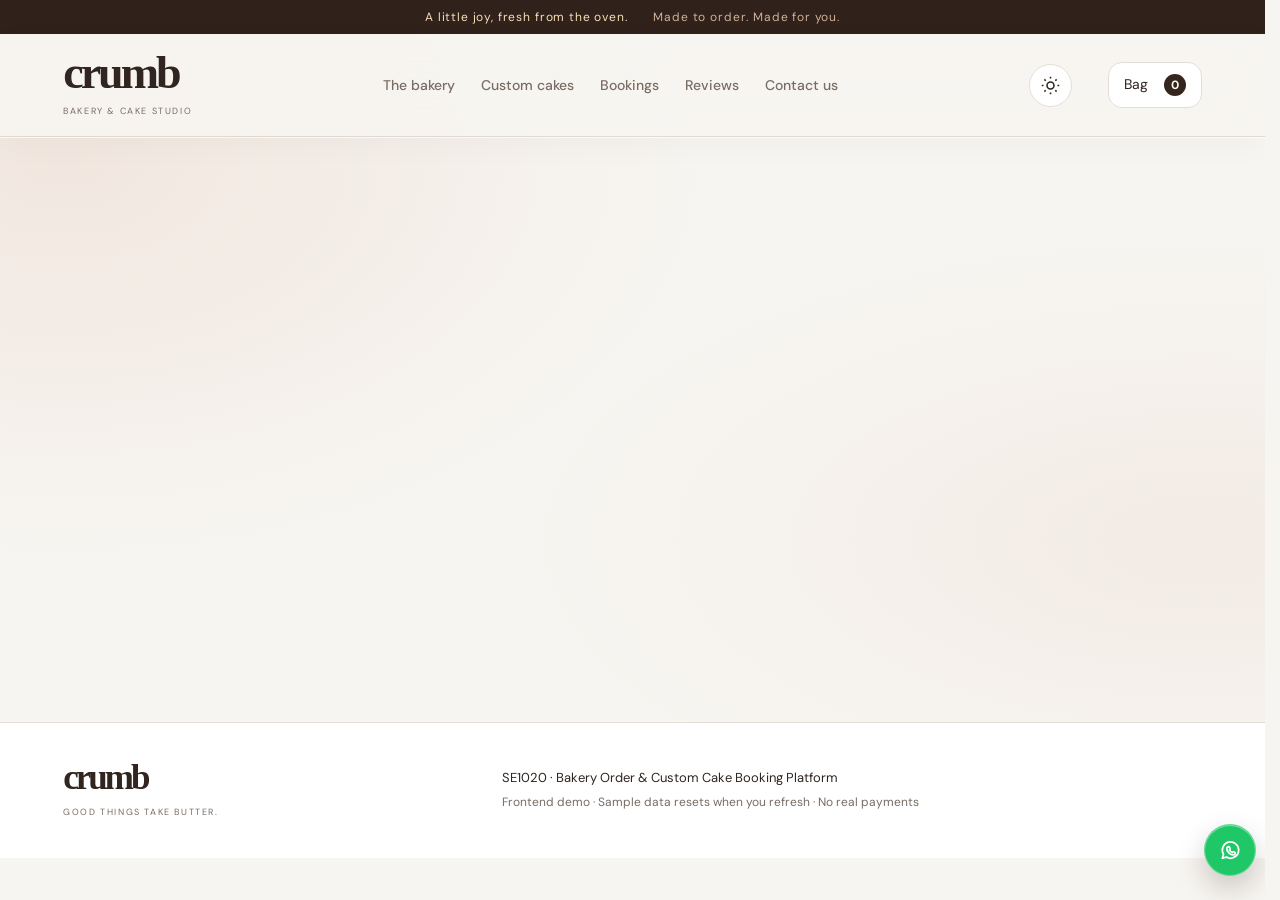
==== src/main/resources/static/index.html @ 09814ef2 "Initial project" ====
<!doctype html><html lang="en"><head><meta charset="UTF-8"><meta name="viewport" content="width=device-width, initial-scale=1"><title>Crumb — Bakery & Custom Cakes</title><meta name="description" content="Browse fresh bakes, design a celebration cake, and manage your bakery orders."><link rel="icon" href="data:image/svg+xml,%3Csvg xmlns='http://www.w3.org/2000/svg' viewBox='0 0 40 40'%3E%3Crect width='40' height='40' rx='10' fill='%231c4035'/%3E%3Ctext x='9' y='30' font-size='34' font-family='Georgia' fill='%23fff3dd'%3Ec%3C/text%3E%3C/svg%3E"><meta name="color-scheme" content="light dark"><script src="script/theme.js"></script><link rel="stylesheet" href="style/style.css"></head><body><div class="announcement">A little joy, fresh from the oven. <span>Made to order. Made for you.</span></div><header><a class="logo" href="#shop">crumb<span>BAKERY & CAKE STUDIO</span></a><nav aria-label="Main navigation"><a href="#shop">The bakery</a><a href="#cakes">Custom cakes</a><a href="#bookings">Bookings</a><a href="#reviews">Reviews</a><a href="#contact">Contact us</a><span class="nav-indicator" aria-hidden="true"></span></nav><div class="header-actions"><button type="button" class="theme-toggle" id="theme-toggle" role="switch" aria-checked="false" aria-label="Dark mode" title="Switch colour theme"><svg class="sun-icon" viewBox="0 0 24 24" fill="none" stroke="currentColor" stroke-width="1.8" aria-hidden="true"><circle cx="12" cy="12" r="4"/><path d="M12 2v2m0 16v2M2 12h2m16 0h2M5 5l1.5 1.5m11 11L19 19M5 19l1.5-1.5m11-11L19 5"/></svg><svg class="moon-icon" viewBox="0 0 24 24" fill="none" stroke="currentColor" stroke-width="1.8" aria-hidden="true"><path d="M20.5 14A8.6 8.6 0 0 1 10 3.5 8.6 8.6 0 1 0 20.5 14Z"/></svg></button><div id="auth-actions" class="auth-actions"></div><a class="bag" href="#cart">Bag <b id="cart-count">0</b></a></div></header><main id="app"></main><footer><a class="logo" href="#shop">crumb<span>GOOD THINGS TAKE BUTTER.</span></a><div>SE1020 · Bakery Order & Custom Cake Booking Platform<br><small>Frontend demo · Sample data resets when you refresh · No real payments</small></div><span id="admin-entry"></span></footer><div class="floating-actions" aria-label="Quick actions"><button id="back-to-top" class="back-to-top" type="button" aria-label="Back to top" aria-hidden="true" tabindex="-1" title="Back to top"><svg viewBox="0 0 24 24" fill="none" stroke="currentColor" stroke-width="2" stroke-linecap="round" stroke-linejoin="round" aria-hidden="true"><path d="M12 19V5M6.5 11.5 12 5l5.5 6.5"/></svg><span class="floating-label">Back to top</span></button><a class="whatsapp-float" href="https://wa.me/?text=Hi%20Crumb%20Bakery%2C%20I%27d%20like%20to%20ask%20about%20an%20order." target="_blank" rel="noopener noreferrer" aria-label="Open WhatsApp message" title="Chat on WhatsApp"><svg viewBox="0 0 24 24" fill="none" stroke="currentColor" stroke-width="1.8" stroke-linecap="round" stroke-linejoin="round" aria-hidden="true"><path d="M20.5 11.6a8.5 8.5 0 0 1-12.7 7.3L3.5 20l1.2-4.1A8.5 8.5 0 1 1 20.5 11.6Z"/><path d="M9.2 8.4c.2-.4.4-.4.7-.4h.5c.2 0 .4.1.5.4l.7 1.7c.1.2 0 .4-.1.6l-.6.6c.7 1.3 1.7 2.2 3 2.8l.6-.6c.2-.2.4-.2.6-.1l1.6.8c.2.1.4.3.3.6-.2.8-.7 1.5-1.5 1.7-1.6.4-3.7-.7-5.2-2.1-1.4-1.4-2.5-3.4-2.1-5.2.1-.3.7-.7 1-1Z"/></svg><span class="floating-label">Chat on WhatsApp</span></a></div><dialog id="dialog"><button class="close" aria-label="Close dialog" onclick="document.querySelector('dialog').close()">×</button><div id="dialog-body"></div></dialog><div id="toast" role="status"></div><script src="app.js"></script></body></html>
---- src/main/resources/static/style/style.css ----
@import url('https://fonts.googleapis.com/css2?family=DM+Sans:wght@400;500;600;700&family=Playfair+Display:wght@400;500;600&display=swap');
:root{--green:#193f35;--ink:#213d33;--cream:#faf8f2;--line:#dfE3d9;--muted:#6e786e;--orange:#be582f}*{box-sizing:border-box}body{margin:0;background:var(--cream);color:var(--ink);font:16px 'DM Sans',Arial,sans-serif}a{color:inherit;text-decoration:none}button,input,select,textarea{font:inherit}button,a,input,select,textarea{ -webkit-tap-highlight-color:transparent}button{cursor:pointer}button:disabled{cursor:not-allowed;opacity:.45}button:focus-visible,a:focus-visible,input:focus-visible,select:focus-visible,textarea:focus-visible{outline:3px solid #ce885a;outline-offset:3px}.announcement{background:var(--green);color:#fff7e7;text-align:center;padding:10px 20px;font-size:13px;letter-spacing:.04em}.announcement span{margin-left:22px;color:#c9d1bd}header{display:flex;align-items:center;justify-content:space-between;gap:24px;padding:25px 5%;border-bottom:1px solid var(--line);background:var(--cream)}.logo{font:bold 43px Georgia,serif;letter-spacing:-3px;line-height:.85}.logo span{display:block;font:9px 'DM Sans',sans-serif;letter-spacing:2px;margin-top:13px}nav{display:flex;gap:32px;font-size:14px}nav a{padding:12px 0;border-bottom:2px solid transparent}nav a.active{border-color:var(--green)}.header-actions{display:flex;gap:26px;align-items:center;font-size:14px}.bag{border:1px solid var(--line);border-radius:30px;padding:11px 18px}.bag b{background:var(--green);color:#fff;border-radius:50%;display:inline-grid;place-items:center;width:22px;height:22px;margin-left:12px;font-size:12px}main{min-height:65vh}.hero{margin:32px 5% 42px;display:grid;grid-template-columns:1.05fr 1fr;min-height:340px;background:var(--hero-bg);border-radius:3px;overflow:hidden}.hero-copy{padding:36px 8%;position:relative}.eyebrow{text-transform:uppercase;font-size:12px;letter-spacing:2px;font-weight:700}.hero h1{font:500 clamp(38px,4.6vw,67px)/1.06 'Playfair Display',Georgia,serif;letter-spacing:-1.7px;margin:16px 0}.hero h1 em{font-weight:400;color:var(--accent)}.hero p{max-width:380px;color:var(--muted);line-height:1.7;margin:17px 0 22px}.hero-image{position:relative;min-height:330px;background:#af8963}.hero-image img{width:100%;height:100%;position:absolute;object-fit:cover}.image-label{position:absolute;bottom:22px;left:25px;background:var(--surface);padding:10px 16px;font-size:12px;letter-spacing:1px}.btn{border:1px solid var(--green);background:var(--green);color:#fff;border-radius:4px;display:inline-flex;align-items:center;justify-content:center;gap:16px;padding:13px 23px;font-size:14px;font-weight:600}.btn.secondary{background:transparent;color:var(--green)}.btn.danger{background:var(--danger);border-color:var(--danger)}.text-link{font-size:14px;text-decoration:underline;text-underline-offset:5px}.section{margin:36px 5% 60px}.section-head{display:flex;justify-content:space-between;gap:20px;align-items:flex-end;margin-bottom:24px}h2{font:500 34px/1.2 'Playfair Display',Georgia,serif;margin:6px 0 10px}h3{font:500 23px 'Playfair Display',Georgia,serif;margin:8px 0}p{line-height:1.6}.muted{color:var(--muted)}.toolbar{display:flex;justify-content:space-between;gap:18px;align-items:center;margin:25px 0}.chips{display:flex;gap:8px;flex-wrap:wrap}.chip{border:1px solid var(--line);border-radius:25px;background:transparent;padding:10px 19px;font-size:14px;color:var(--ink)}.chip.active{background:var(--green);color:#fff;border-color:var(--green)}.search{max-width:290px;width:100%;border:1px solid var(--line);padding:12px 16px;background:var(--surface);border-radius:5px}.catalog{display:grid;grid-template-columns:repeat(4,1fr);gap:24px}.product{min-width:0}.product-image{height:230px;background:#e7e3d9;position:relative;overflow:hidden;border-radius:4px}.product img{width:100%;height:100%;object-fit:cover;transition:transform .35s}.product:hover img{transform:scale(1.04)}.tag{position:absolute;top:14px;left:14px;background:var(--surface);border-radius:3px;padding:7px 10px;font-size:11px;text-transform:uppercase;letter-spacing:1px}.add{position:absolute;right:14px;bottom:14px;border:0;background:var(--surface);border-radius:50%;width:40px;height:40px;font-size:26px;color:var(--green);box-shadow:0 2px 10px #0001}.product h3{font-size:22px;margin:15px 0 5px}.product .desc{font-size:13px;color:var(--muted);margin:0 0 14px;min-height:20px}.price-row{display:flex;justify-content:space-between;font-size:14px}.price-row span{font-size:12px;color:var(--muted)}.cake-banner{display:grid;grid-template-columns:1fr auto;align-items:center;gap:25px;background:var(--green);color:#fff8e6;padding:32px 40px;margin-top:48px;border-radius:4px}.cake-banner p{color:#c7d2bc;margin:8px 0 0}.cake-banner .btn{background:#f3ecd9;color:var(--green)}footer{display:flex;align-items:center;justify-content:space-between;gap:30px;padding:34px 5%;border-top:1px solid var(--line);font-size:13px;line-height:1.9}footer .logo{font-size:35px}footer small{color:var(--muted);font-size:12px}footer>a:last-child{border-bottom:1px solid}.page-head{padding:45px 5% 0}.page-head h1{font:500 43px 'Playfair Display',Georgia,serif;margin:10px 0}.two-col{display:grid;grid-template-columns:1.4fr 1fr;gap:36px;align-items:start}.panel{border:1px solid var(--line);background:var(--surface);border-radius:7px;padding:28px}.form-grid{display:grid;grid-template-columns:1fr 1fr;gap:20px}label{display:grid;gap:9px;font-size:14px;font-weight:500}input,select,textarea{width:100%;background:var(--surface);border:1px solid var(--line);border-radius:4px;padding:12px;color:var(--ink)}textarea{resize:vertical;min-height:86px}.wide{grid-column:1/-1}.form-actions{display:flex;gap:12px;margin-top:24px;flex-wrap:wrap}.summary-img{width:100%;height:255px;object-fit:cover;border-radius:4px}.summary-line{display:flex;justify-content:space-between;gap:15px;padding:14px 0;border-bottom:1px solid var(--line);font-size:14px}.summary-line.total{font-size:20px;font-weight:600;border:0}.note{padding:14px;background:var(--soft);border-radius:4px;font-size:13px;line-height:1.6}.empty{text-align:center;padding:65px 20px;border:1px dashed var(--line)}.record{border:1px solid var(--line);background:var(--surface);padding:24px;border-radius:5px;margin:18px 0}.record-top{display:flex;justify-content:space-between;gap:20px;align-items:center}.status{background:var(--soft);padding:6px 12px;font-size:12px;border-radius:20px;white-space:nowrap}.status.cancelled{background:var(--danger-soft);color:var(--danger)}.record-meta{display:flex;flex-wrap:wrap;gap:25px;margin:18px 0;color:var(--muted);font-size:14px}.record-actions{display:flex;gap:12px;flex-wrap:wrap}.record-actions button{font-size:13px;padding:9px 15px}.cart-item{display:flex;gap:18px;padding:21px 0;border-bottom:1px solid var(--line);align-items:center}.cart-item img{width:90px;height:80px;object-fit:cover;border-radius:4px}.cart-item h3{font-size:21px}.quantity{display:flex;gap:14px;align-items:center;margin-left:auto}.quantity button{border:1px solid var(--line);background:transparent;width:32px;height:32px;border-radius:3px}.qty-info{font-size:14px;margin-top:6px}.table-wrap{overflow-x:auto}table{border-collapse:collapse;width:100%;font-size:14px}th,td{padding:16px;text-align:left;border-bottom:1px solid var(--line)}th{font-size:12px;text-transform:uppercase;letter-spacing:1px;background:var(--soft)}td .btn{padding:7px 11px;margin:2px;font-size:12px}.admin-tabs{margin-top:24px}.metrics{display:grid;grid-template-columns:repeat(3,1fr);gap:20px;margin:25px 0}.metric{background:var(--soft);padding:22px;border-radius:5px}.metric strong{display:block;font:30px Georgia;margin-top:12px}dialog{color:var(--ink);border:1px solid var(--line);border-radius:9px;padding:35px;max-width:600px;width:calc(100% - 32px);max-height:90vh}dialog::backdrop{background:#142d2599;backdrop-filter:blur(3px)}.close{position:absolute;right:12px;top:8px;background:transparent;border:0;font-size:29px;color:var(--ink)}#toast{position:fixed;bottom:28px;left:50%;transform:translate(-50%,20px);padding:15px 24px;color:white;background:var(--green);box-shadow:0 5px 25px #0003;border-radius:5px;opacity:0;pointer-events:none;transition:.2s;z-index:10;max-width:90%;font-size:14px}#toast.show{opacity:1;transform:translate(-50%,0)}.review-stars{color:#bd7134;letter-spacing:3px}.reviews-grid{display:grid;grid-template-columns:1fr 1fr;gap:20px}.reviews-grid .record{margin:0}.count{font:14px 'DM Sans',Arial;color:var(--muted);margin-left:10px}.inline-actions{display:flex;gap:18px;align-items:center}.mobile-label{display:none}@media(min-width:1500px){main,header,footer{max-width:1600px;margin:auto}.hero{min-height:410px}.product-image{height:280px}}@media(max-width:1000px){header{flex-wrap:wrap}nav{order:3;width:100%;justify-content:center;gap:30px}.hero-copy{padding:30px}.catalog{grid-template-columns:repeat(3,1fr)}.hero h1{font-size:46px}.product-image{height:210px}.two-col{grid-template-columns:1.2fr 1fr}.header-actions{margin-left:auto}}@media(max-width:700px){.announcement{font-size:11px}.announcement span{display:none}header{padding:20px 5%;gap:14px}.logo{font-size:36px}.logo span{font-size:8px}.header-actions{gap:14px;font-size:12px}.bag{padding:8px 12px}.bag b{margin-left:5px}nav{gap:22px;justify-content:space-between;overflow:auto;font-size:12px;white-space:nowrap}.hero{margin:20px 5% 30px;grid-template-columns:1fr}.hero-copy{padding:27px}.hero h1{font-size:43px}.hero p{font-size:14px}.hero-image{min-height:220px}.section{margin-bottom:36px}.section-head{align-items:start}.section-head h2{font-size:28px}.toolbar{align-items:stretch;flex-direction:column}.search{max-width:none}.chips{gap:6px}.chip{padding:9px 14px;font-size:13px}.catalog{grid-template-columns:repeat(2,minmax(0,1fr));gap:24px 14px}.product-image{height:185px}.product h3{font-size:19px}.product .desc{font-size:12px}.tag{font-size:9px;padding:6px;left:10px;top:10px}.price-row{font-size:13px}.price-row span{font-size:11px}.cake-banner{grid-template-columns:1fr;padding:25px}.cake-banner h2{font-size:28px}.two-col{grid-template-columns:1fr}.form-grid{gap:17px}.panel{padding:21px}.page-head h1{font-size:36px}.page-head{padding-top:28px}footer{flex-wrap:wrap;gap:25px}footer>div{order:3;width:100%;font-size:12px}footer>a:last-child{margin-left:auto}.metrics{gap:10px}.metric{padding:15px;font-size:12px}.metric strong{font-size:24px}.reviews-grid{grid-template-columns:1fr}.record-top{align-items:flex-start}.record-top h3{font-size:21px}.cart-item{flex-wrap:wrap}.cart-item img{width:70px;height:70px}.quantity{margin-left:0}.record-meta{gap:12px}.inline-actions{flex-wrap:wrap;gap:12px}dialog{padding:29px 21px}}@media(prefers-reduced-motion:reduce){*{transition:none!important}}

/* Modern theme system: warm whites by day, deep espresso by night. */
:root{color-scheme:light;--green:#35251f;--ink:#30251f;--cream:#f7f5f1;--surface:#ffffff;--line:#e3ddd6;--muted:#786c63;--soft:#efe9df;--hero-bg:#efe3d1;--accent:#b35427;--danger:#ad382f;--danger-soft:#ffe5de;--header:rgba(247,245,241,.88);--shadow:0 18px 45px -24px #40271740;--button-text:#fff9f0;--focus:#d46c33;--image-border:#ffffff55}
:root[data-theme="dark"]{color-scheme:dark;--green:#f4c690;--ink:#f4eade;--cream:#171412;--surface:#231e1b;--line:#41362e;--muted:#b6a798;--soft:#332a23;--hero-bg:#2b211c;--accent:#ffb471;--danger:#ffaaa0;--danger-soft:#462721;--header:rgba(23,20,18,.88);--shadow:0 22px 50px -20px #0009;--button-text:#28180f;--focus:#ffb471;--image-border:#fff1}
html{scroll-behavior:smooth;scroll-padding-top:140px}body{background:var(--cream);transition:background-color .3s,color .3s}::selection{background:var(--accent);color:var(--cream)}button:focus-visible,a:focus-visible,input:focus-visible,select:focus-visible,textarea:focus-visible{outline-color:var(--focus)}.announcement{background:#30211a;color:#f8dfb9;padding:9px;font-size:12px;letter-spacing:.07em}.announcement span{color:#cfb298}header{position:sticky;top:0;z-index:20;padding:19px 5%;background:var(--header);backdrop-filter:blur(20px);-webkit-backdrop-filter:blur(20px);transition:background-color .3s,border-color .3s;gap:20px}.logo{font-size:46px;letter-spacing:-3px}.logo span{letter-spacing:1.6px;font-size:9px;color:var(--muted)}nav{gap:26px}nav a{position:relative;border:0;color:var(--muted);font-weight:500;transition:color .2s}nav a:after{content:'';position:absolute;bottom:3px;left:0;right:0;height:2px;background:var(--accent);transform:scaleX(0);transform-origin:left;transition:transform .25s}nav a.active{color:var(--ink)}nav a.active:after,nav a:hover:after{transform:scaleX(1)}nav a:hover{color:var(--ink)}.header-actions{gap:18px}.header-actions>a:not(.bag){transition:color .2s}.header-actions>a:hover{color:var(--accent)}.bag{border-radius:14px;border-color:var(--line);background:var(--surface);padding:11px 15px;transition:box-shadow .2s,transform .2s}.bag:hover{box-shadow:var(--shadow);transform:translateY(-2px)}.bag b{background:var(--green);color:var(--button-text)}.theme-toggle{width:43px;height:43px;flex-shrink:0;display:grid;place-items:center;position:relative;border:1px solid var(--line);border-radius:50%;background:var(--surface);color:var(--ink);transition:transform .25s,background .25s,box-shadow .25s}.theme-toggle svg{width:21px;height:21px;grid-area:1/1;transition:opacity .3s,transform .4s}.theme-toggle .sun-icon{opacity:1;transform:rotate(0)}.theme-toggle .moon-icon{opacity:0;transform:rotate(-70deg) scale(.5)}[data-theme="dark"] .theme-toggle .sun-icon{opacity:0;transform:rotate(90deg) scale(.5)}[data-theme="dark"] .theme-toggle .moon-icon{opacity:1;transform:rotate(0) scale(1)}.theme-toggle:hover{box-shadow:0 0 0 5px var(--soft);transform:rotate(8deg)}
h1,h2,h3{letter-spacing:-.045em}h2{font:600 33px/1.15 'DM Sans',Arial,sans-serif}h3{font:600 22px/1.3 'DM Sans',Arial,sans-serif}.page-head h1{font:600 clamp(34px,4vw,52px)/1.12 'DM Sans',Arial,sans-serif;letter-spacing:-.055em}.eyebrow{color:var(--accent);letter-spacing:.15em;font-size:12px}.hero{border:1px solid var(--line);background:var(--hero-bg);border-radius:28px;grid-template-columns:1.1fr 1fr;min-height:380px;box-shadow:var(--shadow);isolation:isolate;margin-top:26px}.hero-copy{padding:42px 9%;align-self:center}.hero h1{font:600 clamp(38px,4.7vw,70px)/1.02 'DM Sans',Arial,sans-serif;letter-spacing:-.065em;margin:21px 0}.hero h1 em{font:italic 500 1.05em 'Playfair Display',Georgia,serif;letter-spacing:-.065em;color:var(--accent)}.hero p{color:var(--muted);font-size:15px;line-height:1.75;max-width:360px}.hero-image{margin:12px 12px 12px 0;border-radius:21px;overflow:hidden;min-height:350px}.hero-image img{animation:hero-image-in 1s cubic-bezier(.2,.7,.2,1) both}.image-label{left:20px;bottom:20px;border:1px solid var(--image-border);background:#fff5e9eb;color:#34251b;padding:12px 18px;border-radius:30px;backdrop-filter:blur(12px);font-size:11px}.hero-copy>.eyebrow,.hero-copy>h1,.hero-copy>p,.hero-copy>.btn{animation:rise-in .65s both}.hero-copy>h1{animation-delay:.06s}.hero-copy>p{animation-delay:.12s}.hero-copy>.btn{animation-delay:.18s}.btn{border-radius:12px;color:var(--button-text);padding:14px 23px;position:relative;overflow:hidden;isolation:isolate;transition:transform .2s,box-shadow .2s,background .2s,border-color .2s}.btn.secondary{background:var(--surface);color:var(--ink);border-color:var(--line)}.btn.danger{background:var(--danger);border-color:var(--danger);color:var(--cream)}.btn:active,.add:active,.chip:active{transform:scale(.96)}.btn span{transition:transform .25s}.btn:hover span{transform:translate(3px,-3px)}.text-link{transition:color .2s;text-decoration-color:var(--line)}.text-link:hover{color:var(--accent);text-decoration-color:currentColor}.toolbar{gap:20px}.chips{gap:7px}.chip{border-radius:12px;padding:11px 18px;background:var(--surface);transition:background .2s,transform .2s,color .2s,box-shadow .2s}.chip.active{color:var(--button-text);box-shadow:0 5px 16px -8px #3c231c66}.search{border-radius:13px;padding:14px 17px;transition:border-color .2s,box-shadow .2s}.search:focus,input:focus,textarea:focus,select:focus{border-color:var(--accent);box-shadow:0 0 0 3px color-mix(in srgb,var(--accent) 12%,transparent)}.catalog{gap:20px}.product{border:1px solid var(--line);border-radius:22px;background:var(--surface);padding:10px;transition:transform .3s cubic-bezier(.2,.8,.2,1),box-shadow .3s,border-color .3s;animation:rise-in .5s backwards}.product:nth-child(2){animation-delay:.05s}.product:nth-child(3){animation-delay:.1s}.product:nth-child(4){animation-delay:.15s}.product-image{border-radius:14px;height:225px}.product img{transition:transform .7s cubic-bezier(.2,.7,.2,1)}.product h3{font-size:19px;letter-spacing:-.035em;margin:18px 9px 8px}.product .desc{margin:0 9px 18px;font-size:13px;line-height:1.5;min-height:39px}.price-row{margin:0 9px 12px;gap:8px;align-items:center}.price-row strong{font-size:16px}.price-row span{font-size:12px}.tag{border-radius:30px;background:#fff9f0f2;color:#493327;font-size:10px;font-weight:600;letter-spacing:.07em}.add{background:var(--green);color:var(--button-text);width:44px;height:44px;border:1px solid var(--image-border);transition:transform .25s,background .25s,box-shadow .25s}.cake-banner{background:linear-gradient(115deg,#32221b,#573426);border:1px solid #73513a;border-radius:25px;padding:40px;margin-top:42px;position:relative;overflow:hidden}.cake-banner .eyebrow{color:#ecc29b}.cake-banner h2{max-width:580px;font-size:35px;line-height:1.15}.cake-banner p{color:#d2b9a3}.cake-banner .btn{background:#f6d3a4;border-color:#f6d3a4;color:#35251a;flex-shrink:0}.panel,.record{border-radius:20px;box-shadow:0 5px 22px -20px #24160966;transition:background .3s,border-color .3s,box-shadow .25s}.panel{padding:30px}.record{padding:28px}.summary-img{border-radius:15px}.note{border-radius:12px;color:var(--muted);padding:17px;line-height:1.65}.summary-line{font-size:15px}input,select,textarea{border-radius:10px;transition:border-color .2s,box-shadow .2s,background .3s}.status{border:1px solid var(--line);font-size:13px;font-weight:500;color:var(--ink)}.status.cancelled{color:var(--danger)}.record-actions .btn{border-radius:9px;font-size:14px;padding:10px 16px}.quantity button{background:var(--soft);border-radius:8px;color:var(--ink);transition:background .2s,transform .2s}.cart-item img{border-radius:12px}.cart-item h3{font-size:19px}.metric{border:1px solid var(--line);border-radius:17px;background:var(--surface);box-shadow:var(--shadow)}.metric strong{font:600 36px 'DM Sans',Arial,sans-serif;letter-spacing:-.06em;color:var(--accent)}.table-wrap{border:1px solid var(--line);border-radius:16px;background:var(--surface)}th{color:var(--muted);font-weight:600}td{transition:background .2s}tbody tr:hover td{background:var(--soft)}.empty{border-radius:20px;background:var(--surface);grid-column:1/-1}.review-stars{color:var(--accent)}dialog{background:var(--surface);border-radius:24px;box-shadow:0 30px 100px #0005;padding:38px}dialog[open]{animation:dialog-in .25s cubic-bezier(.2,.8,.2,1)}dialog::backdrop{background:#140e0bb3;animation:fade-in .2s;backdrop-filter:blur(7px)}.close{border-radius:50%;width:35px;height:35px;right:12px;top:10px;transition:background .2s,transform .2s}.close:hover{background:var(--soft);transform:rotate(90deg)}#toast{background:var(--green);color:var(--button-text);border-radius:14px;box-shadow:var(--shadow);z-index:30}footer{padding-top:40px;padding-bottom:40px;background:var(--surface);transition:background .3s}footer .logo span{color:var(--muted)}.page-head{animation:rise-in .45s both}.reveal-in{animation:rise-in .6s both}.tap-wave{position:absolute;pointer-events:none;border-radius:50%;background:currentColor;opacity:.17;transform:scale(0);animation:ripple-out .55s ease-out forwards}.bag-pop{animation:bag-pop .4s}.btn:disabled,.add:disabled{transform:none!important;box-shadow:none!important}.btn:disabled{opacity:.5}
@media(hover:hover){.btn:hover{transform:translateY(-3px);box-shadow:0 9px 24px -12px var(--green)}.btn.secondary:hover{background:var(--soft);border-color:var(--muted)}.chip:hover{transform:translateY(-2px);border-color:var(--accent)}.product:hover{transform:translateY(-7px);box-shadow:var(--shadow);border-color:var(--accent)}.product:hover img{transform:scale(1.065)}.add:hover{transform:rotate(90deg);box-shadow:0 5px 20px #0003}.record:hover{box-shadow:var(--shadow)}.quantity button:hover{background:var(--line)}}
@keyframes rise-in{from{opacity:0;transform:translateY(18px)}to{opacity:1;transform:translateY(0)}}@keyframes hero-image-in{from{opacity:.5;transform:scale(1.06)}to{opacity:1;transform:scale(1)}}@keyframes dialog-in{from{opacity:0;transform:translateY(15px) scale(.97)}to{opacity:1;transform:translateY(0) scale(1)}}@keyframes fade-in{from{opacity:0}to{opacity:1}}@keyframes ripple-out{to{opacity:0;transform:scale(2.2)}}@keyframes bag-pop{50%{transform:scale(1.2)}}
@media(min-width:1500px){.product-image{height:270px}.hero{min-height:400px}}
@media(max-width:1100px){header{flex-wrap:wrap}nav{order:3;width:100%;justify-content:center}.header-actions{margin-left:auto}.hero-copy{padding:35px 7%}.hero h1{font-size:52px}}
@media(max-width:700px){html{scroll-padding-top:155px}header{padding:14px 5%;gap:12px}.logo{font-size:38px}.logo span{font-size:8px}.header-actions{gap:10px}.header-actions>a:not(.bag){font-size:12px}.theme-toggle{width:37px;height:37px}.theme-toggle svg{width:19px;height:19px}.bag{border-radius:11px;padding:8px 11px}nav{gap:18px;justify-content:space-between}.hero{border-radius:22px;grid-template-columns:1fr;min-height:0;margin-top:20px}.hero-copy{padding:30px}.hero h1{font-size:clamp(38px,8.5vw,54px);letter-spacing:-.06em}.hero-image{margin:0 10px 10px;min-height:220px;border-radius:16px}.hero-copy>p{font-size:14px}.section-head h2{font-size:28px}.section-head>.text-link{font-size:12px;flex-shrink:0;max-width:90px;line-height:1.5}.catalog{gap:14px}.product{border-radius:17px;padding:7px}.product-image{height:170px;border-radius:11px}.product h3{font-size:17px;margin:14px 6px 8px;line-height:1.25}.product .desc{margin:0 6px 15px;font-size:12px;min-height:54px}.price-row{margin:0 6px 8px;flex-wrap:wrap}.price-row strong{font-size:14px}.price-row span{font-size:11px}.tag{font-size:9px;top:8px;left:8px;max-width:calc(100% - 16px)}.add{width:37px;height:37px;right:10px;bottom:10px}.cake-banner{padding:28px;border-radius:20px}.cake-banner h2{font-size:29px}.panel,.record{padding:22px;border-radius:17px}.metric{padding:15px;border-radius:14px}.metric strong{font-size:29px}.form-grid{grid-template-columns:1fr}.page-head h1{font-size:36px}.record-actions .btn{font-size:13px}.cart-item h3{font-size:18px}dialog{padding:35px 23px}.reviews-grid{gap:14px}footer{padding-top:30px;padding-bottom:30px}}
@media(max-width:390px){.header-actions>a:not(.bag){display:none}.product-image{height:145px}.hero-copy{padding:25px}.catalog{gap:10px}.price-row strong{font-size:13px}}
@media(prefers-reduced-motion:reduce){html{scroll-behavior:auto!important}*,*:before,*:after{animation:none!important;transition:none!important;scroll-behavior:auto!important}.hero-image img{opacity:1}.reveal-in{opacity:1}.tap-wave{display:none}}

/* Inline legacy action colours also follow the active theme. */
[data-theme="dark"] button[style*="color:#a34336"]{color:var(--danger)!important}

/* Soft glass: retain contrast and provide solid fallbacks without blur support. */
:root{--glass:rgba(255,255,255,.78);--glass-border:rgba(255,255,255,.85);--glass-line:rgba(77,49,27,.14);--glass-glow:rgba(255,255,255,.75)}
:root[data-theme="dark"]{--glass:rgba(39,32,27,.83);--glass-border:rgba(255,229,201,.15);--glass-line:rgba(255,225,195,.16);--glass-glow:rgba(255,231,205,.08)}
body{background-image:radial-gradient(ellipse at 5% 18%,color-mix(in srgb,var(--accent) 9%,transparent),transparent 38%),radial-gradient(ellipse at 95% 60%,color-mix(in srgb,var(--accent) 6%,transparent),transparent 40%);background-attachment:fixed}header{box-shadow:0 1px 0 var(--glass-glow),0 8px 30px #21150808;border-bottom:1px solid var(--glass-line)}.panel,.metric{background:var(--surface)}.panel,.metric,dialog{border-color:var(--glass-line);box-shadow:inset 0 1px 0 var(--glass-glow),var(--shadow)}.product{box-shadow:inset 0 1px 0 var(--glass-glow)}.hero{box-shadow:inset 0 1px 0 var(--glass-glow),var(--shadow)}.image-label{box-shadow:inset 0 1px 0 #fff8,0 8px 30px #0002}.auth-actions{display:flex;align-items:center;gap:16px;white-space:nowrap}.auth-link{background:none;border:0;padding:9px 0;color:var(--ink);font-size:14px;font-weight:500;transition:color .2s}.auth-link:hover{color:var(--accent)}.signup-button{font-size:13px;padding:11px 17px;border-radius:12px}.account-pill{display:flex;gap:9px;align-items:center;font-size:13px}.avatar{display:grid;place-items:center;width:32px;height:32px;border-radius:50%;background:var(--soft);color:var(--accent);font-weight:700;border:1px solid var(--line)}.account-welcome{max-width:750px}.account-welcome .panel{padding:42px}.account-welcome h2{font-size:40px;max-width:540px;margin-top:18px}.account-welcome .note{margin-top:30px}.auth-glass{max-width:490px;padding:38px}.auth-dialog h2{font-size:36px;margin:13px 0 8px;letter-spacing:-.055em}.auth-intro{font-size:14px;margin:0 0 23px}.auth-tabs{display:grid;grid-template-columns:1fr 1fr;padding:5px;gap:5px;border:1px solid var(--line);background:var(--soft);border-radius:13px;margin:0 0 24px}.auth-tabs button{padding:10px;border:0;background:transparent;color:var(--muted);border-radius:9px;font-size:14px;font-weight:600;transition:background .2s,color .2s,box-shadow .2s}.auth-tabs button.selected{background:var(--surface);color:var(--ink);box-shadow:0 2px 8px #00000012}.auth-tabs button:hover{color:var(--ink)}.auth-form .form-grid{grid-template-columns:1fr;gap:17px}.password-input{position:relative;display:block}.password-input input{padding-right:67px}.password-toggle{position:absolute;right:8px;top:50%;transform:translateY(-50%);border:0;background:var(--soft);padding:6px 9px;border-radius:7px;color:var(--ink);font-size:12px}.auth-error{color:var(--danger);font-size:13px;line-height:1.5;margin:12px 0}.auth-error:empty{display:none}.auth-submit{width:100%;margin-top:20px;justify-content:space-between}.auth-footnote{text-align:center;font-size:13px;color:var(--muted);margin:20px 0}.inline-auth{font-size:13px;font-weight:600;color:var(--accent);padding:0 3px;border:0;background:transparent;text-decoration:underline;text-underline-offset:3px}.auth-demo-note{font-size:12px;color:var(--muted);line-height:1.6;border-top:1px solid var(--line);padding-top:17px;margin:0}.auth-glass::backdrop{background:#160f0ba3;backdrop-filter:blur(10px);-webkit-backdrop-filter:blur(10px)}
@supports ((backdrop-filter:blur(1px)) or (-webkit-backdrop-filter:blur(1px))){.panel,.metric{background:var(--glass);backdrop-filter:blur(14px);-webkit-backdrop-filter:blur(14px)}.auth-glass{background:var(--glass);backdrop-filter:blur(28px) saturate(120%);-webkit-backdrop-filter:blur(28px) saturate(120%);border:1px solid var(--glass-border)}.auth-glass input{background:color-mix(in srgb,var(--surface) 75%,transparent)}}
@media(max-width:1250px){header{flex-wrap:wrap}nav{order:3;width:100%;justify-content:center}.header-actions{margin-left:auto}}
@media(max-width:700px){.header-actions{gap:10px}.auth-actions{gap:12px}.signup-button{padding:9px 13px;font-size:12px}.auth-link{font-size:12px}.account-pill{font-size:12px;gap:5px}.account-pill>span:not(.avatar){display:none}nav{justify-content:space-between}.auth-glass{padding:33px 23px}.auth-dialog h2{font-size:32px}.account-welcome .panel{padding:27px}.account-welcome h2{font-size:33px}.logo{font-size:34px}.logo span{font-size:7px;letter-spacing:1.2px}.bag{font-size:12px;padding:8px}.bag b{width:19px;height:19px}.theme-toggle{width:33px;height:33px}}
@media(max-width:440px){header{gap:14px}.header-actions{flex-wrap:wrap;justify-content:flex-end;gap:8px}.auth-actions{order:3;flex-basis:100%;justify-content:flex-end}.header-actions .bag{display:flex;align-items:center;gap:2px}.logo{align-self:flex-start;margin-top:10px}.auth-glass{max-height:88vh}.auth-intro{margin-bottom:17px}.auth-tabs{margin-bottom:17px}}

/* One profile entry point, including on small screens. */
.profile-icon{display:grid;place-items:center;width:43px;height:43px;padding:0;border:1px solid var(--line);border-radius:50%;color:var(--ink);background:var(--glass);backdrop-filter:blur(12px);-webkit-backdrop-filter:blur(12px);box-shadow:inset 0 1px 0 var(--glass-glow);transition:transform .2s,box-shadow .2s,border-color .2s}
.profile-icon svg{width:21px;height:21px}
.profile-icon:hover{transform:translateY(-2px);border-color:var(--accent);box-shadow:0 0 0 4px var(--soft)}
.profile-icon:active{transform:scale(.95)}
.header-actions .auth-actions{order:0;flex-basis:auto;gap:0}
@media(max-width:700px){.profile-icon{width:33px;height:33px}.profile-icon svg{width:18px;height:18px}}
@media(max-width:440px){.header-actions{flex-wrap:nowrap}.logo{align-self:auto;margin-top:0}}

/* Contact enquiry surface. */
.contact-aside{display:grid;gap:22px}.contact-aside .panel{padding:30px}.contact-aside h3{margin-top:15px}.contact-aside p{font-size:15px}.enquiry-message{white-space:pre-wrap;overflow-wrap:anywhere;padding:18px;background:var(--soft);border-radius:12px}.contact-layout .note{margin:22px 0}.contact-layout textarea{min-height:150px}

/* Navigation has a single transition; nested fades caused visible repaint flashes. */
html{scroll-behavior:auto;scrollbar-gutter:stable}
.hero-image img,.hero-copy>.eyebrow,.hero-copy>h1,.hero-copy>p,.hero-copy>.btn,.product,.page-head,.reveal-in{animation:none}

/* One persistent underline moves between tabs; individual links have no underline. */
header nav{position:relative}
header nav a:after{display:none}
.nav-indicator{position:absolute;left:0;bottom:3px;height:3px;width:0;background:#d9a429;border-radius:999px;pointer-events:none;opacity:0;left:0;transition:none;will-change:left,width}
[data-theme="dark"] .nav-indicator{background:#f4c45e}
.indicator-ready .nav-indicator{transition:left 340ms cubic-bezier(.22,.8,.25,1),width 340ms cubic-bezier(.22,.8,.25,1),opacity 140ms ease}
@media(prefers-reduced-motion:reduce){.indicator-ready .nav-indicator{transition:none}}

/* Floating contact and navigation controls. */
.floating-actions{position:fixed;right:24px;bottom:24px;z-index:25;display:grid;gap:12px;justify-items:end}
.whatsapp-float,.back-to-top{position:relative;display:grid;place-items:center;width:52px;height:52px;border:1px solid #ffffff4d;border-radius:50%;box-shadow:0 12px 28px #22150e35,inset 0 1px 0 #ffffff66;transition:transform .25s,box-shadow .25s,opacity .25s,background .25s,color .25s;backdrop-filter:blur(12px);-webkit-backdrop-filter:blur(12px)}
.whatsapp-float{background:#20c766;color:#fff}.whatsapp-float svg,.back-to-top svg{width:23px;height:23px}.back-to-top{background:var(--glass);color:var(--ink);opacity:0;transform:translateY(12px) scale(.88);pointer-events:none;box-shadow:0 12px 28px #22150e20,inset 0 1px 0 var(--glass-glow)}.back-to-top.is-visible{opacity:1;transform:translateY(0) scale(1);pointer-events:auto}.floating-label{position:absolute;right:calc(100% + 11px);top:50%;transform:translateY(-50%) translateX(5px);padding:8px 11px;border:1px solid var(--glass-line);border-radius:9px;background:var(--glass);color:var(--ink);font-size:12px;white-space:nowrap;opacity:0;pointer-events:none;box-shadow:var(--shadow);transition:opacity .2s,transform .2s;backdrop-filter:blur(12px);-webkit-backdrop-filter:blur(12px)}
@media(hover:hover){.whatsapp-float:hover,.back-to-top.is-visible:hover{transform:translateY(-4px) scale(1.04);box-shadow:0 16px 34px #22150e45,inset 0 1px 0 #ffffff66}.whatsapp-float:hover .floating-label,.back-to-top:hover .floating-label{opacity:1;transform:translateY(-50%) translateX(0)}}
@media(max-width:700px){.floating-actions{right:15px;bottom:15px;gap:10px}.whatsapp-float,.back-to-top{width:48px;height:48px}.whatsapp-float svg,.back-to-top svg{width:21px;height:21px}.floating-label{display:none}}
@media(prefers-reduced-motion:reduce){.whatsapp-float,.back-to-top,.floating-label{transition:none}.back-to-top{transform:none}.back-to-top.is-visible{transform:none}}

/* Owner workspace and order feedback controls. */
.owner-bar{display:flex;align-items:center;justify-content:space-between;gap:24px;padding:25px 28px;margin-bottom:22px;border:1px solid var(--glass-line);border-radius:18px;background:linear-gradient(115deg,color-mix(in srgb,var(--accent) 12%,var(--surface)),var(--surface));box-shadow:inset 0 1px 0 var(--glass-glow)}.owner-bar strong{display:block;font-size:20px;margin-top:7px}.owner-bar p{margin:7px 0 0;font-size:14px}.owner-badge{flex:none;border:1px solid color-mix(in srgb,var(--accent) 45%,var(--line));border-radius:999px;padding:9px 13px;color:var(--accent);font-size:11px;font-weight:700;letter-spacing:.12em}.admin-hint{font-size:13px}.admin-hint-inline{font-size:13px;margin:5px 0 0}.table-note{display:block;color:var(--accent);font-size:11px;margin-top:5px}.complete-action{background:#2b825d;border-color:#2b825d;color:#fff}.complete-action:hover{background:#236c4d!important}.admin-tabs{margin-top:28px}.admin-tabs .chip{font-size:13px}.table-wrap td:last-child{min-width:260px}.table-wrap td:last-child .btn{margin:3px 2px}.admin-feedback{margin:18px 0;color:var(--ink)}
@media(min-width:900px){.metrics{grid-template-columns:repeat(4,minmax(0,1fr))}}
@media(max-width:700px){.owner-bar{align-items:flex-start;flex-direction:column;padding:22px}.owner-badge{align-self:flex-start}.table-wrap td:last-child{min-width:230px}.inline-actions{width:100%;flex-wrap:wrap}.inline-actions .search{flex:1;min-width:180px}}

/* Role-aware presentation: the owner route gets its own shell while public visitors never see its entry. */
.admin-mode header nav,.admin-mode footer{display:none}.admin-mode header{border-bottom-color:var(--glass-line)}.admin-mode .header-actions .bag{display:none}.admin-mode main{min-height:calc(100vh - 90px)}.admin-route-bar{display:flex;align-items:center;justify-content:space-between;gap:22px;padding:24px 5% 0;max-width:1600px;margin:0 auto}.admin-route-bar strong{display:block;margin-top:5px;font-size:19px}.admin-route-actions{display:flex;align-items:center;gap:12px}.admin-route-actions .btn{padding:10px 16px;font-size:13px}.admin-mode .page-head{padding-top:35px}.admin-mode .owner-bar{background:linear-gradient(115deg,color-mix(in srgb,var(--accent) 17%,var(--surface)),var(--surface))}
@media(max-width:700px){.admin-route-bar{align-items:flex-start;flex-direction:column;padding-top:20px}.admin-route-actions{width:100%;justify-content:space-between}.admin-mode .page-head{padding-top:25px}}

/* Inventory states shown consistently to customers and owners. */
.product.sold-out-product{opacity:.78}.product.sold-out-product .product-image:after{content:'SOLD OUT';position:absolute;inset:0;display:grid;place-items:center;background:#1d1713a8;color:#fff7eb;font-size:13px;font-weight:700;letter-spacing:.16em}.product.sold-out-product .add{background:#756a62;transform:none}.stock-sold-out{color:var(--danger)!important;font-weight:700}.stock-low{color:var(--accent)!important;font-weight:700}.table-note{line-height:1.4}
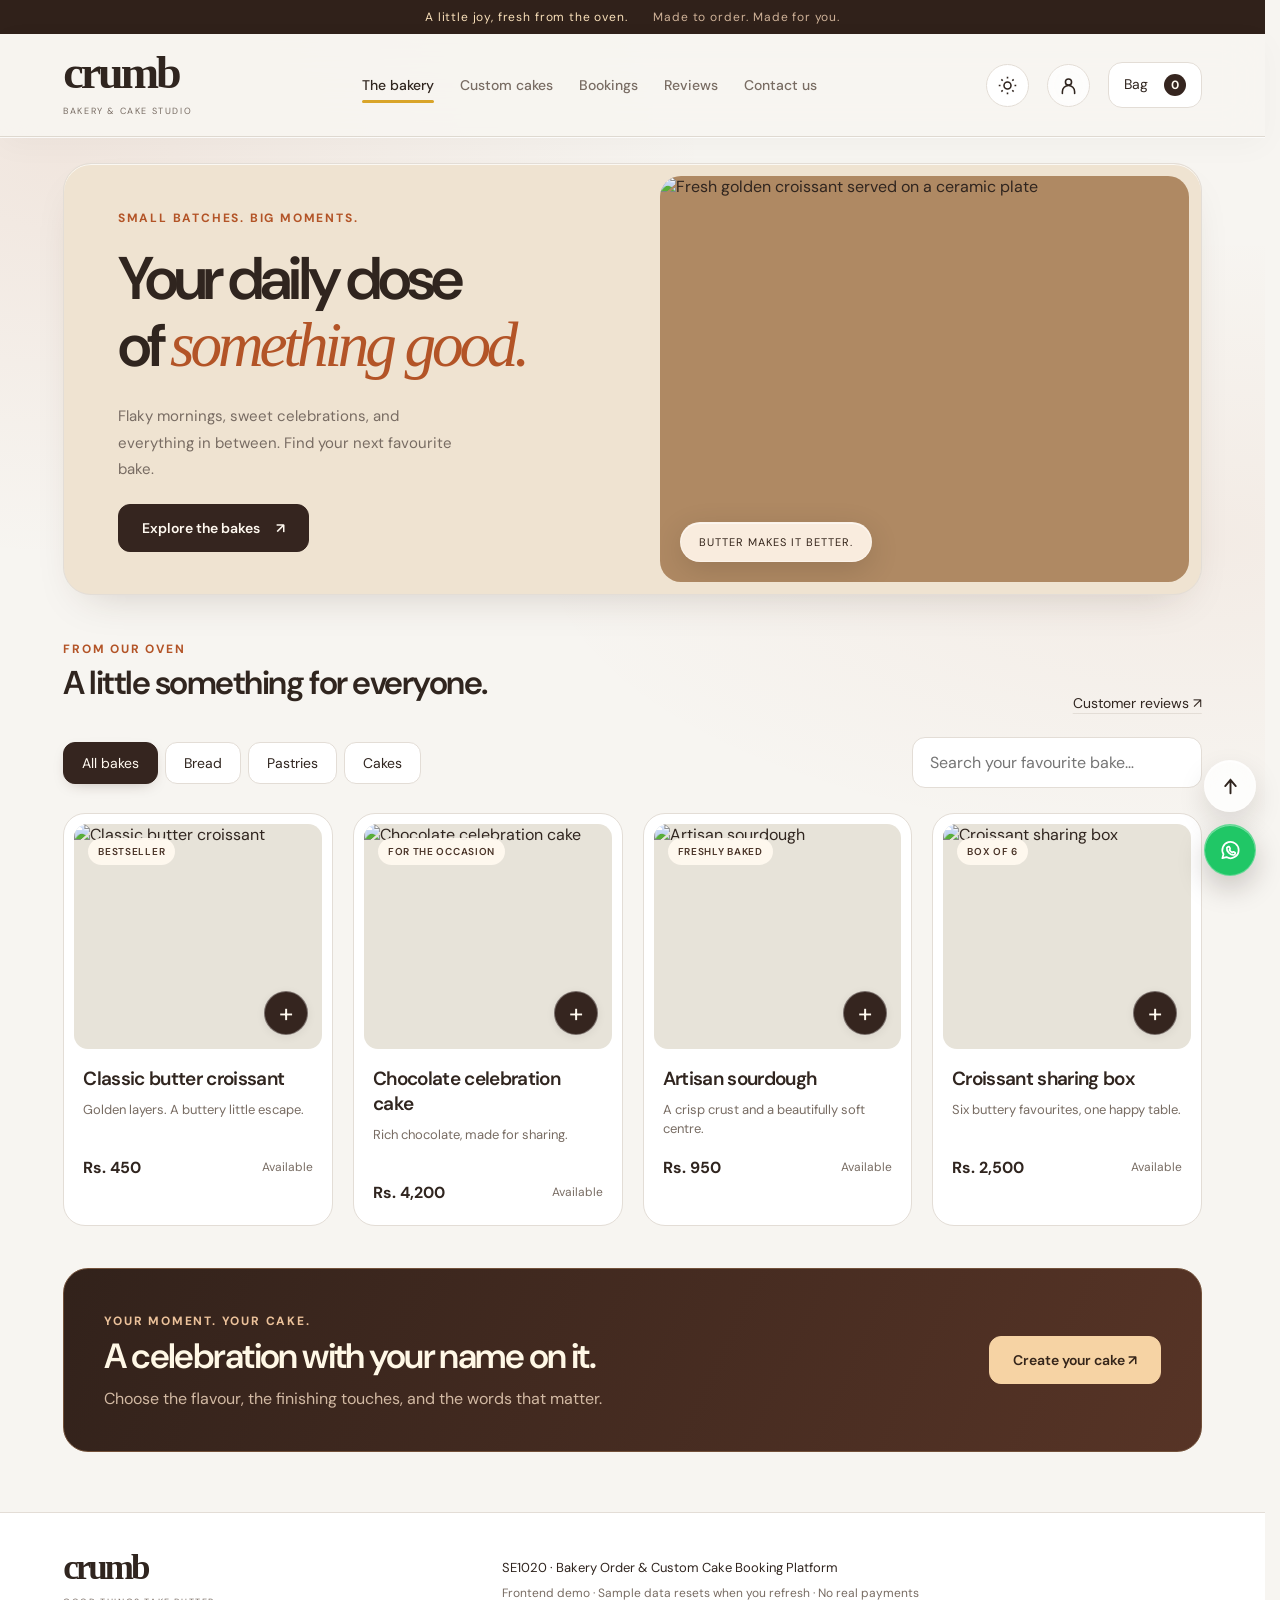
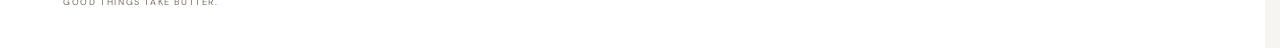
==== commit 4c8cd897: "Add initial project structure" ====
--- a/src/main/resources/static/index.html
+++ b/src/main/resources/static/index.html
@@ -1 +1,71 @@
-<!doctype html><html lang="en"><head><meta charset="UTF-8"><meta name="viewport" content="width=device-width, initial-scale=1"><title>Crumb — Bakery & Custom Cakes</title><meta name="description" content="Browse fresh bakes, design a celebration cake, and manage your bakery orders."><link rel="icon" href="data:image/svg+xml,%3Csvg xmlns='http://www.w3.org/2000/svg' viewBox='0 0 40 40'%3E%3Crect width='40' height='40' rx='10' fill='%231c4035'/%3E%3Ctext x='9' y='30' font-size='34' font-family='Georgia' fill='%23fff3dd'%3Ec%3C/text%3E%3C/svg%3E"><meta name="color-scheme" content="light dark"><script src="script/theme.js"></script><link rel="stylesheet" href="style/style.css"></head><body><div class="announcement">A little joy, fresh from the oven. <span>Made to order. Made for you.</span></div><header><a class="logo" href="#shop">crumb<span>BAKERY & CAKE STUDIO</span></a><nav aria-label="Main navigation"><a href="#shop">The bakery</a><a href="#cakes">Custom cakes</a><a href="#bookings">Bookings</a><a href="#reviews">Reviews</a><a href="#contact">Contact us</a><span class="nav-indicator" aria-hidden="true"></span></nav><div class="header-actions"><button type="button" class="theme-toggle" id="theme-toggle" role="switch" aria-checked="false" aria-label="Dark mode" title="Switch colour theme"><svg class="sun-icon" viewBox="0 0 24 24" fill="none" stroke="currentColor" stroke-width="1.8" aria-hidden="true"><circle cx="12" cy="12" r="4"/><path d="M12 2v2m0 16v2M2 12h2m16 0h2M5 5l1.5 1.5m11 11L19 19M5 19l1.5-1.5m11-11L19 5"/></svg><svg class="moon-icon" viewBox="0 0 24 24" fill="none" stroke="currentColor" stroke-width="1.8" aria-hidden="true"><path d="M20.5 14A8.6 8.6 0 0 1 10 3.5 8.6 8.6 0 1 0 20.5 14Z"/></svg></button><div id="auth-actions" class="auth-actions"></div><a class="bag" href="#cart">Bag <b id="cart-count">0</b></a></div></header><main id="app"></main><footer><a class="logo" href="#shop">crumb<span>GOOD THINGS TAKE BUTTER.</span></a><div>SE1020 · Bakery Order & Custom Cake Booking Platform<br><small>Frontend demo · Sample data resets when you refresh · No real payments</small></div><span id="admin-entry"></span></footer><div class="floating-actions" aria-label="Quick actions"><button id="back-to-top" class="back-to-top" type="button" aria-label="Back to top" aria-hidden="true" tabindex="-1" title="Back to top"><svg viewBox="0 0 24 24" fill="none" stroke="currentColor" stroke-width="2" stroke-linecap="round" stroke-linejoin="round" aria-hidden="true"><path d="M12 19V5M6.5 11.5 12 5l5.5 6.5"/></svg><span class="floating-label">Back to top</span></button><a class="whatsapp-float" href="https://wa.me/?text=Hi%20Crumb%20Bakery%2C%20I%27d%20like%20to%20ask%20about%20an%20order." target="_blank" rel="noopener noreferrer" aria-label="Open WhatsApp message" title="Chat on WhatsApp"><svg viewBox="0 0 24 24" fill="none" stroke="currentColor" stroke-width="1.8" stroke-linecap="round" stroke-linejoin="round" aria-hidden="true"><path d="M20.5 11.6a8.5 8.5 0 0 1-12.7 7.3L3.5 20l1.2-4.1A8.5 8.5 0 1 1 20.5 11.6Z"/><path d="M9.2 8.4c.2-.4.4-.4.7-.4h.5c.2 0 .4.1.5.4l.7 1.7c.1.2 0 .4-.1.6l-.6.6c.7 1.3 1.7 2.2 3 2.8l.6-.6c.2-.2.4-.2.6-.1l1.6.8c.2.1.4.3.3.6-.2.8-.7 1.5-1.5 1.7-1.6.4-3.7-.7-5.2-2.1-1.4-1.4-2.5-3.4-2.1-5.2.1-.3.7-.7 1-1Z"/></svg><span class="floating-label">Chat on WhatsApp</span></a></div><dialog id="dialog"><button class="close" aria-label="Close dialog" onclick="document.querySelector('dialog').close()">×</button><div id="dialog-body"></div></dialog><div id="toast" role="status"></div><script src="app.js"></script></body></html>
+<!doctype html>
+<html lang="en">
+    <head>
+        <meta charset="UTF-8">
+        <meta name="viewport" content="width=device-width, initial-scale=1">
+        <title>Crumb — Bakery & Custom Cakes</title>
+        <meta name="description" content="Browse fresh bakes, design a celebration cake, and manage your bakery orders.">
+        <link rel="icon" href="data:image/svg+xml,%3Csvg xmlns='http://www.w3.org/2000/svg' viewBox='0 0 40 40'%3E%3Crect width='40' height='40' rx='10' fill='%231c4035'/%3E%3Ctext x='9' y='30' font-size='34' font-family='Georgia' fill='%23fff3dd'%3Ec%3C/text%3E%3C/svg%3E">
+        <meta name="color-scheme" content="light dark">
+        <script src="script/theme.js"></script>
+        <link rel="stylesheet" href="styles/style.css">
+    </head>
+    <body>
+        <div class="announcement">
+            A little joy, fresh from the oven. <span>Made to order. Made for you.</span>
+        </div>
+        <header>
+            <a class="logo" href="#shop">crumb<span>BAKERY & CAKE STUDIO</span></a>
+            <nav aria-label="Main navigation">
+                <a href="#shop">The bakery</a>
+                <a href="#cakes">Custom cakes</a>
+                <a href="#bookings">Bookings</a>
+                <a href="#reviews">Reviews</a>
+                <a href="#contact">Contact us</a>
+                <span class="nav-indicator" aria-hidden="true"></span>
+            </nav>
+            <div class="header-actions">
+                <button type="button" class="theme-toggle" id="theme-toggle" role="switch" aria-checked="false" aria-label="Dark mode" title="Switch colour theme">
+                    <svg class="sun-icon" viewBox="0 0 24 24" fill="none" stroke="currentColor" stroke-width="1.8" aria-hidden="true">
+                        <circle cx="12" cy="12" r="4"/>
+                        <path d="M12 2v2m0 16v2M2 12h2m16 0h2M5 5l1.5 1.5m11 11L19 19M5 19l1.5-1.5m11-11L19 5"/>
+                    </svg>
+                    <svg class="moon-icon" viewBox="0 0 24 24" fill="none" stroke="currentColor" stroke-width="1.8" aria-hidden="true">
+                        <path d="M20.5 14A8.6 8.6 0 0 1 10 3.5 8.6 8.6 0 1 0 20.5 14Z"/>
+                    </svg>
+                </button>
+                <div id="auth-actions" class="auth-actions"></div>
+                <a class="bag" href="#cart">Bag <b id="cart-count">0</b></a>
+            </div>
+        </header>
+        <main id="app"></main>
+        <footer>
+            <a class="logo" href="#shop">crumb<span>GOOD THINGS TAKE BUTTER.</span></a>
+            <div>
+                SE1020 · Bakery Order & Custom Cake Booking Platform<br><small>Frontend demo · Sample data resets when you refresh · No real payments</small>
+            </div>
+            <span id="admin-entry"></span>
+        </footer>
+        <div class="floating-actions" aria-label="Quick actions">
+            <button id="back-to-top" class="back-to-top" type="button" aria-label="Back to top" aria-hidden="true" tabindex="-1" title="Back to top">
+                <svg viewBox="0 0 24 24" fill="none" stroke="currentColor" stroke-width="2" stroke-linecap="round" stroke-linejoin="round" aria-hidden="true">
+                    <path d="M12 19V5M6.5 11.5 12 5l5.5 6.5"/>
+                </svg>
+                <span class="floating-label">Back to top</span>
+            </button>
+            <a class="whatsapp-float" href="https://wa.me/94728909091?text=Hi%20Crumb%20Bakery%2C%20I%27d%20like%20to%20ask%20about%20an%20order." target="_blank" rel="noopener noreferrer" aria-label="Open WhatsApp message" title="Chat on WhatsApp">
+                <svg viewBox="0 0 24 24" fill="none" stroke="currentColor" stroke-width="1.8" stroke-linecap="round" stroke-linejoin="round" aria-hidden="true">
+                    <path d="M20.5 11.6a8.5 8.5 0 0 1-12.7 7.3L3.5 20l1.2-4.1A8.5 8.5 0 1 1 20.5 11.6Z"/>
+                    <path d="M9.2 8.4c.2-.4.4-.4.7-.4h.5c.2 0 .4.1.5.4l.7 1.7c.1.2 0 .4-.1.6l-.6.6c.7 1.3 1.7 2.2 3 2.8l.6-.6c.2-.2.4-.2.6-.1l1.6.8c.2.1.4.3.3.6-.2.8-.7 1.5-1.5 1.7-1.6.4-3.7-.7-5.2-2.1-1.4-1.4-2.5-3.4-2.1-5.2.1-.3.7-.7 1-1Z"/>
+                </svg>
+                <span class="floating-label">Chat on WhatsApp</span>
+            </a>
+        </div>
+        <dialog id="dialog">
+            <button class="close" aria-label="Close dialog" onclick="document.querySelector('dialog').close()">×</button>
+            <div id="dialog-body"></div>
+        </dialog>
+        <div id="toast" role="status"></div>
+        <script src="script/app.js"></script>
+    </body>
+</html>
--- a/src/main/resources/static/styles/style.css
+++ b/src/main/resources/static/styles/style.css
@@ -0,0 +1,71 @@
+@import url('https://fonts.googleapis.com/css2?family=DM+Sans:wght@400;500;600;700&family=Playfair+Display:wght@400;500;600&display=swap');
+:root{--green:#193f35;--ink:#213d33;--cream:#faf8f2;--line:#dfE3d9;--muted:#6e786e;--orange:#be582f}*{box-sizing:border-box}body{margin:0;background:var(--cream);color:var(--ink);font:16px 'DM Sans',Arial,sans-serif}a{color:inherit;text-decoration:none}button,input,select,textarea{font:inherit}button,a,input,select,textarea{ -webkit-tap-highlight-color:transparent}button{cursor:pointer}button:disabled{cursor:not-allowed;opacity:.45}button:focus-visible,a:focus-visible,input:focus-visible,select:focus-visible,textarea:focus-visible{outline:3px solid #ce885a;outline-offset:3px}.announcement{background:var(--green);color:#fff7e7;text-align:center;padding:10px 20px;font-size:13px;letter-spacing:.04em}.announcement span{margin-left:22px;color:#c9d1bd}header{display:flex;align-items:center;justify-content:space-between;gap:24px;padding:25px 5%;border-bottom:1px solid var(--line);background:var(--cream)}.logo{font:bold 43px Georgia,serif;letter-spacing:-3px;line-height:.85}.logo span{display:block;font:9px 'DM Sans',sans-serif;letter-spacing:2px;margin-top:13px}nav{display:flex;gap:32px;font-size:14px}nav a{padding:12px 0;border-bottom:2px solid transparent}nav a.active{border-color:var(--green)}.header-actions{display:flex;gap:26px;align-items:center;font-size:14px}.bag{border:1px solid var(--line);border-radius:30px;padding:11px 18px}.bag b{background:var(--green);color:#fff;border-radius:50%;display:inline-grid;place-items:center;width:22px;height:22px;margin-left:12px;font-size:12px}main{min-height:65vh}.hero{margin:32px 5% 42px;display:grid;grid-template-columns:1.05fr 1fr;min-height:340px;background:var(--hero-bg);border-radius:3px;overflow:hidden}.hero-copy{padding:36px 8%;position:relative}.eyebrow{text-transform:uppercase;font-size:12px;letter-spacing:2px;font-weight:700}.hero h1{font:500 clamp(38px,4.6vw,67px)/1.06 'Playfair Display',Georgia,serif;letter-spacing:-1.7px;margin:16px 0}.hero h1 em{font-weight:400;color:var(--accent)}.hero p{max-width:380px;color:var(--muted);line-height:1.7;margin:17px 0 22px}.hero-image{position:relative;min-height:330px;background:#af8963}.hero-image img{width:100%;height:100%;position:absolute;object-fit:cover}.image-label{position:absolute;bottom:22px;left:25px;background:var(--surface);padding:10px 16px;font-size:12px;letter-spacing:1px}.btn{border:1px solid var(--green);background:var(--green);color:#fff;border-radius:4px;display:inline-flex;align-items:center;justify-content:center;gap:16px;padding:13px 23px;font-size:14px;font-weight:600}.btn.secondary{background:transparent;color:var(--green)}.btn.danger{background:var(--danger);border-color:var(--danger)}.text-link{font-size:14px;text-decoration:underline;text-underline-offset:5px}.section{margin:36px 5% 60px}.section-head{display:flex;justify-content:space-between;gap:20px;align-items:flex-end;margin-bottom:24px}h2{font:500 34px/1.2 'Playfair Display',Georgia,serif;margin:6px 0 10px}h3{font:500 23px 'Playfair Display',Georgia,serif;margin:8px 0}p{line-height:1.6}.muted{color:var(--muted)}.toolbar{display:flex;justify-content:space-between;gap:18px;align-items:center;margin:25px 0}.chips{display:flex;gap:8px;flex-wrap:wrap}.chip{border:1px solid var(--line);border-radius:25px;background:transparent;padding:10px 19px;font-size:14px;color:var(--ink)}.chip.active{background:var(--green);color:#fff;border-color:var(--green)}.search{max-width:290px;width:100%;border:1px solid var(--line);padding:12px 16px;background:var(--surface);border-radius:5px}.catalog{display:grid;grid-template-columns:repeat(4,1fr);gap:24px}.product{min-width:0}.product-image{height:230px;background:#e7e3d9;position:relative;overflow:hidden;border-radius:4px}.product img{width:100%;height:100%;object-fit:cover;transition:transform .35s}.product:hover img{transform:scale(1.04)}.tag{position:absolute;top:14px;left:14px;background:var(--surface);border-radius:3px;padding:7px 10px;font-size:11px;text-transform:uppercase;letter-spacing:1px}.add{position:absolute;right:14px;bottom:14px;border:0;background:var(--surface);border-radius:50%;width:40px;height:40px;font-size:26px;color:var(--green);box-shadow:0 2px 10px #0001}.product h3{font-size:22px;margin:15px 0 5px}.product .desc{font-size:13px;color:var(--muted);margin:0 0 14px;min-height:20px}.price-row{display:flex;justify-content:space-between;font-size:14px}.price-row span{font-size:12px;color:var(--muted)}.cake-banner{display:grid;grid-template-columns:1fr auto;align-items:center;gap:25px;background:var(--green);color:#fff8e6;padding:32px 40px;margin-top:48px;border-radius:4px}.cake-banner p{color:#c7d2bc;margin:8px 0 0}.cake-banner .btn{background:#f3ecd9;color:var(--green)}footer{display:flex;align-items:center;justify-content:space-between;gap:30px;padding:34px 5%;border-top:1px solid var(--line);font-size:13px;line-height:1.9}footer .logo{font-size:35px}footer small{color:var(--muted);font-size:12px}footer>a:last-child{border-bottom:1px solid}.page-head{padding:45px 5% 0}.page-head h1{font:500 43px 'Playfair Display',Georgia,serif;margin:10px 0}.two-col{display:grid;grid-template-columns:1.4fr 1fr;gap:36px;align-items:start}.panel{border:1px solid var(--line);background:var(--surface);border-radius:7px;padding:28px}.form-grid{display:grid;grid-template-columns:1fr 1fr;gap:20px}label{display:grid;gap:9px;font-size:14px;font-weight:500}input,select,textarea{width:100%;background:var(--surface);border:1px solid var(--line);border-radius:4px;padding:12px;color:var(--ink)}textarea{resize:vertical;min-height:86px}.wide{grid-column:1/-1}.form-actions{display:flex;gap:12px;margin-top:24px;flex-wrap:wrap}.summary-img{width:100%;height:255px;object-fit:cover;border-radius:4px}.summary-line{display:flex;justify-content:space-between;gap:15px;padding:14px 0;border-bottom:1px solid var(--line);font-size:14px}.summary-line.total{font-size:20px;font-weight:600;border:0}.note{padding:14px;background:var(--soft);border-radius:4px;font-size:13px;line-height:1.6}.empty{text-align:center;padding:65px 20px;border:1px dashed var(--line)}.record{border:1px solid var(--line);background:var(--surface);padding:24px;border-radius:5px;margin:18px 0}.record-top{display:flex;justify-content:space-between;gap:20px;align-items:center}.status{background:var(--soft);padding:6px 12px;font-size:12px;border-radius:20px;white-space:nowrap}.status.cancelled{background:var(--danger-soft);color:var(--danger)}.record-meta{display:flex;flex-wrap:wrap;gap:25px;margin:18px 0;color:var(--muted);font-size:14px}.record-actions{display:flex;gap:12px;flex-wrap:wrap}.record-actions button{font-size:13px;padding:9px 15px}.cart-item{display:flex;gap:18px;padding:21px 0;border-bottom:1px solid var(--line);align-items:center}.cart-item img{width:90px;height:80px;object-fit:cover;border-radius:4px}.cart-item h3{font-size:21px}.quantity{display:flex;gap:14px;align-items:center;margin-left:auto}.quantity button{border:1px solid var(--line);background:transparent;width:32px;height:32px;border-radius:3px}.qty-info{font-size:14px;margin-top:6px}.table-wrap{overflow-x:auto}table{border-collapse:collapse;width:100%;font-size:14px}th,td{padding:16px;text-align:left;border-bottom:1px solid var(--line)}th{font-size:12px;text-transform:uppercase;letter-spacing:1px;background:var(--soft)}td .btn{padding:7px 11px;margin:2px;font-size:12px}.admin-tabs{margin-top:24px}.metrics{display:grid;grid-template-columns:repeat(3,1fr);gap:20px;margin:25px 0}.metric{background:var(--soft);padding:22px;border-radius:5px}.metric strong{display:block;font:30px Georgia;margin-top:12px}dialog{color:var(--ink);border:1px solid var(--line);border-radius:9px;padding:35px;max-width:600px;width:calc(100% - 32px);max-height:90vh}dialog::backdrop{background:#142d2599;backdrop-filter:blur(3px)}.close{position:absolute;right:12px;top:8px;background:transparent;border:0;font-size:29px;color:var(--ink)}#toast{position:fixed;bottom:28px;left:50%;transform:translate(-50%,20px);padding:15px 24px;color:white;background:var(--green);box-shadow:0 5px 25px #0003;border-radius:5px;opacity:0;pointer-events:none;transition:.2s;z-index:10;max-width:90%;font-size:14px}#toast.show{opacity:1;transform:translate(-50%,0)}.review-stars{color:#bd7134;letter-spacing:3px}.reviews-grid{display:grid;grid-template-columns:1fr 1fr;gap:20px}.reviews-grid .record{margin:0}.count{font:14px 'DM Sans',Arial;color:var(--muted);margin-left:10px}.inline-actions{display:flex;gap:18px;align-items:center}.mobile-label{display:none}@media(min-width:1500px){main,header,footer{max-width:1600px;margin:auto}.hero{min-height:410px}.product-image{height:280px}}@media(max-width:1000px){header{flex-wrap:wrap}nav{order:3;width:100%;justify-content:center;gap:30px}.hero-copy{padding:30px}.catalog{grid-template-columns:repeat(3,1fr)}.hero h1{font-size:46px}.product-image{height:210px}.two-col{grid-template-columns:1.2fr 1fr}.header-actions{margin-left:auto}}@media(max-width:700px){.announcement{font-size:11px}.announcement span{display:none}header{padding:20px 5%;gap:14px}.logo{font-size:36px}.logo span{font-size:8px}.header-actions{gap:14px;font-size:12px}.bag{padding:8px 12px}.bag b{margin-left:5px}nav{gap:22px;justify-content:space-between;overflow:auto;font-size:12px;white-space:nowrap}.hero{margin:20px 5% 30px;grid-template-columns:1fr}.hero-copy{padding:27px}.hero h1{font-size:43px}.hero p{font-size:14px}.hero-image{min-height:220px}.section{margin-bottom:36px}.section-head{align-items:start}.section-head h2{font-size:28px}.toolbar{align-items:stretch;flex-direction:column}.search{max-width:none}.chips{gap:6px}.chip{padding:9px 14px;font-size:13px}.catalog{grid-template-columns:repeat(2,minmax(0,1fr));gap:24px 14px}.product-image{height:185px}.product h3{font-size:19px}.product .desc{font-size:12px}.tag{font-size:9px;padding:6px;left:10px;top:10px}.price-row{font-size:13px}.price-row span{font-size:11px}.cake-banner{grid-template-columns:1fr;padding:25px}.cake-banner h2{font-size:28px}.two-col{grid-template-columns:1fr}.form-grid{gap:17px}.panel{padding:21px}.page-head h1{font-size:36px}.page-head{padding-top:28px}footer{flex-wrap:wrap;gap:25px}footer>div{order:3;width:100%;font-size:12px}footer>a:last-child{margin-left:auto}.metrics{gap:10px}.metric{padding:15px;font-size:12px}.metric strong{font-size:24px}.reviews-grid{grid-template-columns:1fr}.record-top{align-items:flex-start}.record-top h3{font-size:21px}.cart-item{flex-wrap:wrap}.cart-item img{width:70px;height:70px}.quantity{margin-left:0}.record-meta{gap:12px}.inline-actions{flex-wrap:wrap;gap:12px}dialog{padding:29px 21px}}@media(prefers-reduced-motion:reduce){*{transition:none!important}}
+
+/* Modern theme system: warm whites by day, deep espresso by night. */
+:root{color-scheme:light;--green:#35251f;--ink:#30251f;--cream:#f7f5f1;--surface:#ffffff;--line:#e3ddd6;--muted:#786c63;--soft:#efe9df;--hero-bg:#efe3d1;--accent:#b35427;--danger:#ad382f;--danger-soft:#ffe5de;--header:rgba(247,245,241,.88);--shadow:0 18px 45px -24px #40271740;--button-text:#fff9f0;--focus:#d46c33;--image-border:#ffffff55}
+:root[data-theme="dark"]{color-scheme:dark;--green:#f4c690;--ink:#f4eade;--cream:#171412;--surface:#231e1b;--line:#41362e;--muted:#b6a798;--soft:#332a23;--hero-bg:#2b211c;--accent:#ffb471;--danger:#ffaaa0;--danger-soft:#462721;--header:rgba(23,20,18,.88);--shadow:0 22px 50px -20px #0009;--button-text:#28180f;--focus:#ffb471;--image-border:#fff1}
+html{scroll-behavior:smooth;scroll-padding-top:140px}body{background:var(--cream);transition:background-color .3s,color .3s}::selection{background:var(--accent);color:var(--cream)}button:focus-visible,a:focus-visible,input:focus-visible,select:focus-visible,textarea:focus-visible{outline-color:var(--focus)}.announcement{background:#30211a;color:#f8dfb9;padding:9px;font-size:12px;letter-spacing:.07em}.announcement span{color:#cfb298}header{position:sticky;top:0;z-index:20;padding:19px 5%;background:var(--header);backdrop-filter:blur(20px);-webkit-backdrop-filter:blur(20px);transition:background-color .3s,border-color .3s;gap:20px}.logo{font-size:46px;letter-spacing:-3px}.logo span{letter-spacing:1.6px;font-size:9px;color:var(--muted)}nav{gap:26px}nav a{position:relative;border:0;color:var(--muted);font-weight:500;transition:color .2s}nav a:after{content:'';position:absolute;bottom:3px;left:0;right:0;height:2px;background:var(--accent);transform:scaleX(0);transform-origin:left;transition:transform .25s}nav a.active{color:var(--ink)}nav a.active:after,nav a:hover:after{transform:scaleX(1)}nav a:hover{color:var(--ink)}.header-actions{gap:18px}.header-actions>a:not(.bag){transition:color .2s}.header-actions>a:hover{color:var(--accent)}.bag{border-radius:14px;border-color:var(--line);background:var(--surface);padding:11px 15px;transition:box-shadow .2s,transform .2s}.bag:hover{box-shadow:var(--shadow);transform:translateY(-2px)}.bag b{background:var(--green);color:var(--button-text)}.theme-toggle{width:43px;height:43px;flex-shrink:0;display:grid;place-items:center;position:relative;border:1px solid var(--line);border-radius:50%;background:var(--surface);color:var(--ink);transition:transform .25s,background .25s,box-shadow .25s}.theme-toggle svg{width:21px;height:21px;grid-area:1/1;transition:opacity .3s,transform .4s}.theme-toggle .sun-icon{opacity:1;transform:rotate(0)}.theme-toggle .moon-icon{opacity:0;transform:rotate(-70deg) scale(.5)}[data-theme="dark"] .theme-toggle .sun-icon{opacity:0;transform:rotate(90deg) scale(.5)}[data-theme="dark"] .theme-toggle .moon-icon{opacity:1;transform:rotate(0) scale(1)}.theme-toggle:hover{box-shadow:0 0 0 5px var(--soft);transform:rotate(8deg)}
+h1,h2,h3{letter-spacing:-.045em}h2{font:600 33px/1.15 'DM Sans',Arial,sans-serif}h3{font:600 22px/1.3 'DM Sans',Arial,sans-serif}.page-head h1{font:600 clamp(34px,4vw,52px)/1.12 'DM Sans',Arial,sans-serif;letter-spacing:-.055em}.eyebrow{color:var(--accent);letter-spacing:.15em;font-size:12px}.hero{border:1px solid var(--line);background:var(--hero-bg);border-radius:28px;grid-template-columns:1.1fr 1fr;min-height:380px;box-shadow:var(--shadow);isolation:isolate;margin-top:26px}.hero-copy{padding:42px 9%;align-self:center}.hero h1{font:600 clamp(38px,4.7vw,70px)/1.02 'DM Sans',Arial,sans-serif;letter-spacing:-.065em;margin:21px 0}.hero h1 em{font:italic 500 1.05em 'Playfair Display',Georgia,serif;letter-spacing:-.065em;color:var(--accent)}.hero p{color:var(--muted);font-size:15px;line-height:1.75;max-width:360px}.hero-image{margin:12px 12px 12px 0;border-radius:21px;overflow:hidden;min-height:350px}.hero-image img{animation:hero-image-in 1s cubic-bezier(.2,.7,.2,1) both}.image-label{left:20px;bottom:20px;border:1px solid var(--image-border);background:#fff5e9eb;color:#34251b;padding:12px 18px;border-radius:30px;backdrop-filter:blur(12px);font-size:11px}.hero-copy>.eyebrow,.hero-copy>h1,.hero-copy>p,.hero-copy>.btn{animation:rise-in .65s both}.hero-copy>h1{animation-delay:.06s}.hero-copy>p{animation-delay:.12s}.hero-copy>.btn{animation-delay:.18s}.btn{border-radius:12px;color:var(--button-text);padding:14px 23px;position:relative;overflow:hidden;isolation:isolate;transition:transform .2s,box-shadow .2s,background .2s,border-color .2s}.btn.secondary{background:var(--surface);color:var(--ink);border-color:var(--line)}.btn.danger{background:var(--danger);border-color:var(--danger);color:var(--cream)}.btn:active,.add:active,.chip:active{transform:scale(.96)}.btn span{transition:transform .25s}.btn:hover span{transform:translate(3px,-3px)}.text-link{transition:color .2s;text-decoration-color:var(--line)}.text-link:hover{color:var(--accent);text-decoration-color:currentColor}.toolbar{gap:20px}.chips{gap:7px}.chip{border-radius:12px;padding:11px 18px;background:var(--surface);transition:background .2s,transform .2s,color .2s,box-shadow .2s}.chip.active{color:var(--button-text);box-shadow:0 5px 16px -8px #3c231c66}.search{border-radius:13px;padding:14px 17px;transition:border-color .2s,box-shadow .2s}.search:focus,input:focus,textarea:focus,select:focus{border-color:var(--accent);box-shadow:0 0 0 3px color-mix(in srgb,var(--accent) 12%,transparent)}.catalog{gap:20px}.product{border:1px solid var(--line);border-radius:22px;background:var(--surface);padding:10px;transition:transform .3s cubic-bezier(.2,.8,.2,1),box-shadow .3s,border-color .3s;animation:rise-in .5s backwards}.product:nth-child(2){animation-delay:.05s}.product:nth-child(3){animation-delay:.1s}.product:nth-child(4){animation-delay:.15s}.product-image{border-radius:14px;height:225px}.product img{transition:transform .7s cubic-bezier(.2,.7,.2,1)}.product h3{font-size:19px;letter-spacing:-.035em;margin:18px 9px 8px}.product .desc{margin:0 9px 18px;font-size:13px;line-height:1.5;min-height:39px}.price-row{margin:0 9px 12px;gap:8px;align-items:center}.price-row strong{font-size:16px}.price-row span{font-size:12px}.tag{border-radius:30px;background:#fff9f0f2;color:#493327;font-size:10px;font-weight:600;letter-spacing:.07em}.add{background:var(--green);color:var(--button-text);width:44px;height:44px;border:1px solid var(--image-border);transition:transform .25s,background .25s,box-shadow .25s}.cake-banner{background:linear-gradient(115deg,#32221b,#573426);border:1px solid #73513a;border-radius:25px;padding:40px;margin-top:42px;position:relative;overflow:hidden}.cake-banner .eyebrow{color:#ecc29b}.cake-banner h2{max-width:580px;font-size:35px;line-height:1.15}.cake-banner p{color:#d2b9a3}.cake-banner .btn{background:#f6d3a4;border-color:#f6d3a4;color:#35251a;flex-shrink:0}.panel,.record{border-radius:20px;box-shadow:0 5px 22px -20px #24160966;transition:background .3s,border-color .3s,box-shadow .25s}.panel{padding:30px}.record{padding:28px}.summary-img{border-radius:15px}.note{border-radius:12px;color:var(--muted);padding:17px;line-height:1.65}.summary-line{font-size:15px}input,select,textarea{border-radius:10px;transition:border-color .2s,box-shadow .2s,background .3s}.status{border:1px solid var(--line);font-size:13px;font-weight:500;color:var(--ink)}.status.cancelled{color:var(--danger)}.record-actions .btn{border-radius:9px;font-size:14px;padding:10px 16px}.quantity button{background:var(--soft);border-radius:8px;color:var(--ink);transition:background .2s,transform .2s}.cart-item img{border-radius:12px}.cart-item h3{font-size:19px}.metric{border:1px solid var(--line);border-radius:17px;background:var(--surface);box-shadow:var(--shadow)}.metric strong{font:600 36px 'DM Sans',Arial,sans-serif;letter-spacing:-.06em;color:var(--accent)}.table-wrap{border:1px solid var(--line);border-radius:16px;background:var(--surface)}th{color:var(--muted);font-weight:600}td{transition:background .2s}tbody tr:hover td{background:var(--soft)}.empty{border-radius:20px;background:var(--surface);grid-column:1/-1}.review-stars{color:var(--accent)}dialog{background:var(--surface);border-radius:24px;box-shadow:0 30px 100px #0005;padding:38px}dialog[open]{animation:dialog-in .25s cubic-bezier(.2,.8,.2,1)}dialog::backdrop{background:#140e0bb3;animation:fade-in .2s;backdrop-filter:blur(7px)}.close{border-radius:50%;width:35px;height:35px;right:12px;top:10px;transition:background .2s,transform .2s}.close:hover{background:var(--soft);transform:rotate(90deg)}#toast{background:var(--green);color:var(--button-text);border-radius:14px;box-shadow:var(--shadow);z-index:30}footer{padding-top:40px;padding-bottom:40px;background:var(--surface);transition:background .3s}footer .logo span{color:var(--muted)}.page-head{animation:rise-in .45s both}.reveal-in{animation:rise-in .6s both}.tap-wave{position:absolute;pointer-events:none;border-radius:50%;background:currentColor;opacity:.17;transform:scale(0);animation:ripple-out .55s ease-out forwards}.bag-pop{animation:bag-pop .4s}.btn:disabled,.add:disabled{transform:none!important;box-shadow:none!important}.btn:disabled{opacity:.5}
+@media(hover:hover){.btn:hover{transform:translateY(-3px);box-shadow:0 9px 24px -12px var(--green)}.btn.secondary:hover{background:var(--soft);border-color:var(--muted)}.chip:hover{transform:translateY(-2px);border-color:var(--accent)}.product:hover{transform:translateY(-7px);box-shadow:var(--shadow);border-color:var(--accent)}.product:hover img{transform:scale(1.065)}.add:hover{transform:rotate(90deg);box-shadow:0 5px 20px #0003}.record:hover{box-shadow:var(--shadow)}.quantity button:hover{background:var(--line)}}
+@keyframes rise-in{from{opacity:0;transform:translateY(18px)}to{opacity:1;transform:translateY(0)}}@keyframes hero-image-in{from{opacity:.5;transform:scale(1.06)}to{opacity:1;transform:scale(1)}}@keyframes dialog-in{from{opacity:0;transform:translateY(15px) scale(.97)}to{opacity:1;transform:translateY(0) scale(1)}}@keyframes fade-in{from{opacity:0}to{opacity:1}}@keyframes ripple-out{to{opacity:0;transform:scale(2.2)}}@keyframes bag-pop{50%{transform:scale(1.2)}}
+@media(min-width:1500px){.product-image{height:270px}.hero{min-height:400px}}
+@media(max-width:1100px){header{flex-wrap:wrap}nav{order:3;width:100%;justify-content:center}.header-actions{margin-left:auto}.hero-copy{padding:35px 7%}.hero h1{font-size:52px}}
+@media(max-width:700px){html{scroll-padding-top:155px}header{padding:14px 5%;gap:12px}.logo{font-size:38px}.logo span{font-size:8px}.header-actions{gap:10px}.header-actions>a:not(.bag){font-size:12px}.theme-toggle{width:37px;height:37px}.theme-toggle svg{width:19px;height:19px}.bag{border-radius:11px;padding:8px 11px}nav{gap:18px;justify-content:space-between}.hero{border-radius:22px;grid-template-columns:1fr;min-height:0;margin-top:20px}.hero-copy{padding:30px}.hero h1{font-size:clamp(38px,8.5vw,54px);letter-spacing:-.06em}.hero-image{margin:0 10px 10px;min-height:220px;border-radius:16px}.hero-copy>p{font-size:14px}.section-head h2{font-size:28px}.section-head>.text-link{font-size:12px;flex-shrink:0;max-width:90px;line-height:1.5}.catalog{gap:14px}.product{border-radius:17px;padding:7px}.product-image{height:170px;border-radius:11px}.product h3{font-size:17px;margin:14px 6px 8px;line-height:1.25}.product .desc{margin:0 6px 15px;font-size:12px;min-height:54px}.price-row{margin:0 6px 8px;flex-wrap:wrap}.price-row strong{font-size:14px}.price-row span{font-size:11px}.tag{font-size:9px;top:8px;left:8px;max-width:calc(100% - 16px)}.add{width:37px;height:37px;right:10px;bottom:10px}.cake-banner{padding:28px;border-radius:20px}.cake-banner h2{font-size:29px}.panel,.record{padding:22px;border-radius:17px}.metric{padding:15px;border-radius:14px}.metric strong{font-size:29px}.form-grid{grid-template-columns:1fr}.page-head h1{font-size:36px}.record-actions .btn{font-size:13px}.cart-item h3{font-size:18px}dialog{padding:35px 23px}.reviews-grid{gap:14px}footer{padding-top:30px;padding-bottom:30px}}
+@media(max-width:390px){.header-actions>a:not(.bag){display:none}.product-image{height:145px}.hero-copy{padding:25px}.catalog{gap:10px}.price-row strong{font-size:13px}}
+@media(prefers-reduced-motion:reduce){html{scroll-behavior:auto!important}*,*:before,*:after{animation:none!important;transition:none!important;scroll-behavior:auto!important}.hero-image img{opacity:1}.reveal-in{opacity:1}.tap-wave{display:none}}
+
+/* Inline legacy action colours also follow the active theme. */
+[data-theme="dark"] button[style*="color:#a34336"]{color:var(--danger)!important}
+
+/* Soft glass: retain contrast and provide solid fallbacks without blur support. */
+:root{--glass:rgba(255,255,255,.78);--glass-border:rgba(255,255,255,.85);--glass-line:rgba(77,49,27,.14);--glass-glow:rgba(255,255,255,.75)}
+:root[data-theme="dark"]{--glass:rgba(39,32,27,.83);--glass-border:rgba(255,229,201,.15);--glass-line:rgba(255,225,195,.16);--glass-glow:rgba(255,231,205,.08)}
+body{background-image:radial-gradient(ellipse at 5% 18%,color-mix(in srgb,var(--accent) 9%,transparent),transparent 38%),radial-gradient(ellipse at 95% 60%,color-mix(in srgb,var(--accent) 6%,transparent),transparent 40%);background-attachment:fixed}header{box-shadow:0 1px 0 var(--glass-glow),0 8px 30px #21150808;border-bottom:1px solid var(--glass-line)}.panel,.metric{background:var(--surface)}.panel,.metric,dialog{border-color:var(--glass-line);box-shadow:inset 0 1px 0 var(--glass-glow),var(--shadow)}.product{box-shadow:inset 0 1px 0 var(--glass-glow)}.hero{box-shadow:inset 0 1px 0 var(--glass-glow),var(--shadow)}.image-label{box-shadow:inset 0 1px 0 #fff8,0 8px 30px #0002}.auth-actions{display:flex;align-items:center;gap:16px;white-space:nowrap}.auth-link{background:none;border:0;padding:9px 0;color:var(--ink);font-size:14px;font-weight:500;transition:color .2s}.auth-link:hover{color:var(--accent)}.signup-button{font-size:13px;padding:11px 17px;border-radius:12px}.account-pill{display:flex;gap:9px;align-items:center;font-size:13px}.avatar{display:grid;place-items:center;width:32px;height:32px;border-radius:50%;background:var(--soft);color:var(--accent);font-weight:700;border:1px solid var(--line)}.account-welcome{max-width:750px}.account-welcome .panel{padding:42px}.account-welcome h2{font-size:40px;max-width:540px;margin-top:18px}.account-welcome .note{margin-top:30px}.auth-glass{max-width:490px;padding:38px}.auth-dialog h2{font-size:36px;margin:13px 0 8px;letter-spacing:-.055em}.auth-intro{font-size:14px;margin:0 0 23px}.auth-tabs{display:grid;grid-template-columns:1fr 1fr;padding:5px;gap:5px;border:1px solid var(--line);background:var(--soft);border-radius:13px;margin:0 0 24px}.auth-tabs button{padding:10px;border:0;background:transparent;color:var(--muted);border-radius:9px;font-size:14px;font-weight:600;transition:background .2s,color .2s,box-shadow .2s}.auth-tabs button.selected{background:var(--surface);color:var(--ink);box-shadow:0 2px 8px #00000012}.auth-tabs button:hover{color:var(--ink)}.auth-form .form-grid{grid-template-columns:1fr;gap:17px}.password-input{position:relative;display:block}.password-input input{padding-right:67px}.password-toggle{position:absolute;right:8px;top:50%;transform:translateY(-50%);border:0;background:var(--soft);padding:6px 9px;border-radius:7px;color:var(--ink);font-size:12px}.auth-error{color:var(--danger);font-size:13px;line-height:1.5;margin:12px 0}.auth-error:empty{display:none}.auth-submit{width:100%;margin-top:20px;justify-content:space-between}.auth-footnote{text-align:center;font-size:13px;color:var(--muted);margin:20px 0}.inline-auth{font-size:13px;font-weight:600;color:var(--accent);padding:0 3px;border:0;background:transparent;text-decoration:underline;text-underline-offset:3px}.auth-demo-note{font-size:12px;color:var(--muted);line-height:1.6;border-top:1px solid var(--line);padding-top:17px;margin:0}.auth-glass::backdrop{background:#160f0ba3;backdrop-filter:blur(10px);-webkit-backdrop-filter:blur(10px)}
+@supports ((backdrop-filter:blur(1px)) or (-webkit-backdrop-filter:blur(1px))){.panel,.metric{background:var(--glass);backdrop-filter:blur(14px);-webkit-backdrop-filter:blur(14px)}.auth-glass{background:var(--glass);backdrop-filter:blur(28px) saturate(120%);-webkit-backdrop-filter:blur(28px) saturate(120%);border:1px solid var(--glass-border)}.auth-glass input{background:color-mix(in srgb,var(--surface) 75%,transparent)}}
+@media(max-width:1250px){header{flex-wrap:wrap}nav{order:3;width:100%;justify-content:center}.header-actions{margin-left:auto}}
+@media(max-width:700px){.header-actions{gap:10px}.auth-actions{gap:12px}.signup-button{padding:9px 13px;font-size:12px}.auth-link{font-size:12px}.account-pill{font-size:12px;gap:5px}.account-pill>span:not(.avatar){display:none}nav{justify-content:space-between}.auth-glass{padding:33px 23px}.auth-dialog h2{font-size:32px}.account-welcome .panel{padding:27px}.account-welcome h2{font-size:33px}.logo{font-size:34px}.logo span{font-size:7px;letter-spacing:1.2px}.bag{font-size:12px;padding:8px}.bag b{width:19px;height:19px}.theme-toggle{width:33px;height:33px}}
+@media(max-width:440px){header{gap:14px}.header-actions{flex-wrap:wrap;justify-content:flex-end;gap:8px}.auth-actions{order:3;flex-basis:100%;justify-content:flex-end}.header-actions .bag{display:flex;align-items:center;gap:2px}.logo{align-self:flex-start;margin-top:10px}.auth-glass{max-height:88vh}.auth-intro{margin-bottom:17px}.auth-tabs{margin-bottom:17px}}
+
+/* One profile entry point, including on small screens. */
+.profile-icon{display:grid;place-items:center;width:43px;height:43px;padding:0;border:1px solid var(--line);border-radius:50%;color:var(--ink);background:var(--glass);backdrop-filter:blur(12px);-webkit-backdrop-filter:blur(12px);box-shadow:inset 0 1px 0 var(--glass-glow);transition:transform .2s,box-shadow .2s,border-color .2s}
+.profile-icon svg{width:21px;height:21px}
+.profile-icon:hover{transform:translateY(-2px);border-color:var(--accent);box-shadow:0 0 0 4px var(--soft)}
+.profile-icon:active{transform:scale(.95)}
+.header-actions .auth-actions{order:0;flex-basis:auto;gap:0}
+@media(max-width:700px){.profile-icon{width:33px;height:33px}.profile-icon svg{width:18px;height:18px}}
+@media(max-width:440px){.header-actions{flex-wrap:nowrap}.logo{align-self:auto;margin-top:0}}
+
+/* Contact enquiry surface. */
+.contact-aside{display:grid;gap:22px}.contact-aside .panel{padding:30px}.contact-aside h3{margin-top:15px}.contact-aside p{font-size:15px}.enquiry-message{white-space:pre-wrap;overflow-wrap:anywhere;padding:18px;background:var(--soft);border-radius:12px}.contact-layout .note{margin:22px 0}.contact-layout textarea{min-height:150px}
+
+/* Navigation has a single transition; nested fades caused visible repaint flashes. */
+html{scroll-behavior:auto;scrollbar-gutter:stable}
+.hero-image img,.hero-copy>.eyebrow,.hero-copy>h1,.hero-copy>p,.hero-copy>.btn,.product,.page-head,.reveal-in{animation:none}
+
+/* One persistent underline moves between tabs; individual links have no underline. */
+header nav{position:relative}
+header nav a:after{display:none}
+.nav-indicator{position:absolute;left:0;bottom:3px;height:3px;width:0;background:#d9a429;border-radius:999px;pointer-events:none;opacity:0;left:0;transition:none;will-change:left,width}
+[data-theme="dark"] .nav-indicator{background:#f4c45e}
+.indicator-ready .nav-indicator{transition:left 340ms cubic-bezier(.22,.8,.25,1),width 340ms cubic-bezier(.22,.8,.25,1),opacity 140ms ease}
+@media(prefers-reduced-motion:reduce){.indicator-ready .nav-indicator{transition:none}}
+
+/* Floating contact and navigation controls. */
+.floating-actions{position:fixed;right:24px;bottom:24px;z-index:25;display:grid;gap:12px;justify-items:end}
+.whatsapp-float,.back-to-top{position:relative;display:grid;place-items:center;width:52px;height:52px;border:1px solid #ffffff4d;border-radius:50%;box-shadow:0 12px 28px #22150e35,inset 0 1px 0 #ffffff66;transition:transform .25s,box-shadow .25s,opacity .25s,background .25s,color .25s;backdrop-filter:blur(12px);-webkit-backdrop-filter:blur(12px)}
+.whatsapp-float{background:#20c766;color:#fff}.whatsapp-float svg,.back-to-top svg{width:23px;height:23px}.back-to-top{background:var(--glass);color:var(--ink);opacity:0;transform:translateY(12px) scale(.88);pointer-events:none;box-shadow:0 12px 28px #22150e20,inset 0 1px 0 var(--glass-glow)}.back-to-top.is-visible{opacity:1;transform:translateY(0) scale(1);pointer-events:auto}.floating-label{position:absolute;right:calc(100% + 11px);top:50%;transform:translateY(-50%) translateX(5px);padding:8px 11px;border:1px solid var(--glass-line);border-radius:9px;background:var(--glass);color:var(--ink);font-size:12px;white-space:nowrap;opacity:0;pointer-events:none;box-shadow:var(--shadow);transition:opacity .2s,transform .2s;backdrop-filter:blur(12px);-webkit-backdrop-filter:blur(12px)}
+@media(hover:hover){.whatsapp-float:hover,.back-to-top.is-visible:hover{transform:translateY(-4px) scale(1.04);box-shadow:0 16px 34px #22150e45,inset 0 1px 0 #ffffff66}.whatsapp-float:hover .floating-label,.back-to-top:hover .floating-label{opacity:1;transform:translateY(-50%) translateX(0)}}
+@media(max-width:700px){.floating-actions{right:15px;bottom:15px;gap:10px}.whatsapp-float,.back-to-top{width:48px;height:48px}.whatsapp-float svg,.back-to-top svg{width:21px;height:21px}.floating-label{display:none}}
+@media(prefers-reduced-motion:reduce){.whatsapp-float,.back-to-top,.floating-label{transition:none}.back-to-top{transform:none}.back-to-top.is-visible{transform:none}}
+
+/* Owner workspace and order feedback controls. */
+.owner-bar{display:flex;align-items:center;justify-content:space-between;gap:24px;padding:25px 28px;margin-bottom:22px;border:1px solid var(--glass-line);border-radius:18px;background:linear-gradient(115deg,color-mix(in srgb,var(--accent) 12%,var(--surface)),var(--surface));box-shadow:inset 0 1px 0 var(--glass-glow)}.owner-bar strong{display:block;font-size:20px;margin-top:7px}.owner-bar p{margin:7px 0 0;font-size:14px}.owner-badge{flex:none;border:1px solid color-mix(in srgb,var(--accent) 45%,var(--line));border-radius:999px;padding:9px 13px;color:var(--accent);font-size:11px;font-weight:700;letter-spacing:.12em}.admin-hint{font-size:13px}.admin-hint-inline{font-size:13px;margin:5px 0 0}.table-note{display:block;color:var(--accent);font-size:11px;margin-top:5px}.complete-action{background:#2b825d;border-color:#2b825d;color:#fff}.complete-action:hover{background:#236c4d!important}.admin-tabs{margin-top:28px}.admin-tabs .chip{font-size:13px}.table-wrap td:last-child{min-width:260px}.table-wrap td:last-child .btn{margin:3px 2px}.admin-feedback{margin:18px 0;color:var(--ink)}
+@media(min-width:900px){.metrics{grid-template-columns:repeat(4,minmax(0,1fr))}}
+@media(max-width:700px){.owner-bar{align-items:flex-start;flex-direction:column;padding:22px}.owner-badge{align-self:flex-start}.table-wrap td:last-child{min-width:230px}.inline-actions{width:100%;flex-wrap:wrap}.inline-actions .search{flex:1;min-width:180px}}
+
+/* Role-aware presentation: the owner route gets its own shell while public visitors never see its entry. */
+.admin-mode header nav,.admin-mode footer{display:none}.admin-mode header{border-bottom-color:var(--glass-line)}.admin-mode .header-actions .bag{display:none}.admin-mode main{min-height:calc(100vh - 90px)}.admin-route-bar{display:flex;align-items:center;justify-content:space-between;gap:22px;padding:24px 5% 0;max-width:1600px;margin:0 auto}.admin-route-bar strong{display:block;margin-top:5px;font-size:19px}.admin-route-actions{display:flex;align-items:center;gap:12px}.admin-route-actions .btn{padding:10px 16px;font-size:13px}.admin-mode .page-head{padding-top:35px}.admin-mode .owner-bar{background:linear-gradient(115deg,color-mix(in srgb,var(--accent) 17%,var(--surface)),var(--surface))}
+@media(max-width:700px){.admin-route-bar{align-items:flex-start;flex-direction:column;padding-top:20px}.admin-route-actions{width:100%;justify-content:space-between}.admin-mode .page-head{padding-top:25px}}
+
+/* Inventory states shown consistently to customers and owners. */
+.product.sold-out-product{opacity:.78}.product.sold-out-product .product-image:after{content:'SOLD OUT';position:absolute;inset:0;display:grid;place-items:center;background:#1d1713a8;color:#fff7eb;font-size:13px;font-weight:700;letter-spacing:.16em}.product.sold-out-product .add{background:#756a62;transform:none}.stock-sold-out{color:var(--danger)!important;font-weight:700}.stock-low{color:var(--accent)!important;font-weight:700}.table-note{line-height:1.4}
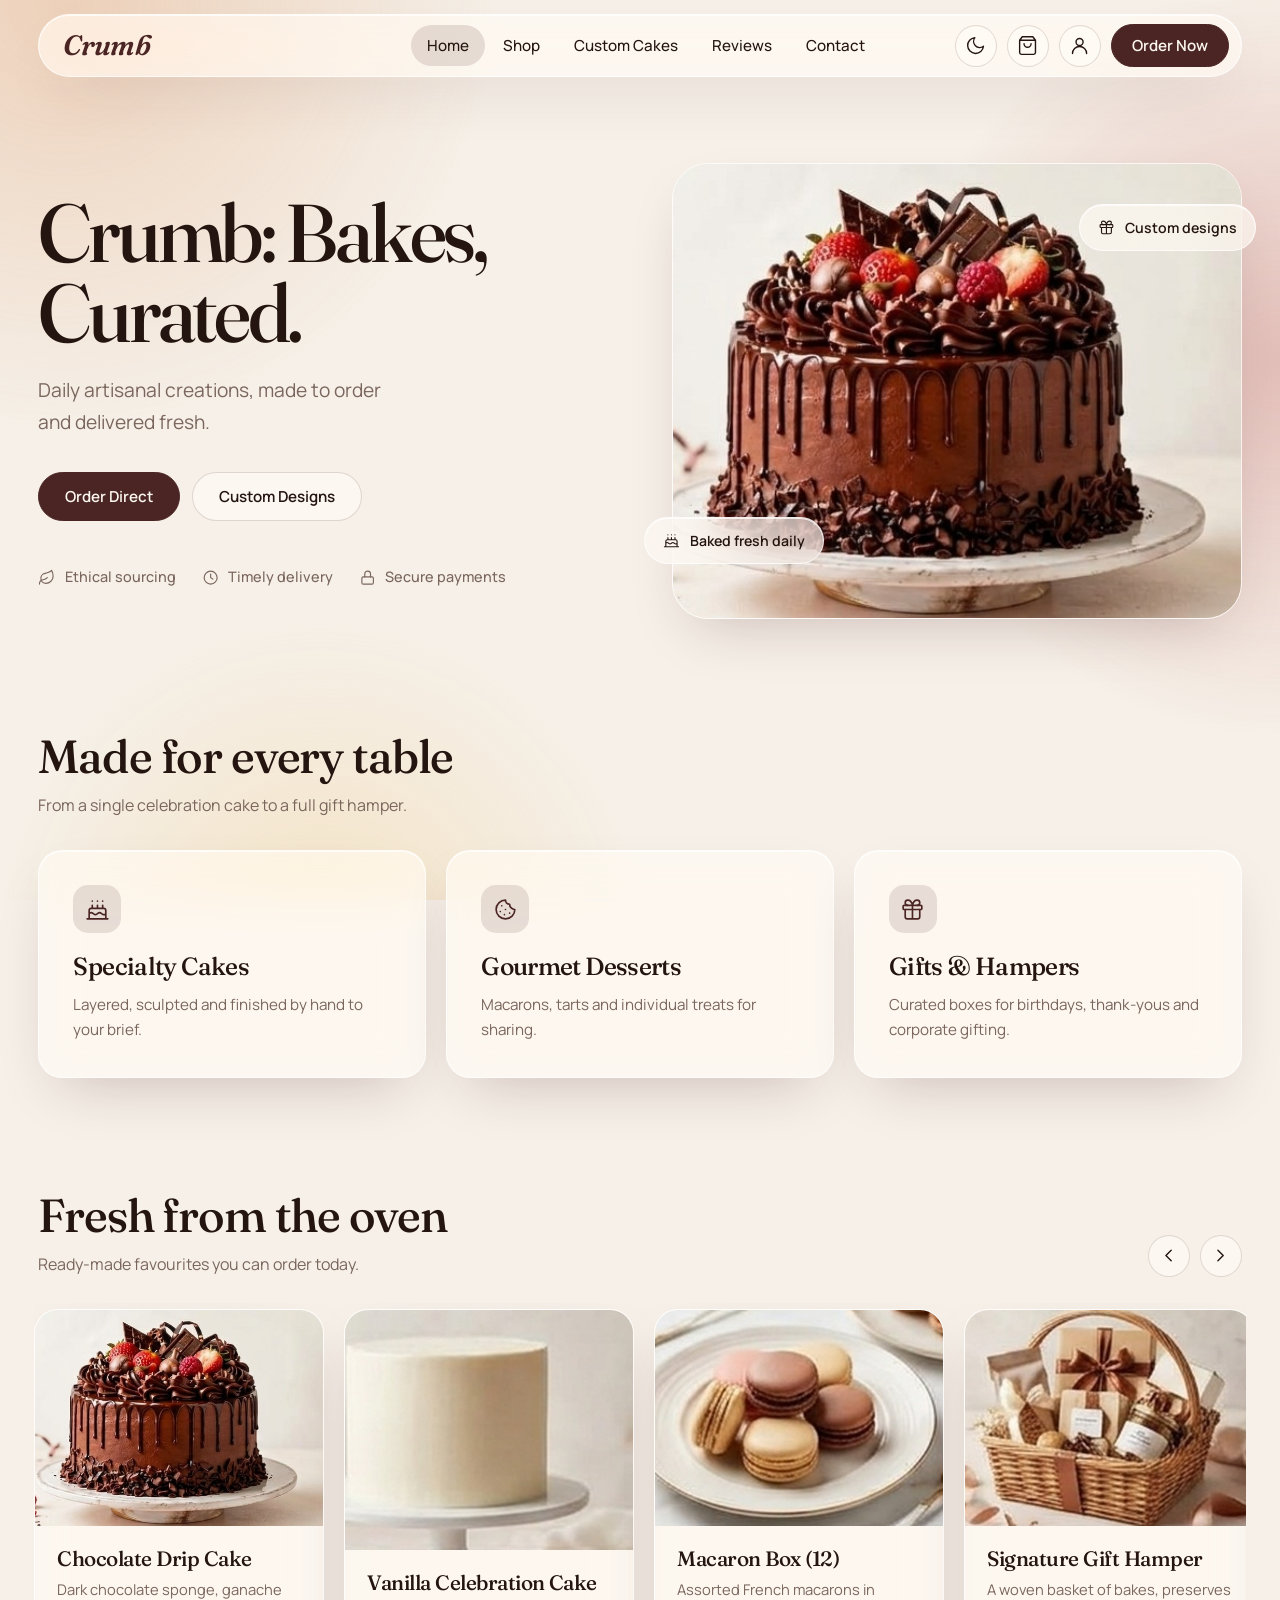
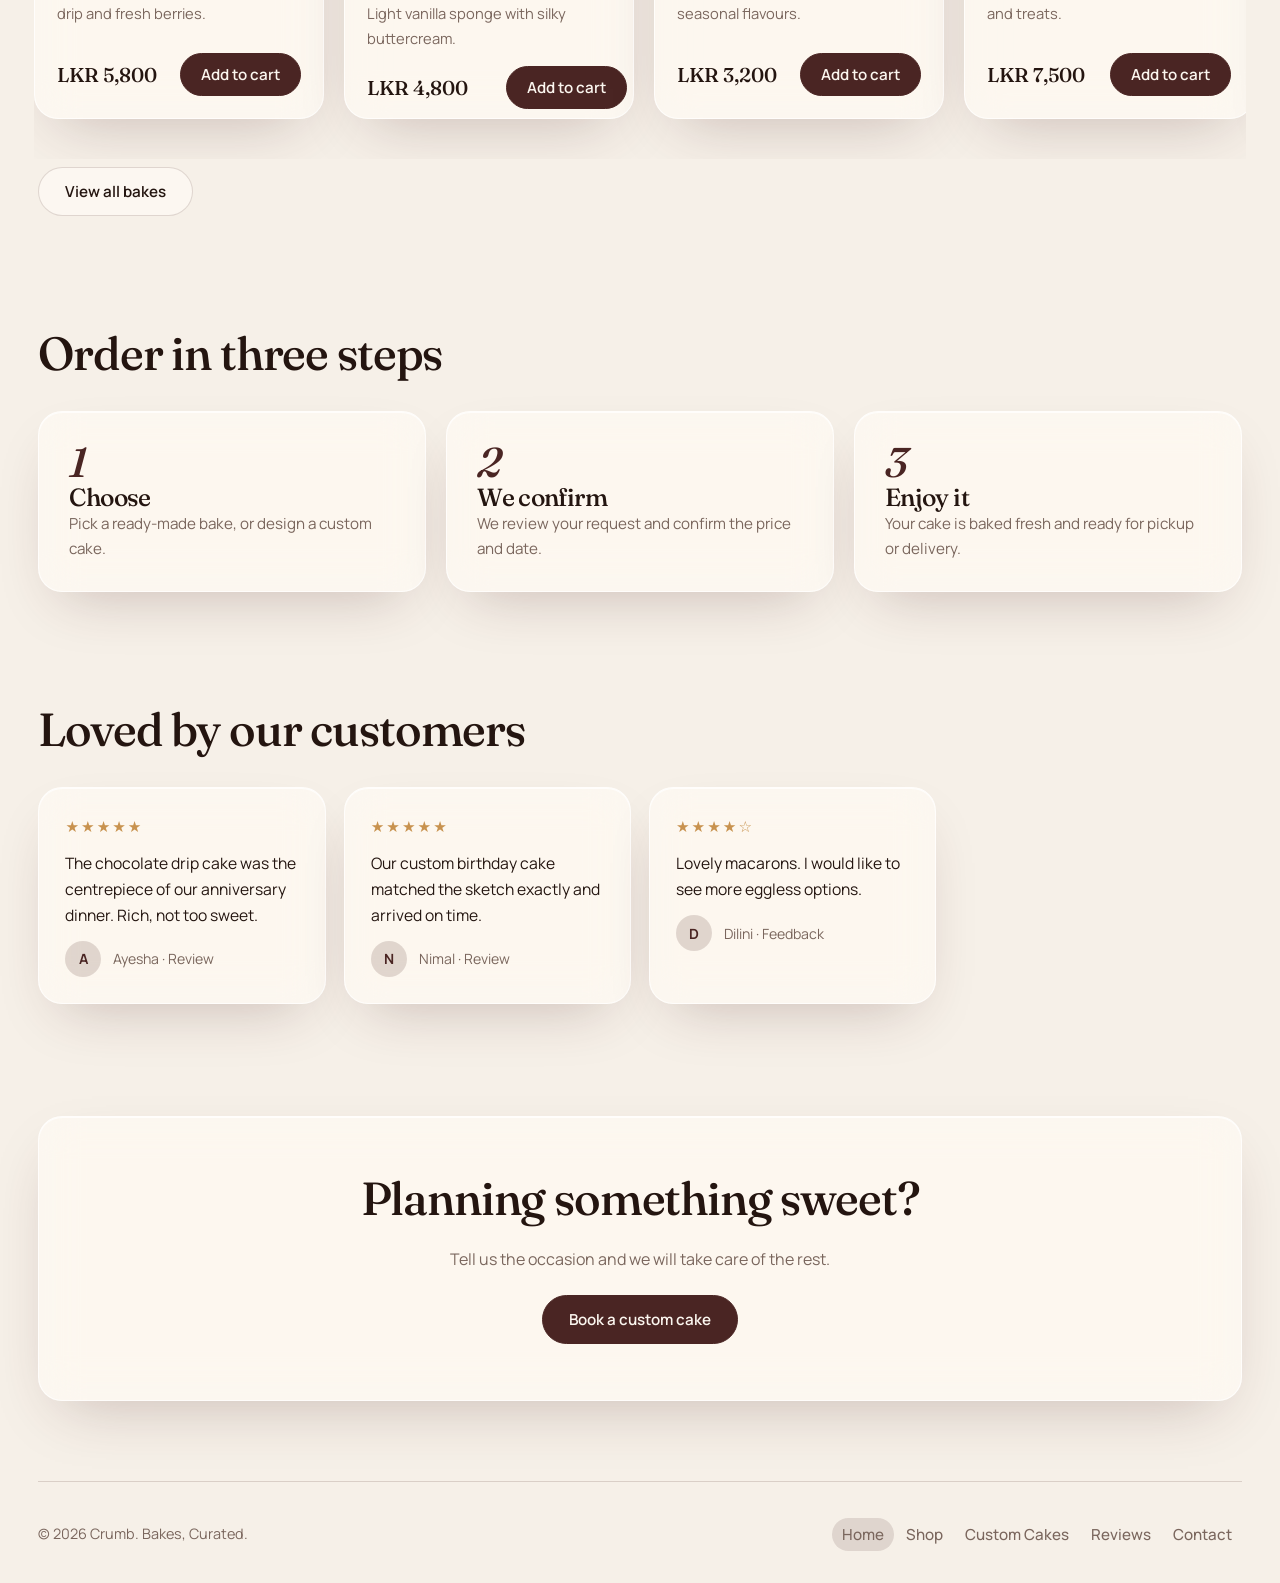
==== commit add1abed: "Upgrated the fronend" ====
--- a/src/main/resources/static/index.html
+++ b/src/main/resources/static/index.html
@@ -1,71 +1,20 @@
-<!doctype html>
-<html lang="en">
-    <head>
-        <meta charset="UTF-8">
-        <meta name="viewport" content="width=device-width, initial-scale=1">
-        <title>Crumb — Bakery & Custom Cakes</title>
-        <meta name="description" content="Browse fresh bakes, design a celebration cake, and manage your bakery orders.">
-        <link rel="icon" href="data:image/svg+xml,%3Csvg xmlns='http://www.w3.org/2000/svg' viewBox='0 0 40 40'%3E%3Crect width='40' height='40' rx='10' fill='%231c4035'/%3E%3Ctext x='9' y='30' font-size='34' font-family='Georgia' fill='%23fff3dd'%3Ec%3C/text%3E%3C/svg%3E">
-        <meta name="color-scheme" content="light dark">
-        <script src="script/theme.js"></script>
-        <link rel="stylesheet" href="styles/style.css">
-    </head>
-    <body>
-        <div class="announcement">
-            A little joy, fresh from the oven. <span>Made to order. Made for you.</span>
-        </div>
-        <header>
-            <a class="logo" href="#shop">crumb<span>BAKERY & CAKE STUDIO</span></a>
-            <nav aria-label="Main navigation">
-                <a href="#shop">The bakery</a>
-                <a href="#cakes">Custom cakes</a>
-                <a href="#bookings">Bookings</a>
-                <a href="#reviews">Reviews</a>
-                <a href="#contact">Contact us</a>
-                <span class="nav-indicator" aria-hidden="true"></span>
-            </nav>
-            <div class="header-actions">
-                <button type="button" class="theme-toggle" id="theme-toggle" role="switch" aria-checked="false" aria-label="Dark mode" title="Switch colour theme">
-                    <svg class="sun-icon" viewBox="0 0 24 24" fill="none" stroke="currentColor" stroke-width="1.8" aria-hidden="true">
-                        <circle cx="12" cy="12" r="4"/>
-                        <path d="M12 2v2m0 16v2M2 12h2m16 0h2M5 5l1.5 1.5m11 11L19 19M5 19l1.5-1.5m11-11L19 5"/>
-                    </svg>
-                    <svg class="moon-icon" viewBox="0 0 24 24" fill="none" stroke="currentColor" stroke-width="1.8" aria-hidden="true">
-                        <path d="M20.5 14A8.6 8.6 0 0 1 10 3.5 8.6 8.6 0 1 0 20.5 14Z"/>
-                    </svg>
-                </button>
-                <div id="auth-actions" class="auth-actions"></div>
-                <a class="bag" href="#cart">Bag <b id="cart-count">0</b></a>
-            </div>
-        </header>
-        <main id="app"></main>
-        <footer>
-            <a class="logo" href="#shop">crumb<span>GOOD THINGS TAKE BUTTER.</span></a>
-            <div>
-                SE1020 · Bakery Order & Custom Cake Booking Platform<br><small>Frontend demo · Sample data resets when you refresh · No real payments</small>
-            </div>
-            <span id="admin-entry"></span>
-        </footer>
-        <div class="floating-actions" aria-label="Quick actions">
-            <button id="back-to-top" class="back-to-top" type="button" aria-label="Back to top" aria-hidden="true" tabindex="-1" title="Back to top">
-                <svg viewBox="0 0 24 24" fill="none" stroke="currentColor" stroke-width="2" stroke-linecap="round" stroke-linejoin="round" aria-hidden="true">
-                    <path d="M12 19V5M6.5 11.5 12 5l5.5 6.5"/>
-                </svg>
-                <span class="floating-label">Back to top</span>
-            </button>
-            <a class="whatsapp-float" href="https://wa.me/94728909091?text=Hi%20Crumb%20Bakery%2C%20I%27d%20like%20to%20ask%20about%20an%20order." target="_blank" rel="noopener noreferrer" aria-label="Open WhatsApp message" title="Chat on WhatsApp">
-                <svg viewBox="0 0 24 24" fill="none" stroke="currentColor" stroke-width="1.8" stroke-linecap="round" stroke-linejoin="round" aria-hidden="true">
-                    <path d="M20.5 11.6a8.5 8.5 0 0 1-12.7 7.3L3.5 20l1.2-4.1A8.5 8.5 0 1 1 20.5 11.6Z"/>
-                    <path d="M9.2 8.4c.2-.4.4-.4.7-.4h.5c.2 0 .4.1.5.4l.7 1.7c.1.2 0 .4-.1.6l-.6.6c.7 1.3 1.7 2.2 3 2.8l.6-.6c.2-.2.4-.2.6-.1l1.6.8c.2.1.4.3.3.6-.2.8-.7 1.5-1.5 1.7-1.6.4-3.7-.7-5.2-2.1-1.4-1.4-2.5-3.4-2.1-5.2.1-.3.7-.7 1-1Z"/>
-                </svg>
-                <span class="floating-label">Chat on WhatsApp</span>
-            </a>
-        </div>
-        <dialog id="dialog">
-            <button class="close" aria-label="Close dialog" onclick="document.querySelector('dialog').close()">×</button>
-            <div id="dialog-body"></div>
-        </dialog>
-        <div id="toast" role="status"></div>
-        <script src="script/app.js"></script>
-    </body>
-</html>
+<!doctype html><html lang="en"><head><meta charset="utf-8"><meta name="viewport" content="width=device-width,initial-scale=1"><link rel="stylesheet" href="css/style.css"><script src="js/app.js"></script><title>Crumb · Bakes, Curated.</title></head><body>
+<div id="site-header"></div>
+<main class="wrap">
+<div class="hero"><div><h1>Crumb: Bakes, Curated.</h1><p class="lead">Daily artisanal creations, made to order and delivered fresh.</p>
+<div class="cta"><a class="btn" href="menu.html">Order Direct</a><a class="btn ghost" href="custom-cake.html">Custom Designs</a></div>
+<div class="perks"><span><i data-i="leaf"></i>Ethical sourcing</span><span><i data-i="clock"></i>Timely delivery</span><span><i data-i="lock"></i>Secure payments</span></div></div>
+<div class="frame"><img src="images/hero-cake.jpg" alt="Chocolate drip cake topped with strawberries and raspberries"><div class="tag glass t1"><i data-i="cake"></i>Baked fresh daily</div><div class="tag glass t2"><i data-i="gift"></i>Custom designs</div></div></div>
+<section><div class="sh"><h2>Made for every table</h2><p>From a single celebration cake to a full gift hamper.</p></div>
+<div class="cats"><a class="glass cat" href="menu.html?cat=Cakes"><div class="ic" data-i="cake"></div><h3>Specialty Cakes</h3><p>Layered, sculpted and finished by hand to your brief.</p></a>
+<a class="glass cat" href="menu.html?cat=Desserts"><div class="ic" data-i="cookie"></div><h3>Gourmet Desserts</h3><p>Macarons, tarts and individual treats for sharing.</p></a>
+<a class="glass cat" href="menu.html?cat=Gifts"><div class="ic" data-i="gift"></div><h3>Gifts &amp; Hampers</h3><p>Curated boxes for birthdays, thank-yous and corporate gifting.</p></a></div></section>
+<section><div class="sh row2"><div><h2>Fresh from the oven</h2><p>Ready-made favourites you can order today.</p></div><div class="arr"><button class="icon" id="rp" data-i="chevL" aria-label="Previous"></button><button class="icon" id="rn" data-i="chevR" aria-label="Next"></button></div></div><div id="feat" class="rail"></div><p style="margin-top:24px"><a class="btn ghost" href="menu.html">View all bakes</a></p></section>
+<section><div class="sh"><h2>Order in three steps</h2></div>
+<div class="how"><div class="glass"><div class="n">1</div><h3>Choose</h3><p>Pick a ready-made bake, or design a custom cake.</p></div>
+<div class="glass"><div class="n">2</div><h3>We confirm</h3><p>We review your request and confirm the price and date.</p></div>
+<div class="glass"><div class="n">3</div><h3>Enjoy it</h3><p>Your cake is baked fresh and ready for pickup or delivery.</p></div></div></section>
+<section><div class="sh"><h2>Loved by our customers</h2></div><div id="rv" class="rvs"></div></section>
+<section><div class="glass band"><h2>Planning something sweet?</h2><p class="mute">Tell us the occasion and we will take care of the rest.</p><a class="btn" href="custom-cake.html">Book a custom cake</a></div></section>
+</main><div id="site-footer"></div>
+<script>document.addEventListener('DOMContentLoaded',async()=>{const[p,d]=await Promise.all([loadProducts(),api('/reviews')]);renderProducts($('#feat'),p.slice(0,12));railNav($('#feat'),$('#rp'),$('#rn'));renderReviews($('#rv'),(Array.isArray(d)?d:SAMPLE).slice(0,3))})</script></body></html>
--- a/src/main/resources/static/css/style.css
+++ b/src/main/resources/static/css/style.css
@@ -0,0 +1,172 @@
+@import url('https://fonts.googleapis.com/css2?family=Fraunces:ital,opsz,wght@0,9..144,400..600;1,9..144,400..600&family=Manrope:wght@400;500;600;700&display=swap');
+:root{color-scheme:light;--bg:#f6f0e8;--ink:#241510;--mute:#7a665d;--brand:#4a2523;--onb:#fbf6ef;--star:#c8924f;--glass:rgba(255,252,247,.62);--line:rgba(255,255,255,.75);--bd:rgba(74,37,35,.16);--sh:0 24px 60px -24px rgba(74,37,35,.28);--g1:#e9c3a6;--g2:#dba9a4;--g3:#f3ddb5}
+[data-theme=dark]{color-scheme:dark;--bg:#110a09;--ink:#f3e8dd;--mute:#a99488;--brand:#e0b48f;--onb:#1a0f0d;--star:#e0b48f;--glass:rgba(255,248,240,.05);--line:rgba(255,255,255,.11);--bd:rgba(255,255,255,.16);--sh:0 24px 60px -24px rgba(0,0,0,.7);--g1:#5a2b22;--g2:#3a1a26;--g3:#4a3216}
+*{box-sizing:border-box;margin:0}
+[hidden]{display:none!important}
+body{font:1rem/1.65 Manrope,system-ui,sans-serif;color:var(--ink);background:var(--bg);min-height:100vh;transition:background .3s,color .3s;-webkit-font-smoothing:antialiased}
+body::before{content:"";position:fixed;inset:0;z-index:-1;opacity:.7;background:radial-gradient(48vmax 48vmax at 5% 0,var(--g1),transparent 70%),radial-gradient(42vmax 42vmax at 100% 40%,var(--g2),transparent 70%),radial-gradient(36vmax 36vmax at 25% 105%,var(--g3),transparent 70%)}
+h1,h2,h3,.logo,.big{font-family:Fraunces,Georgia,serif;font-weight:500;letter-spacing:-.025em;line-height:1.1}
+.wrap{width:min(1440px,94%);margin-inline:auto}
+.mute{color:var(--mute)}
+.glass{background:var(--glass);border:1px solid var(--line);backdrop-filter:blur(20px) saturate(160%);-webkit-backdrop-filter:blur(20px) saturate(160%);box-shadow:var(--sh),inset 0 1px 0 var(--line);border-radius:24px}
+[data-i] svg{width:1.2em;height:1.2em;fill:none;stroke:currentColor;stroke-width:1.6;stroke-linecap:round;stroke-linejoin:round;display:block}
+#site-header{position:sticky;top:0;z-index:20;padding:14px 0}
+.bar{width:min(1440px,94%);margin:0 auto;display:flex;align-items:center;gap:14px;padding:9px 12px 9px 24px;border-radius:99px;flex-wrap:wrap}
+.logo{font-size:1.75rem;font-style:italic;font-weight:600;color:var(--brand);text-decoration:none;flex:1}
+nav{display:flex;gap:2px}
+nav a{padding:8px 16px;border-radius:99px;color:var(--ink);text-decoration:none;font-weight:500;font-size:.95rem}
+nav a:hover,nav a.on{background:color-mix(in srgb,var(--brand) 13%,transparent)}
+.acts{display:flex;gap:10px;align-items:center;flex:1;justify-content:flex-end}
+.btn{display:inline-flex;align-items:center;justify-content:center;gap:8px;padding:13px 26px;border-radius:99px;background:var(--brand);color:var(--onb);font:600 .95rem Manrope,sans-serif;border:1px solid var(--brand);text-decoration:none;cursor:pointer;transition:transform .2s,box-shadow .2s}
+.btn:hover{transform:translateY(-2px);box-shadow:0 10px 28px -8px color-mix(in srgb,var(--brand) 55%,transparent)}
+.btn.ghost{background:var(--glass);color:var(--ink);border-color:var(--bd)}
+.btn.sm{padding:10px 20px}
+.btn:disabled{opacity:.6;pointer-events:none}
+.icon{width:42px;height:42px;border-radius:50%;border:1px solid var(--bd);background:var(--glass);color:var(--ink);cursor:pointer;display:grid;place-items:center;font-size:1.1rem}
+.menu{display:none}
+:focus-visible{outline:2px solid var(--brand);outline-offset:3px}
+.hero{display:grid;grid-template-columns:1fr 1fr;gap:64px;align-items:center;padding:72px 0 56px}
+h1{font-size:clamp(2.9rem,6.4vw,5.4rem);letter-spacing:-.04em;line-height:.98}
+.lead{font-size:1.2rem;color:var(--mute);margin:22px 0 34px;max-width:30ch}
+.cta{display:flex;gap:12px;flex-wrap:wrap}
+.perks{display:flex;gap:26px;flex-wrap:wrap;margin-top:44px;color:var(--mute);font-size:.9rem;font-weight:500}
+.perks span{display:flex;gap:9px;align-items:center}
+.frame{position:relative}
+.frame img{width:100%;aspect-ratio:5/4;object-fit:cover;border-radius:36px;display:block;border:1px solid var(--line);box-shadow:var(--sh)}
+.tag{position:absolute;padding:11px 18px;font-weight:600;font-size:.88rem;display:flex;gap:10px;align-items:center;border-radius:99px}
+.t1{left:-28px;bottom:12%}.t2{right:-14px;top:9%}
+section{padding:56px 0}
+h2{font-size:clamp(2rem,4vw,2.9rem)}
+.sh{margin-bottom:32px}.sh p{margin-top:10px;color:var(--mute)}
+.cats,.how{display:grid;grid-template-columns:repeat(auto-fit,minmax(260px,1fr));gap:20px}
+.cat{padding:34px;display:grid;gap:12px;text-decoration:none;color:inherit;transition:transform .3s}
+.cat:hover{transform:translateY(-4px)}
+.cat h3,.how h3{font-size:1.55rem}
+.cat p,.how p{color:var(--mute);font-size:.95rem}
+.ic{width:48px;height:48px;border-radius:15px;display:grid;place-items:center;background:color-mix(in srgb,var(--brand) 12%,transparent);color:var(--brand);font-size:1.3rem;margin-bottom:8px}
+.how>div{padding:30px}
+.n{font:italic 500 2.6rem Fraunces,serif;color:var(--brand);line-height:1}
+.band{padding:56px 40px;text-align:center;display:grid;gap:22px;justify-items:center}
+.ph{padding:56px 0 20px}.ph h2{font-size:clamp(2.3rem,5vw,3.6rem)}.ph p{color:var(--mute);margin-top:12px;max-width:52ch}
+.split{display:grid;grid-template-columns:1.5fr 1fr;gap:24px;align-items:start;padding:12px 0 72px}
+.form{padding:34px;display:grid;gap:20px}
+.g2{display:grid;grid-template-columns:1fr 1fr;gap:16px}
+label,.fld>b{display:grid;gap:7px;font-weight:600;font-size:.88rem}
+.fld{display:grid;gap:9px}
+input,select,textarea{font:500 1rem Manrope,sans-serif;color:var(--ink);padding:13px 16px;border-radius:14px;border:1px solid var(--bd);background:color-mix(in srgb,var(--bg) 55%,transparent);width:100%}
+input:focus,select:focus,textarea:focus{outline:0;border-color:var(--brand);box-shadow:0 0 0 3px color-mix(in srgb,var(--brand) 22%,transparent)}
+textarea{min-height:110px;resize:vertical}
+select option{background:var(--bg);color:var(--ink)}
+fieldset{border:0;padding:0;display:grid;gap:22px;min-width:0}
+.prog{display:flex;gap:6px}.prog i{flex:1;height:3px;border-radius:9px;background:var(--bd);transition:background .3s}.prog i.on{background:var(--brand)}
+.row{display:flex;gap:10px;justify-content:flex-end}
+.opts{display:flex;flex-wrap:wrap;gap:8px;position:relative}
+.opts label,.chip{display:inline-flex;padding:9px 18px;border:1px solid var(--bd);border-radius:99px;cursor:pointer;font:500 .92rem Manrope,sans-serif;color:var(--ink);background:transparent;transition:.2s}
+.opts input{position:absolute;opacity:0;width:1px;height:1px}
+.opts label:has(input:checked),.chip.on{background:var(--brand);color:var(--onb);border-color:var(--brand)}
+.opts label:has(input:focus-visible){outline:2px solid var(--brand);outline-offset:2px}
+.info{padding:32px;display:grid;gap:20px;position:sticky;top:100px}
+.info h3{font-size:1.5rem}
+dl{display:grid;grid-template-columns:auto 1fr;gap:12px 18px;font-size:.95rem}
+dt{color:var(--mute);text-transform:capitalize}dd{font-weight:600;text-align:right}
+.ci{display:flex;gap:14px;align-items:center}.ci .ic{margin:0;flex:none}
+details{border-top:1px solid var(--bd);padding:14px 0}summary{cursor:pointer;font-weight:600}details p{color:var(--mute);margin-top:8px;font-size:.95rem}
+.stars{display:inline-flex;flex-direction:row-reverse;justify-content:flex-end;position:relative}
+.stars input{position:absolute;opacity:0;width:1px;height:1px}
+.stars label{cursor:pointer;color:var(--bd);font-size:2rem;line-height:1;display:block}
+.stars input:checked~label,.stars label:hover,.stars label:hover~label{color:var(--star)}
+.stars input:focus-visible+label{outline:2px solid var(--brand)}
+.rvs{display:grid;grid-template-columns:repeat(auto-fill,minmax(270px,1fr));gap:18px}
+.card{padding:26px;display:grid;gap:12px;align-content:start}
+.card p{font-size:.98rem}
+.ro{color:var(--star);letter-spacing:2px;font-size:.95rem}
+.who{display:flex;gap:12px;align-items:center;font-size:.88rem;color:var(--mute)}
+.av{width:36px;height:36px;border-radius:50%;display:grid;place-items:center;background:color-mix(in srgb,var(--brand) 16%,transparent);color:var(--brand);font-weight:700}
+.sum{padding:28px;display:grid;grid-template-columns:auto 1fr;gap:32px;align-items:center;margin-bottom:18px}
+.big{font-size:4rem;line-height:1}
+#dist{display:grid;gap:7px;font-size:.82rem;color:var(--mute)}
+#dist div{display:grid;grid-template-columns:12px 1fr 24px;gap:10px;align-items:center}
+#dist i{height:6px;border-radius:9px;background:var(--bd);overflow:hidden}#dist b{display:block;height:100%;background:var(--star)}
+#flt{margin-bottom:18px}
+footer{border-top:1px solid var(--bd);margin-top:24px;padding:36px 0 32px;display:flex;justify-content:space-between;align-items:center;gap:16px;flex-wrap:wrap;color:var(--mute);font-size:.9rem}
+footer nav a{color:var(--mute);padding:4px 10px}
+.toast{position:fixed;left:50%;bottom:28px;transform:translate(-50%,30px);padding:14px 24px;border-radius:99px;opacity:0;pointer-events:none;transition:.3s;z-index:50;font-weight:600;font-size:.92rem}
+.toast.show{opacity:1;transform:translate(-50%,0)}
+@media(max-width:820px){
+ .hero,.split,.g2,.sum{grid-template-columns:1fr}.hero{padding-top:36px;gap:40px}.frame{order:-1}.t1{left:12px}.t2{right:12px}
+ .menu{display:grid}nav{display:none;width:100%;order:5;flex-direction:column}.bar.open nav{display:flex}.bar{border-radius:28px}.acts .btn{display:none}
+ .info{position:static}.form{padding:24px}}
+@media(prefers-reduced-motion:reduce){*{transition:none!important}}
+.acts{position:relative}
+.icon.me{background:var(--brand);color:var(--onb);border-color:var(--brand);font:700 1rem Manrope,sans-serif}
+.pm{position:absolute;right:0;top:54px;min-width:230px;padding:20px;display:grid;gap:12px;z-index:30;background:color-mix(in srgb,var(--bg) 90%,transparent)}
+.scrim{position:fixed;inset:0;z-index:60;display:grid;place-items:center;padding:20px;background:rgba(20,10,8,.45);backdrop-filter:blur(8px);-webkit-backdrop-filter:blur(8px);animation:fade .2s}
+.modal{width:min(430px,100%);max-height:calc(100vh - 40px);overflow:auto;padding:34px;display:grid;gap:20px;position:relative;background:color-mix(in srgb,var(--bg) 82%,transparent);animation:pop .25s ease}
+.modal h3{font-size:1.8rem}
+.modal .x{position:absolute;top:16px;right:16px;width:36px;height:36px}
+.modal form{display:grid;gap:16px}
+.tabs{display:flex;gap:4px;padding:4px;border-radius:99px;background:color-mix(in srgb,var(--bd) 70%,transparent)}
+.tabs .chip{flex:1;justify-content:center;border:0}
+.err{color:#c0392b;font-size:.88rem;min-height:1.2em}
+[data-theme=dark] .err{color:#ff8a7a}
+@keyframes fade{from{opacity:0}}
+@keyframes pop{from{opacity:0;transform:translateY(14px) scale(.97)}}
+.icon{position:relative}
+.bd{position:absolute;top:-4px;right:-4px;min-width:18px;height:18px;padding:0 5px;border-radius:9px;background:var(--brand);color:var(--onb);font:700 .7rem/18px Manrope,sans-serif;text-align:center}
+.pgrid{display:grid;grid-template-columns:repeat(auto-fill,minmax(250px,1fr));gap:20px}
+.pc{overflow:hidden;display:grid;grid-template-rows:auto 1fr}
+.pi{aspect-ratio:4/3;display:grid;place-items:center;background:color-mix(in srgb,var(--brand) 9%,transparent);color:var(--brand);font-size:3rem}
+.pi img{width:100%;height:100%;object-fit:cover;display:block}
+.pb{padding:22px;display:grid;gap:16px;align-content:space-between}
+.pb h3{font-size:1.3rem}.pb p{font-size:.92rem;margin-top:6px}
+.pf{display:flex;justify-content:space-between;align-items:center;gap:10px;flex-wrap:wrap}
+.pf b{font:500 1.25rem Fraunces,serif}
+.tool{display:flex;gap:16px;justify-content:space-between;align-items:center;flex-wrap:wrap;margin:8px 0 28px}
+.tool input{max-width:300px;border-radius:99px}
+.scrim.side{justify-items:end;align-items:stretch;padding:0}
+.drawer{width:min(440px,100%);border-radius:28px 0 0 28px;padding:28px;display:flex;flex-direction:column;gap:18px;overflow:auto;background:color-mix(in srgb,var(--bg) 84%,transparent);animation:slide .3s ease}
+.dh{display:flex;justify-content:space-between;align-items:center}
+#cv{display:flex;flex-direction:column;gap:18px;flex:1}
+#ci{display:grid;gap:14px;align-content:start;flex:1}
+#co{display:grid;gap:14px}
+.cr{display:grid;grid-template-columns:56px 1fr auto;gap:14px;align-items:center}
+.th{width:56px;height:56px;border-radius:14px;overflow:hidden;display:grid;place-items:center;font-size:1.4rem;background:color-mix(in srgb,var(--brand) 10%,transparent);color:var(--brand)}
+.th img{width:100%;height:100%;object-fit:cover}
+.qty{display:flex;align-items:center;gap:10px;border:1px solid var(--bd);border-radius:99px;padding:3px}
+.qty button{width:28px;height:28px;border-radius:50%;border:0;background:transparent;color:var(--ink);cursor:pointer;font-size:1.1rem}
+.qty button:hover{background:color-mix(in srgb,var(--brand) 13%,transparent)}
+.foot{display:grid;gap:14px;border-top:1px solid var(--bd);padding-top:18px}
+.tot{display:flex;justify-content:space-between;align-items:center;font-size:1.05rem}.tot b{font:500 1.4rem Fraunces,serif}
+@keyframes slide{from{transform:translateX(30px);opacity:0}}
+@media(max-width:820px){.drawer{border-radius:0}}
+.dd{position:relative}.dd select.nat{display:none}
+.dd-b,.dp-i{width:100%;text-align:left;font:500 1rem Manrope,sans-serif;color:var(--ink);padding:13px 46px 13px 16px;border-radius:14px;border:1px solid var(--bd);background:color-mix(in srgb,var(--bg) 55%,transparent);cursor:pointer}
+.dd-b:focus{outline:0;border-color:var(--brand);box-shadow:0 0 0 3px color-mix(in srgb,var(--brand) 22%,transparent)}
+.dd-b::after{content:"";position:absolute;right:18px;top:50%;width:7px;height:7px;border:solid currentColor;border-width:0 1.6px 1.6px 0;transform:translateY(-70%) rotate(45deg);opacity:.7}
+.dp::after{content:"";position:absolute;right:16px;top:50%;width:18px;height:18px;transform:translateY(-50%);background:var(--ink);opacity:.6;pointer-events:none;-webkit-mask:url("data:image/svg+xml,%3Csvg xmlns='http://www.w3.org/2000/svg' viewBox='0 0 24 24' fill='none' stroke='black' stroke-width='1.8' stroke-linecap='round' stroke-linejoin='round'%3E%3Crect x='3' y='4' width='18' height='18' rx='2'/%3E%3Cpath d='M16 2v4M8 2v4M3 10h18'/%3E%3C/svg%3E") center/contain no-repeat;mask:url("data:image/svg+xml,%3Csvg xmlns='http://www.w3.org/2000/svg' viewBox='0 0 24 24' fill='none' stroke='black' stroke-width='1.8' stroke-linecap='round' stroke-linejoin='round'%3E%3Crect x='3' y='4' width='18' height='18' rx='2'/%3E%3Cpath d='M16 2v4M8 2v4M3 10h18'/%3E%3C/svg%3E") center/contain no-repeat}
+.dd-l{position:absolute;left:0;right:0;top:calc(100% + 8px);z-index:40;max-height:260px;overflow:auto;padding:6px;list-style:none;background:color-mix(in srgb,var(--bg) 94%,transparent);border-radius:18px}
+.dd-l li{padding:10px 14px;border-radius:12px;cursor:pointer;font-weight:500;font-size:.95rem}
+.dd-l li:hover{background:color-mix(in srgb,var(--brand) 13%,transparent)}
+.dd-l li[aria-selected=true]{background:var(--brand);color:var(--onb)}
+.cal{left:auto;right:0;width:300px;max-width:calc(100vw - 40px);padding:16px;overflow:visible}
+.ch{display:flex;justify-content:space-between;align-items:center;margin-bottom:10px}
+.ch button{width:34px;height:34px;border-radius:50%;border:1px solid var(--bd);background:transparent;color:var(--ink);cursor:pointer;font-size:1.2rem;line-height:1}
+.ch button:disabled,.cg button:disabled{opacity:.3;cursor:default}
+.cw,.cg{display:grid;grid-template-columns:repeat(7,1fr);text-align:center;gap:2px}
+.cw{font-size:.75rem;color:var(--mute);font-weight:600;margin-bottom:4px}
+.cg button{aspect-ratio:1;border:0;border-radius:50%;background:transparent;color:var(--ink);font:500 .9rem Manrope,sans-serif;cursor:pointer}
+.cg button:hover:not(:disabled){background:color-mix(in srgb,var(--brand) 13%,transparent)}
+.cg .td{box-shadow:inset 0 0 0 1px var(--brand)}
+.cg .sel{background:var(--brand)!important;color:var(--onb)}
+.rail{display:flex;gap:20px;overflow-x:auto;scroll-snap-type:x mandatory;scroll-behavior:smooth;scrollbar-width:none;padding:6px 4px 40px;margin:-6px -4px -16px}
+.rail::-webkit-scrollbar{display:none}
+.rail .pc{flex:0 0 min(290px,78%);scroll-snap-align:start}
+.row2{display:flex;justify-content:space-between;align-items:flex-end;gap:16px}
+.arr{display:flex;gap:10px}
+.icon:disabled{opacity:.35;cursor:default}
+.opts label em{font-style:normal;opacity:.65;margin-left:8px;font-size:.8rem;font-weight:600}
+.ln{display:flex;justify-content:space-between;align-items:center;gap:12px;padding:10px 0;border-bottom:1px solid var(--bd)}
+.ln small{display:block;color:var(--mute);font-size:.75rem;line-height:1.3}
+.ln b{font-weight:600;white-space:nowrap}
+.rt{margin-right:auto;display:flex;gap:8px;align-items:baseline;font-size:.9rem}.rt b{font:500 1.4rem Fraunces,serif;color:var(--ink)}
+@media(min-width:1500px){html{font-size:106%}}
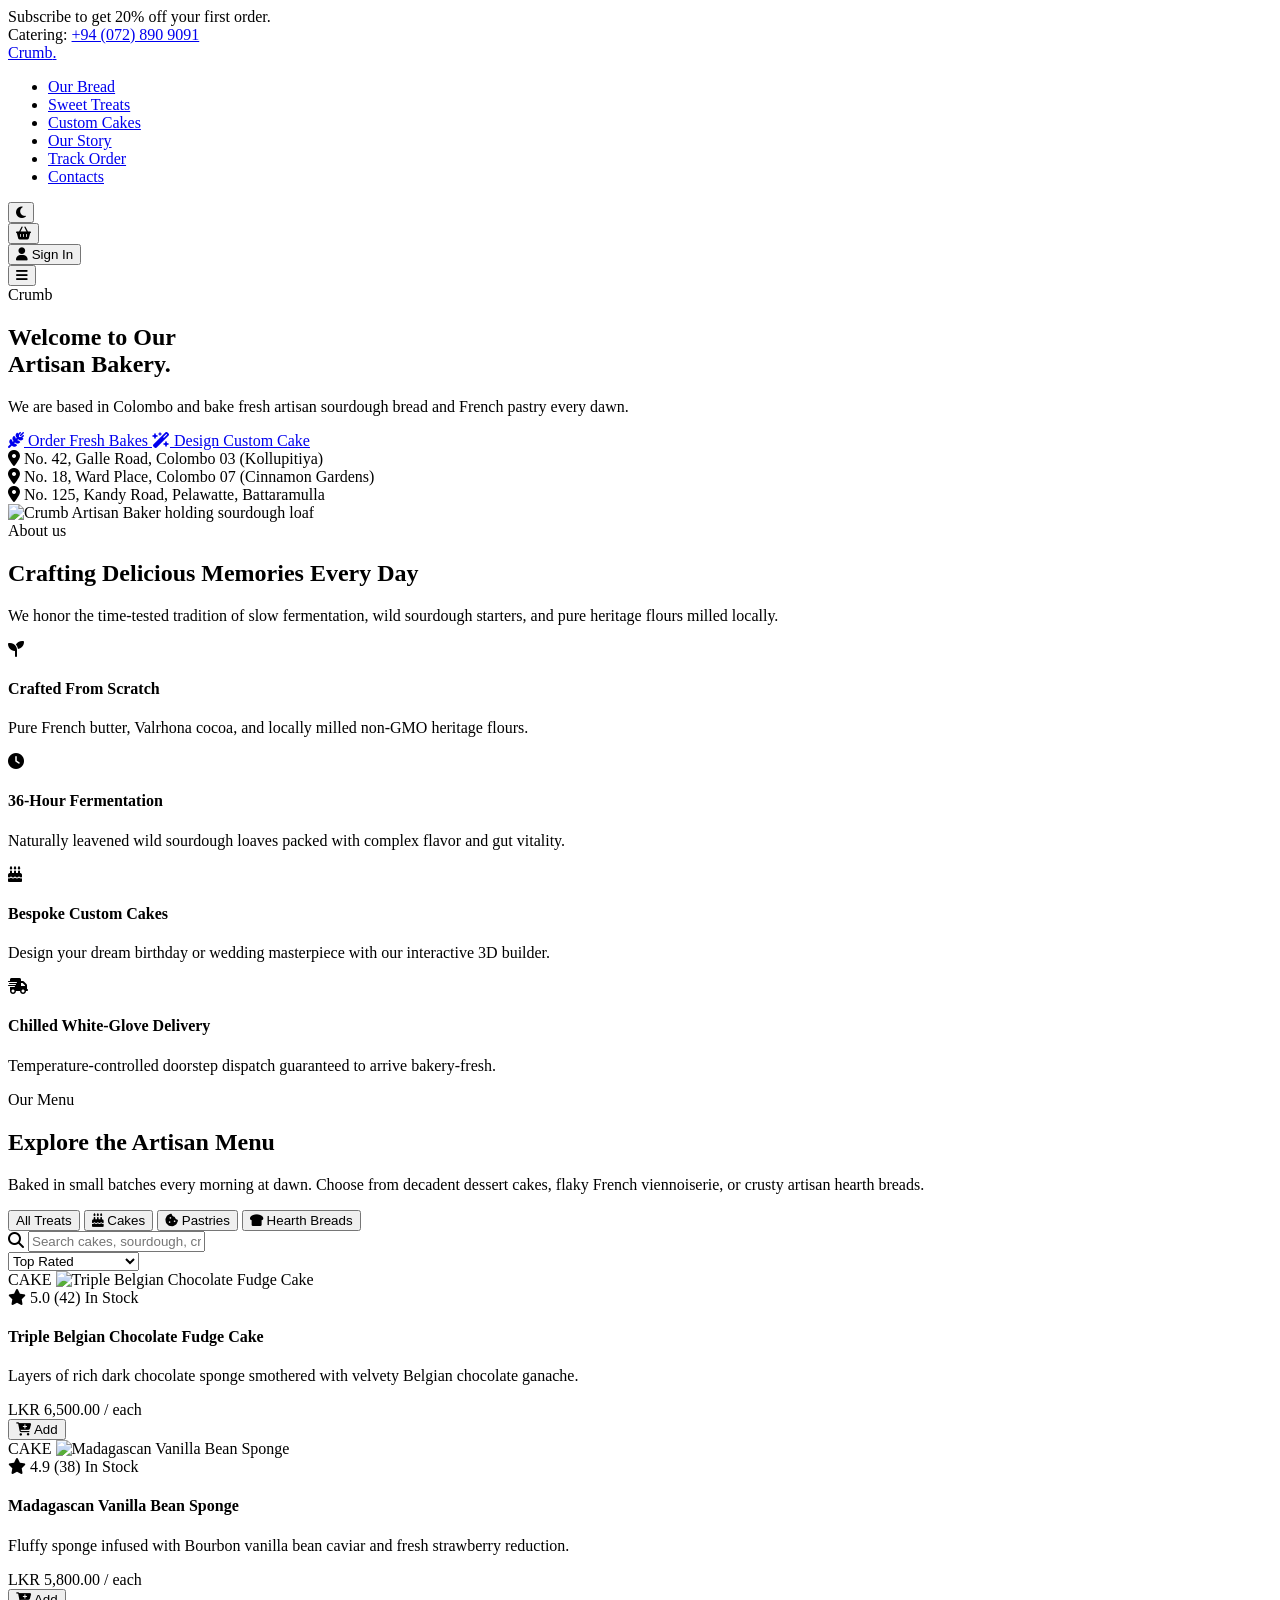
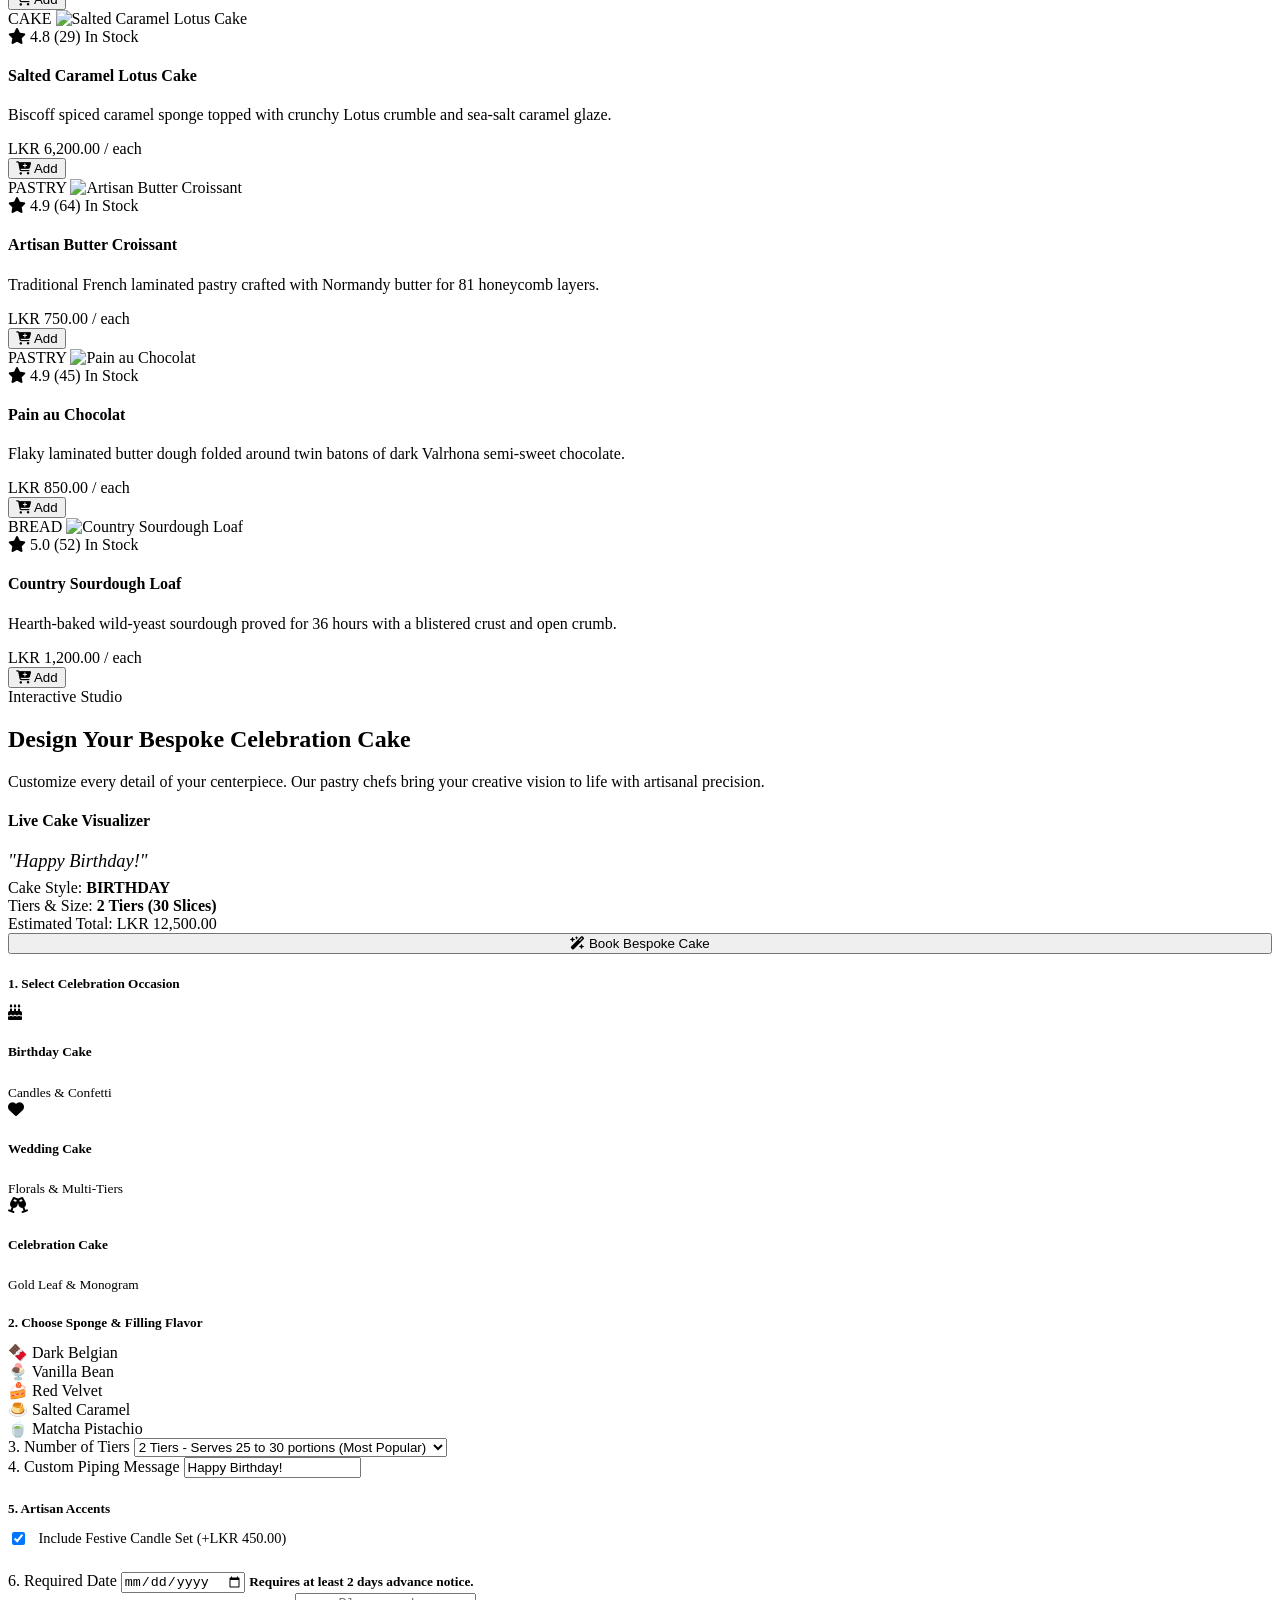
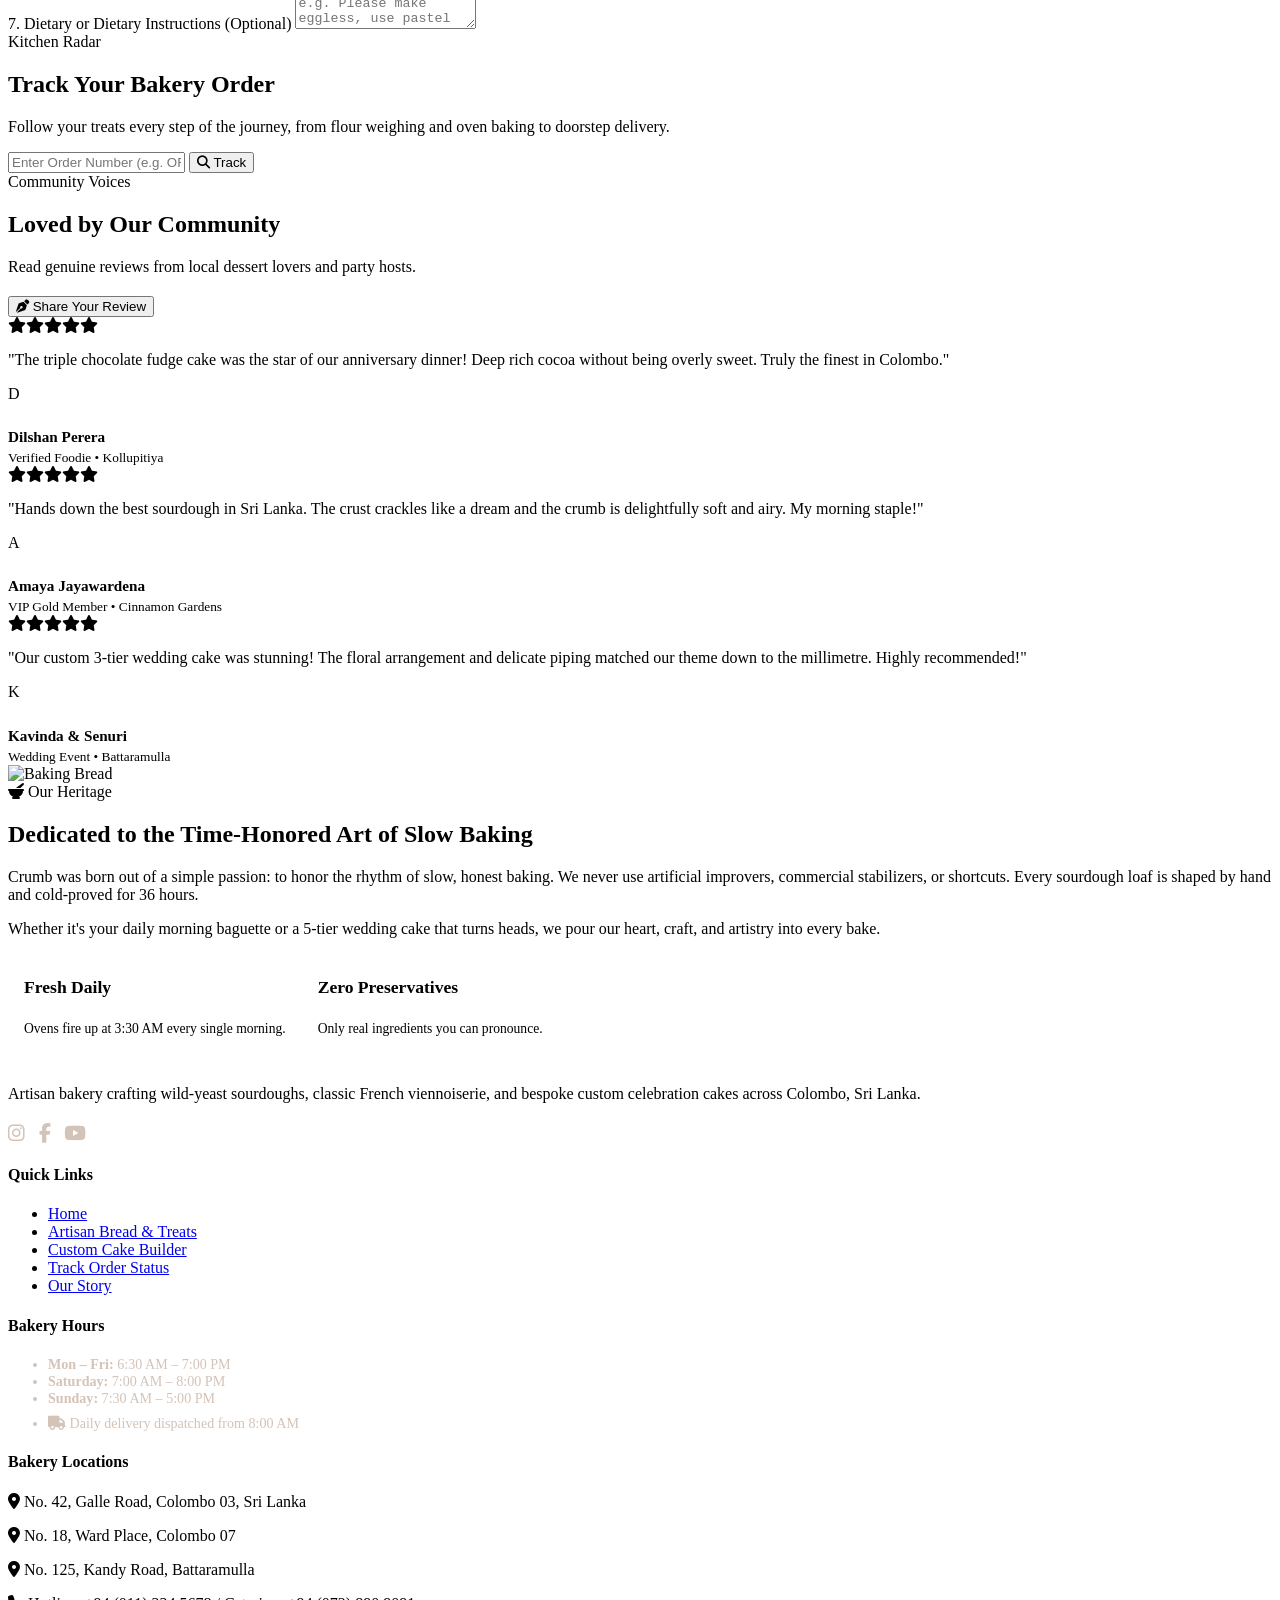
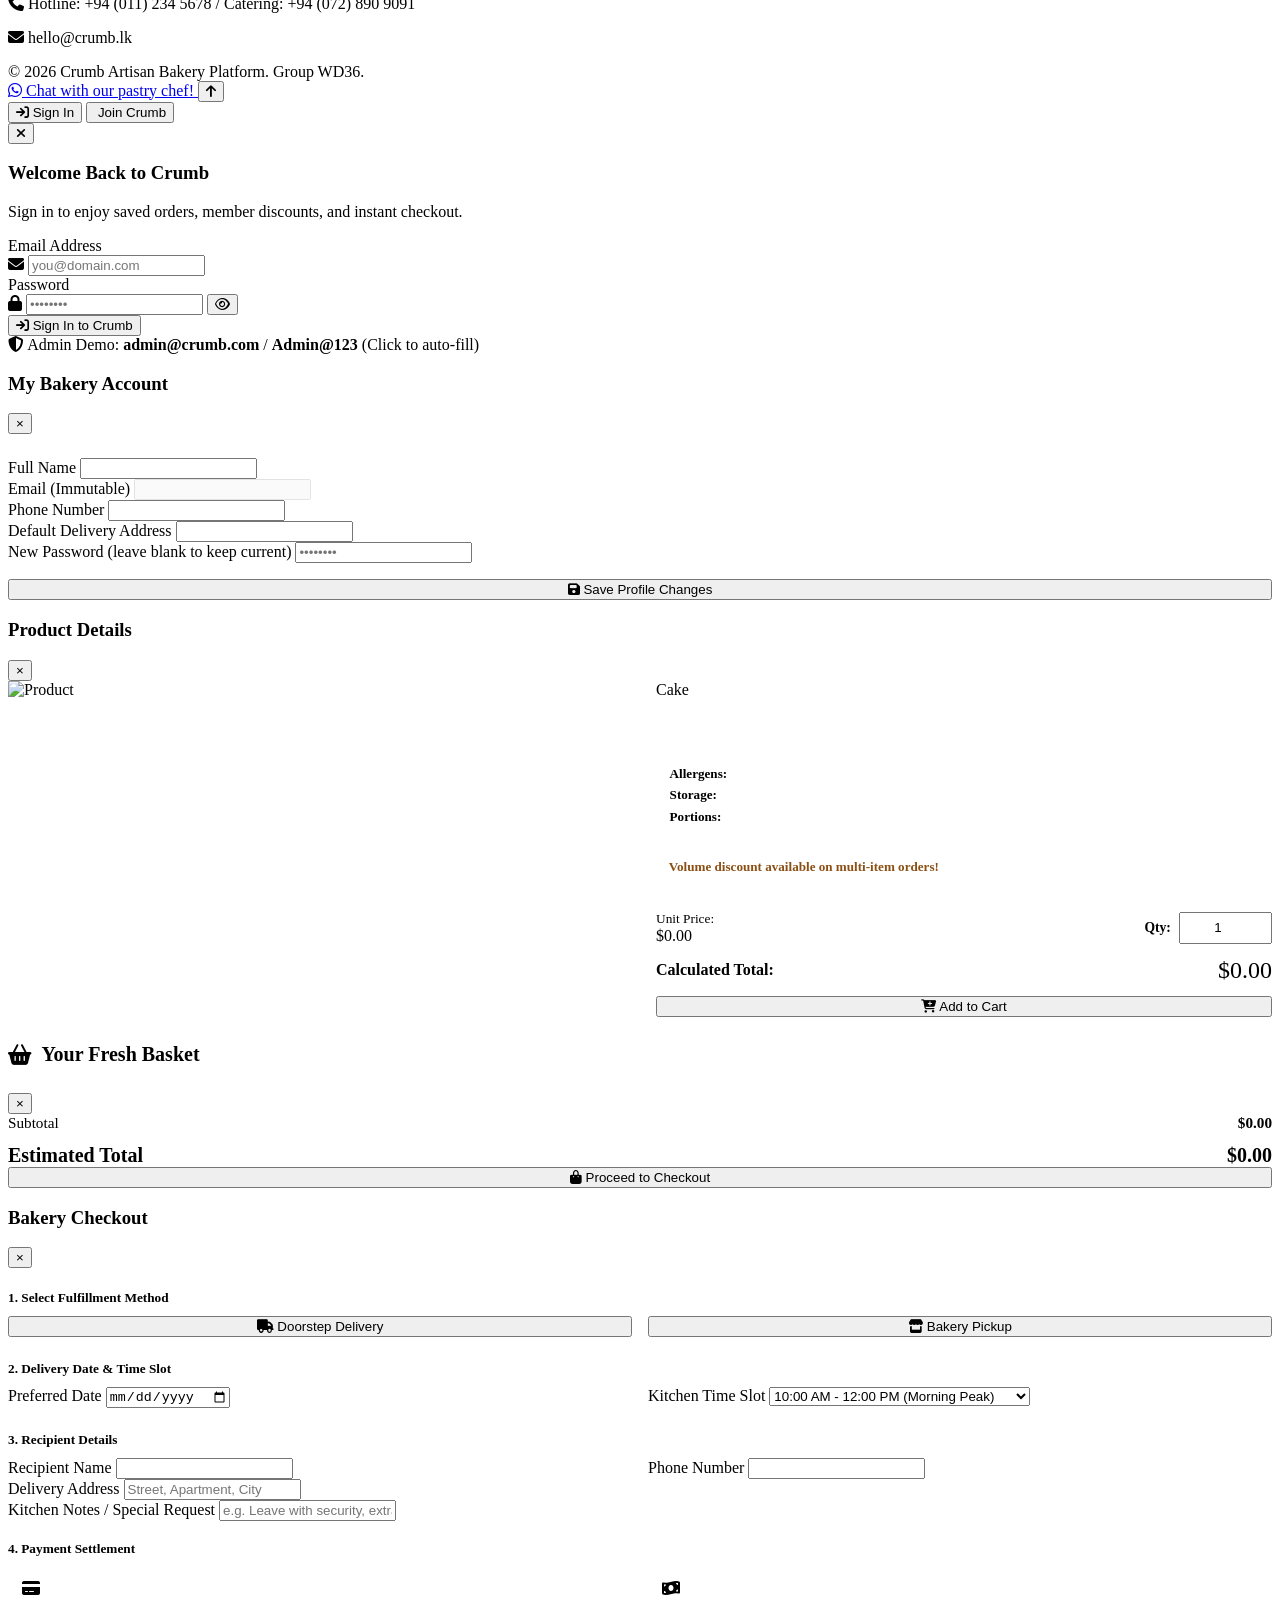
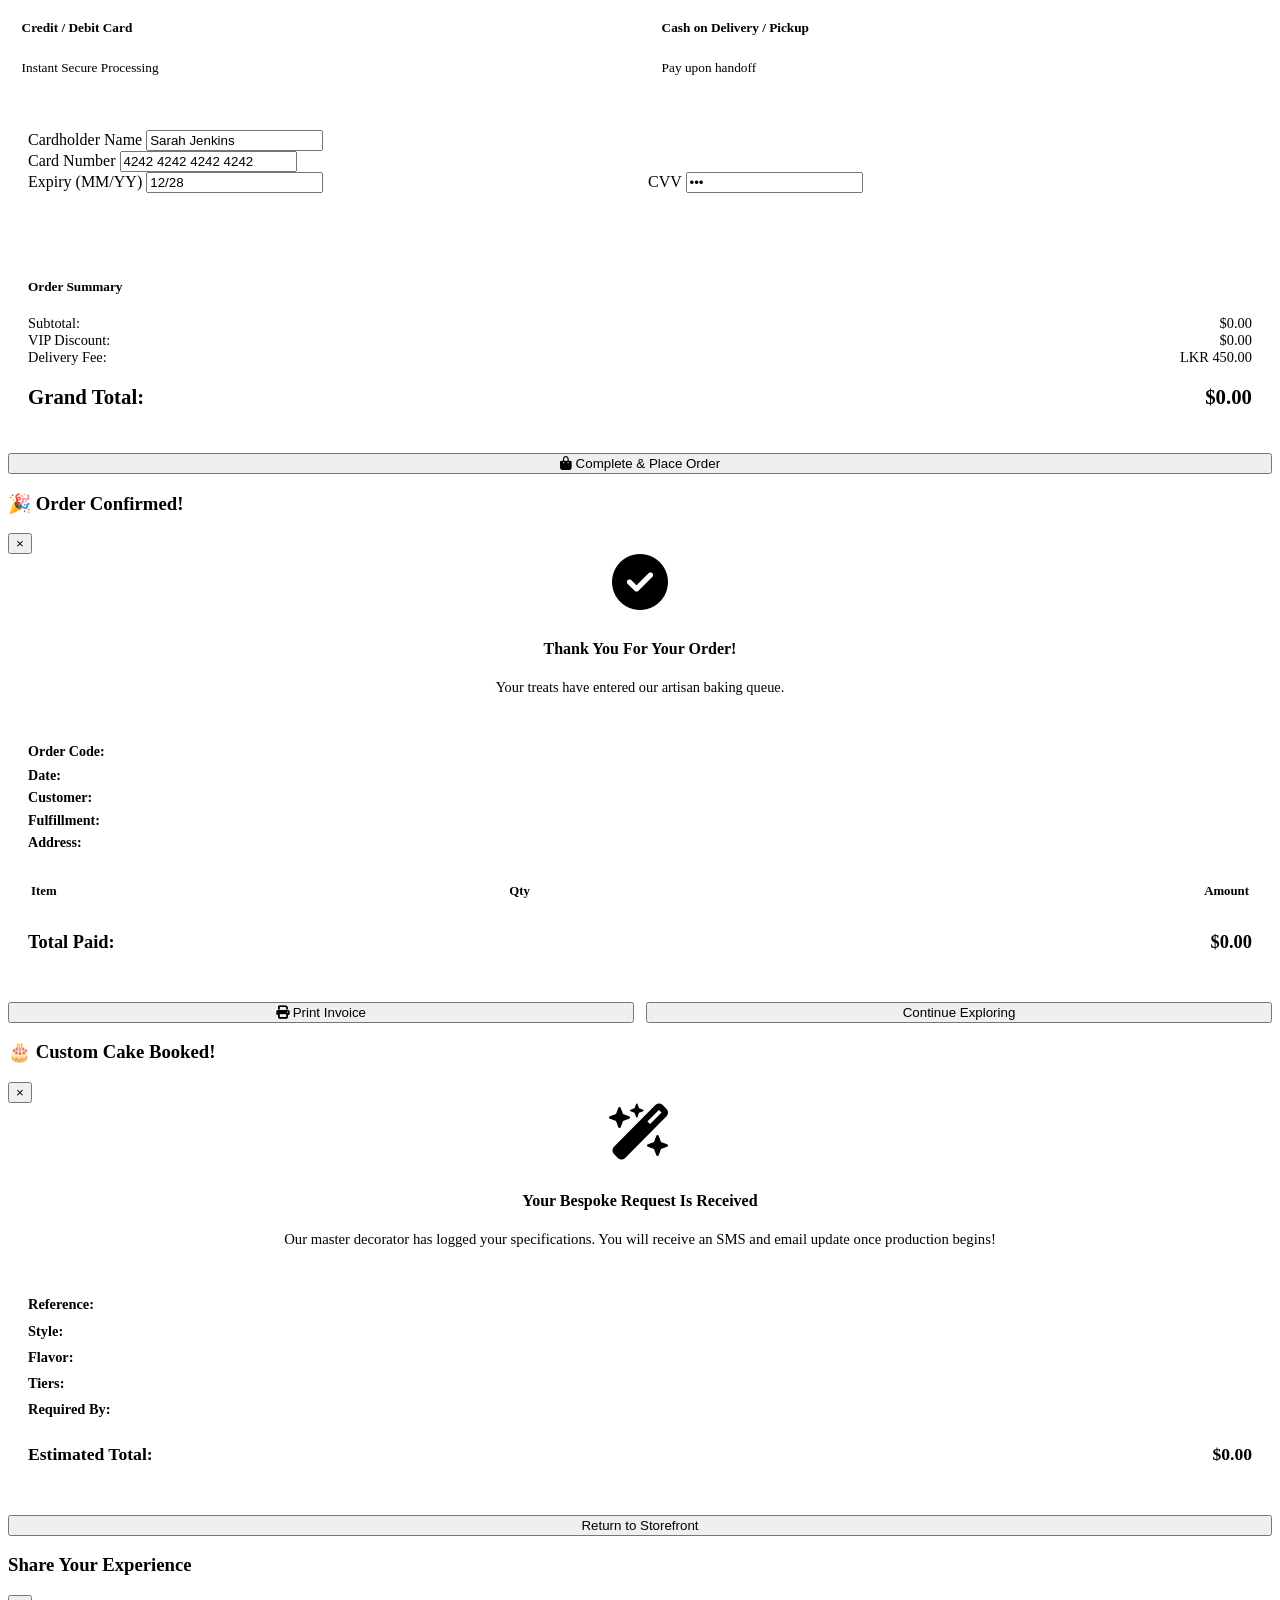
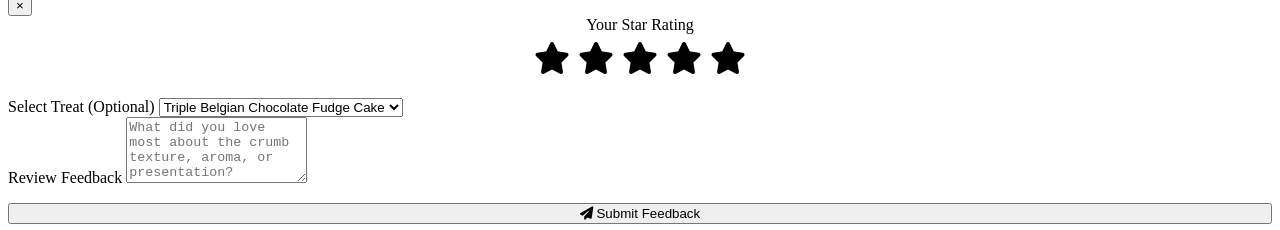
==== commit 701629e0: "Init Frontend Prototype" ====
--- a/src/main/resources/static/index.html
+++ b/src/main/resources/static/index.html
@@ -1,20 +1,1193 @@
-<!doctype html><html lang="en"><head><meta charset="utf-8"><meta name="viewport" content="width=device-width,initial-scale=1"><link rel="stylesheet" href="css/style.css"><script src="js/app.js"></script><title>Crumb · Bakes, Curated.</title></head><body>
-<div id="site-header"></div>
-<main class="wrap">
-<div class="hero"><div><h1>Crumb: Bakes, Curated.</h1><p class="lead">Daily artisanal creations, made to order and delivered fresh.</p>
-<div class="cta"><a class="btn" href="menu.html">Order Direct</a><a class="btn ghost" href="custom-cake.html">Custom Designs</a></div>
-<div class="perks"><span><i data-i="leaf"></i>Ethical sourcing</span><span><i data-i="clock"></i>Timely delivery</span><span><i data-i="lock"></i>Secure payments</span></div></div>
-<div class="frame"><img src="images/hero-cake.jpg" alt="Chocolate drip cake topped with strawberries and raspberries"><div class="tag glass t1"><i data-i="cake"></i>Baked fresh daily</div><div class="tag glass t2"><i data-i="gift"></i>Custom designs</div></div></div>
-<section><div class="sh"><h2>Made for every table</h2><p>From a single celebration cake to a full gift hamper.</p></div>
-<div class="cats"><a class="glass cat" href="menu.html?cat=Cakes"><div class="ic" data-i="cake"></div><h3>Specialty Cakes</h3><p>Layered, sculpted and finished by hand to your brief.</p></a>
-<a class="glass cat" href="menu.html?cat=Desserts"><div class="ic" data-i="cookie"></div><h3>Gourmet Desserts</h3><p>Macarons, tarts and individual treats for sharing.</p></a>
-<a class="glass cat" href="menu.html?cat=Gifts"><div class="ic" data-i="gift"></div><h3>Gifts &amp; Hampers</h3><p>Curated boxes for birthdays, thank-yous and corporate gifting.</p></a></div></section>
-<section><div class="sh row2"><div><h2>Fresh from the oven</h2><p>Ready-made favourites you can order today.</p></div><div class="arr"><button class="icon" id="rp" data-i="chevL" aria-label="Previous"></button><button class="icon" id="rn" data-i="chevR" aria-label="Next"></button></div></div><div id="feat" class="rail"></div><p style="margin-top:24px"><a class="btn ghost" href="menu.html">View all bakes</a></p></section>
-<section><div class="sh"><h2>Order in three steps</h2></div>
-<div class="how"><div class="glass"><div class="n">1</div><h3>Choose</h3><p>Pick a ready-made bake, or design a custom cake.</p></div>
-<div class="glass"><div class="n">2</div><h3>We confirm</h3><p>We review your request and confirm the price and date.</p></div>
-<div class="glass"><div class="n">3</div><h3>Enjoy it</h3><p>Your cake is baked fresh and ready for pickup or delivery.</p></div></div></section>
-<section><div class="sh"><h2>Loved by our customers</h2></div><div id="rv" class="rvs"></div></section>
-<section><div class="glass band"><h2>Planning something sweet?</h2><p class="mute">Tell us the occasion and we will take care of the rest.</p><a class="btn" href="custom-cake.html">Book a custom cake</a></div></section>
-</main><div id="site-footer"></div>
-<script>document.addEventListener('DOMContentLoaded',async()=>{const[p,d]=await Promise.all([loadProducts(),api('/reviews')]);renderProducts($('#feat'),p.slice(0,12));railNav($('#feat'),$('#rp'),$('#rn'));renderReviews($('#rv'),(Array.isArray(d)?d:SAMPLE).slice(0,3))})</script></body></html>
+<!DOCTYPE html>
+<html lang="en">
+<head>
+    <meta charset="UTF-8">
+    <meta name="viewport" content="width=device-width, initial-scale=1.0">
+    <title>Crumb | Artisan Bakery &amp; Bespoke Custom Cakes</title>
+    <meta name="description" content="Crumb is an artisan bakery crafting fresh wild-yeast sourdoughs, delicate French pastries, and bespoke celebration cakes in Colombo, Sri Lanka.">
+    
+    <!-- Google Fonts: Playfair Display, Alex Brush & Plus Jakarta Sans -->
+    <link rel="preconnect" href="https://fonts.googleapis.com">
+    <link rel="preconnect" href="https://fonts.gstatic.com" crossorigin>
+    <link href="https://fonts.googleapis.com/css2?family=Alex+Brush&family=Playfair+Display:ital,wght@0,400;0,600;0,700;0,800;1,400;1,600&family=Plus+Jakarta+Sans:wght@400;500;600;700;800&display=swap" rel="stylesheet">
+    
+    <!-- Font Awesome Icons -->
+    <link rel="stylesheet" href="https://cdnjs.cloudflare.com/ajax/libs/font-awesome/6.5.1/css/all.min.css">
+    
+    <!-- Stylesheets -->
+    <link rel="stylesheet" href="/css/variables.css">
+    <link rel="stylesheet" href="/css/main.css">
+    <link rel="stylesheet" href="/css/storefront.css">
+</head>
+<body>
+
+    <!-- Top Utility Bar (Promo & Catering Hotline Matching Reference) -->
+    <div class="top-utility-bar">
+        <div class="container top-utility-container">
+            <div class="top-utility-promo">
+                <span>Subscribe to get 20% off your first order.</span>
+            </div>
+            <div class="top-utility-contact">
+                <span>Catering: <a href="tel:+94728909091">+94 (072) 890 9091</a></span>
+            </div>
+        </div>
+    </div>
+
+    <!-- Sticky Glass Header / Navbar -->
+    <header class="header" id="main-header">
+        <div class="container nav-container">
+            <!-- Brand Logo -->
+            <a href="#home" class="brand-logo">
+                <div class="brand-text">Crumb<span class="brand-dot">.</span></div>
+            </a>
+
+            <!-- Navigation Links -->
+            <ul class="nav-links">
+                <li><a href="#catalog" class="nav-link" data-category-filter="BREAD">Our Bread</a></li>
+                <li><a href="#catalog" class="nav-link" data-category-filter="PASTRY">Sweet Treats</a></li>
+                <li><a href="#cake-builder" class="nav-link">Custom Cakes</a></li>
+                <li><a href="#about" class="nav-link">Our Story</a></li>
+                <li><a href="#tracking" class="nav-link">Track Order</a></li>
+                <li><a href="#contacts" class="nav-link">Contacts</a></li>
+            </ul>
+
+            <!-- Navigation Actions -->
+            <div class="nav-actions">
+
+                <!-- Theme Toggle Button (Dark / Light) -->
+                <button class="theme-toggle-btn" title="Toggle Dark/Light Mode" aria-label="Toggle theme">
+                    <i class="fa-solid fa-moon"></i>
+                </button>
+
+                <!-- Cart Button with Live Badge -->
+                <div class="cart-btn-wrapper">
+                    <button class="cart-trigger-btn" aria-label="View Shopping Cart">
+                        <i class="fa-solid fa-basket-shopping"></i>
+                        <span class="cart-badge" style="display: none;">0</span>
+                    </button>
+                </div>
+
+                <!-- Guest Login Button -->
+                <div class="guest-only">
+                    <button class="btn btn-primary btn-sm open-auth-btn" data-default-tab="login-tab">
+                        <i class="fa-solid fa-user"></i> Sign In
+                    </button>
+                </div>
+
+                <!-- Authenticated User Dropdown -->
+                <div class="user-only" style="display: none; align-items: center; gap: 0.6rem;">
+                    <button class="btn btn-outline btn-sm open-profile-btn" style="border-radius: var(--radius-full); padding: 0.4rem 0.9rem;">
+                        <i class="fa-solid fa-circle-user"></i> <span class="user-display-name">Foodie</span>
+                    </button>
+                    <!-- Admin Shortcut Button -->
+                    <a href="/admin.html" class="btn btn-accent btn-sm admin-only" style="display: none;" title="Open Admin Portal">
+                        <i class="fa-solid fa-gauge-high"></i> Admin
+                    </a>
+                    <button class="btn btn-outline btn-sm logout-btn" title="Sign Out">
+                        <i class="fa-solid fa-right-from-bracket"></i>
+                    </button>
+                </div>
+
+                <!-- Mobile Hamburger Toggle -->
+                <button class="hamburger-btn" id="mobile-menu-toggle" aria-label="Toggle Mobile Menu">
+                    <i class="fa-solid fa-bars"></i>
+                </button>
+            </div>
+        </div>
+    </header>
+
+    <!-- Hero Section Matching Reference Image -->
+    <section class="hero-section" id="home">
+        <div class="container hero-container">
+            <div class="hero-grid">
+                <div class="hero-content reveal">
+                    <!-- Script Cursive Flourish -->
+                    <div class="hero-script-eyebrow">Crumb</div>
+                    
+                    <h1 class="hero-headline">
+                        Welcome to Our<br>
+                        Artisan Bakery<span class="hero-dot">.</span>
+                    </h1>
+                    
+                    <p class="hero-subtext">
+                        We are based in Colombo and bake fresh artisan sourdough bread and French pastry every dawn.
+                    </p>
+
+                    <div class="hero-cta-group">
+                        <a href="#catalog" class="btn btn-primary btn-lg">
+                            <i class="fa-solid fa-wheat-awn"></i> Order Fresh Bakes
+                        </a>
+                        <a href="#cake-builder" class="btn btn-outline btn-lg">
+                            <i class="fa-solid fa-wand-magic-sparkles"></i> Design Custom Cake
+                        </a>
+                    </div>
+
+                    <!-- 3 Location Pins from Reference Screenshot -->
+                    <div class="hero-locations-bar">
+                        <div class="hero-location-item">
+                            <i class="fa-solid fa-location-dot location-icon"></i>
+                            <span>No. 42, Galle Road, Colombo 03 (Kollupitiya)</span>
+                        </div>
+                        <div class="hero-location-item">
+                            <i class="fa-solid fa-location-dot location-icon"></i>
+                            <span>No. 18, Ward Place, Colombo 07 (Cinnamon Gardens)</span>
+                        </div>
+                        <div class="hero-location-item">
+                            <i class="fa-solid fa-location-dot location-icon"></i>
+                            <span>No. 125, Kandy Road, Pelawatte, Battaramulla</span>
+                        </div>
+                    </div>
+                </div>
+
+                <!-- Right Visual: Baker with rustic sourdough -->
+                <div class="hero-visual reveal">
+                    <div class="hero-baker-wrapper">
+                        <img src="/images/hero-baker.jpg" alt="Crumb Artisan Baker holding sourdough loaf" class="hero-baker-img">
+                    </div>
+                </div>
+            </div>
+        </div>
+    </section>
+
+    <!-- Value Highlights / About Section Matching Reference -->
+    <section class="features-section" id="about">
+        <div class="container">
+            <div class="section-header reveal">
+                <div class="section-script-eyebrow">About us</div>
+                <h2 class="section-title">Crafting Delicious Memories Every Day</h2>
+                <p>We honor the time-tested tradition of slow fermentation, wild sourdough starters, and pure heritage flours milled locally.</p>
+            </div>
+
+            <div class="features-grid">
+                <div class="feature-card reveal">
+                    <div class="feature-icon"><i class="fa-solid fa-seedling"></i></div>
+                    <h4>Crafted From Scratch</h4>
+                    <p>Pure French butter, Valrhona cocoa, and locally milled non-GMO heritage flours.</p>
+                </div>
+                <div class="feature-card reveal">
+                    <div class="feature-icon"><i class="fa-solid fa-clock"></i></div>
+                    <h4>36-Hour Fermentation</h4>
+                    <p>Naturally leavened wild sourdough loaves packed with complex flavor and gut vitality.</p>
+                </div>
+                <div class="feature-card reveal">
+                    <div class="feature-icon"><i class="fa-solid fa-cake-candles"></i></div>
+                    <h4>Bespoke Custom Cakes</h4>
+                    <p>Design your dream birthday or wedding masterpiece with our interactive 3D builder.</p>
+                </div>
+                <div class="feature-card reveal">
+                    <div class="feature-icon"><i class="fa-solid fa-truck-fast"></i></div>
+                    <h4>Chilled White-Glove Delivery</h4>
+                    <p>Temperature-controlled doorstep dispatch guaranteed to arrive bakery-fresh.</p>
+                </div>
+            </div>
+        </div>
+    </section>
+
+    <!-- Product Catalog Section -->
+    <section class="catalog-section" id="catalog">
+        <div class="container">
+            <div class="section-header reveal">
+                <div class="section-script-eyebrow">Our Menu</div>
+                <h2 class="section-title">Explore the Artisan Menu</h2>
+                <p>Baked in small batches every morning at dawn. Choose from decadent dessert cakes, flaky French viennoiserie, or crusty artisan hearth breads.</p>
+            </div>
+
+            <!-- Filter & Search Toolbar -->
+            <div class="catalog-toolbar reveal">
+                <div class="category-chips">
+                    <button class="category-chip active" data-category="ALL">All Treats</button>
+                    <button class="category-chip" data-category="CAKE"><i class="fa-solid fa-cake-candles"></i> Cakes</button>
+                    <button class="category-chip" data-category="PASTRY"><i class="fa-solid fa-cookie-bite"></i> Pastries</button>
+                    <button class="category-chip" data-category="BREAD"><i class="fa-solid fa-bread-slice"></i> Hearth Breads</button>
+                </div>
+
+                <div class="search-sort-group">
+                    <div class="search-input-wrapper">
+                        <i class="fa-solid fa-magnifying-glass search-icon"></i>
+                        <input type="text" id="catalog-search-input" class="search-input" placeholder="Search cakes, sourdough, croissants...">
+                    </div>
+                    <select id="catalog-sort-select" class="sort-select" aria-label="Sort products">
+                        <option value="rating">Top Rated</option>
+                        <option value="price-asc">Price: Low to High</option>
+                        <option value="price-desc">Price: High to Low</option>
+                        <option value="name">Name: A to Z</option>
+                    </select>
+                </div>
+            </div>
+
+            <!-- Products Grid Container (Static Mockup Prototype) -->
+            <div class="products-grid" id="products-grid">
+                <div class="product-card reveal revealed">
+                    <div class="product-media">
+                        <span class="badge badge-cake product-badge-float">CAKE</span>
+                        <img class="product-img" src="https://images.unsplash.com/photo-1578985545062-69928b1d9587?w=600&auto=format&fit=crop&q=80" alt="Triple Belgian Chocolate Fudge Cake">
+                    </div>
+                    <div class="product-body">
+                        <div class="product-meta-row">
+                            <span class="product-rating"><i class="fa-solid fa-star"></i> 5.0 (42)</span>
+                            <span>In Stock</span>
+                        </div>
+                        <h4 class="product-title">Triple Belgian Chocolate Fudge Cake</h4>
+                        <p class="product-desc">Layers of rich dark chocolate sponge smothered with velvety Belgian chocolate ganache.</p>
+                        <div class="product-footer">
+                            <div class="product-price">LKR 6,500.00 <span>/ each</span></div>
+                            <button class="btn btn-primary btn-sm"><i class="fa-solid fa-cart-plus"></i> Add</button>
+                        </div>
+                    </div>
+                </div>
+
+                <div class="product-card reveal revealed">
+                    <div class="product-media">
+                        <span class="badge badge-cake product-badge-float">CAKE</span>
+                        <img class="product-img" src="https://images.unsplash.com/photo-1565958011703-44f9829ba187?w=600&auto=format&fit=crop&q=80" alt="Madagascan Vanilla Bean Sponge">
+                    </div>
+                    <div class="product-body">
+                        <div class="product-meta-row">
+                            <span class="product-rating"><i class="fa-solid fa-star"></i> 4.9 (38)</span>
+                            <span>In Stock</span>
+                        </div>
+                        <h4 class="product-title">Madagascan Vanilla Bean Sponge</h4>
+                        <p class="product-desc">Fluffy sponge infused with Bourbon vanilla bean caviar and fresh strawberry reduction.</p>
+                        <div class="product-footer">
+                            <div class="product-price">LKR 5,800.00 <span>/ each</span></div>
+                            <button class="btn btn-primary btn-sm"><i class="fa-solid fa-cart-plus"></i> Add</button>
+                        </div>
+                    </div>
+                </div>
+
+                <div class="product-card reveal revealed">
+                    <div class="product-media">
+                        <span class="badge badge-cake product-badge-float">CAKE</span>
+                        <img class="product-img" src="https://images.unsplash.com/photo-1535141192574-5d4897c13136?w=600&auto=format&fit=crop&q=80" alt="Salted Caramel Lotus Cake">
+                    </div>
+                    <div class="product-body">
+                        <div class="product-meta-row">
+                            <span class="product-rating"><i class="fa-solid fa-star"></i> 4.8 (29)</span>
+                            <span>In Stock</span>
+                        </div>
+                        <h4 class="product-title">Salted Caramel Lotus Cake</h4>
+                        <p class="product-desc">Biscoff spiced caramel sponge topped with crunchy Lotus crumble and sea-salt caramel glaze.</p>
+                        <div class="product-footer">
+                            <div class="product-price">LKR 6,200.00 <span>/ each</span></div>
+                            <button class="btn btn-primary btn-sm"><i class="fa-solid fa-cart-plus"></i> Add</button>
+                        </div>
+                    </div>
+                </div>
+
+                <div class="product-card reveal revealed">
+                    <div class="product-media">
+                        <span class="badge badge-pastry product-badge-float">PASTRY</span>
+                        <img class="product-img" src="https://images.unsplash.com/photo-1555507036-ab1f4038808a?w=600&auto=format&fit=crop&q=80" alt="Artisan Butter Croissant">
+                    </div>
+                    <div class="product-body">
+                        <div class="product-meta-row">
+                            <span class="product-rating"><i class="fa-solid fa-star"></i> 4.9 (64)</span>
+                            <span>In Stock</span>
+                        </div>
+                        <h4 class="product-title">Artisan Butter Croissant</h4>
+                        <p class="product-desc">Traditional French laminated pastry crafted with Normandy butter for 81 honeycomb layers.</p>
+                        <div class="product-footer">
+                            <div class="product-price">LKR 750.00 <span>/ each</span></div>
+                            <button class="btn btn-primary btn-sm"><i class="fa-solid fa-cart-plus"></i> Add</button>
+                        </div>
+                    </div>
+                </div>
+
+                <div class="product-card reveal revealed">
+                    <div class="product-media">
+                        <span class="badge badge-pastry product-badge-float">PASTRY</span>
+                        <img class="product-img" src="https://images.unsplash.com/photo-1549903072-7e6e0bedb7fb?w=600&auto=format&fit=crop&q=80" alt="Pain au Chocolat">
+                    </div>
+                    <div class="product-body">
+                        <div class="product-meta-row">
+                            <span class="product-rating"><i class="fa-solid fa-star"></i> 4.9 (45)</span>
+                            <span>In Stock</span>
+                        </div>
+                        <h4 class="product-title">Pain au Chocolat</h4>
+                        <p class="product-desc">Flaky laminated butter dough folded around twin batons of dark Valrhona semi-sweet chocolate.</p>
+                        <div class="product-footer">
+                            <div class="product-price">LKR 850.00 <span>/ each</span></div>
+                            <button class="btn btn-primary btn-sm"><i class="fa-solid fa-cart-plus"></i> Add</button>
+                        </div>
+                    </div>
+                </div>
+
+                <div class="product-card reveal revealed">
+                    <div class="product-media">
+                        <span class="badge badge-bread product-badge-float">BREAD</span>
+                        <img class="product-img" src="https://images.unsplash.com/photo-1589367920969-ab8e050bbb04?w=600&auto=format&fit=crop&q=80" alt="Country Sourdough Loaf">
+                    </div>
+                    <div class="product-body">
+                        <div class="product-meta-row">
+                            <span class="product-rating"><i class="fa-solid fa-star"></i> 5.0 (52)</span>
+                            <span>In Stock</span>
+                        </div>
+                        <h4 class="product-title">Country Sourdough Loaf</h4>
+                        <p class="product-desc">Hearth-baked wild-yeast sourdough proved for 36 hours with a blistered crust and open crumb.</p>
+                        <div class="product-footer">
+                            <div class="product-price">LKR 1,200.00 <span>/ each</span></div>
+                            <button class="btn btn-primary btn-sm"><i class="fa-solid fa-cart-plus"></i> Add</button>
+                        </div>
+                    </div>
+                </div>
+            </div>
+        </div>
+    </section>
+
+    <!-- Custom Cake Builder Section -->
+    <section class="cake-builder-section" id="cake-builder">
+        <div class="container">
+            <div class="section-header reveal">
+                <div class="section-script-eyebrow">Interactive Studio</div>
+                <h2 class="section-title">Design Your Bespoke Celebration Cake</h2>
+                <p>Customize every detail of your centerpiece. Our pastry chefs bring your creative vision to life with artisanal precision.</p>
+            </div>
+
+            <div class="builder-grid">
+                <!-- Visualizer & Live Price Breakdown -->
+                <div class="builder-preview-panel reveal">
+                    <h4 style="align-self: flex-start;">Live Cake Visualizer</h4>
+                    
+                    <div class="cake-stage">
+                        <div class="cake-plate"></div>
+                        <div id="cake-stage-layers" style="display: flex; flex-direction: column-reverse; align-items: center;">
+                            <!-- Dynamically updated by customcake.js -->
+                        </div>
+                    </div>
+
+                    <div style="font-family: var(--font-heading); font-size: 1.15rem; font-style: italic; color: var(--color-primary); min-height: 28px;" id="cake-preview-inscription">
+                        "Happy Birthday!"
+                    </div>
+
+                    <!-- Live Breakdown Card -->
+                    <div class="builder-summary-card">
+                        <div class="summary-line">
+                            <span style="color: var(--text-muted);">Cake Style:</span>
+                            <span id="breakdown-type-label" style="font-weight: 700;">BIRTHDAY</span>
+                        </div>
+                        <div class="summary-line">
+                            <span style="color: var(--text-muted);">Tiers & Size:</span>
+                            <span id="breakdown-tiers-label" style="font-weight: 700;">2 Tiers (30 Slices)</span>
+                        </div>
+                        <div class="summary-line summary-total">
+                            <span>Estimated Total:</span>
+                            <span id="builder-total-price">LKR 12,500.00</span>
+                        </div>
+                    </div>
+
+                    <button class="btn btn-accent btn-lg" id="submit-custom-cake-btn" style="width: 100%;">
+                        <i class="fa-solid fa-wand-magic-sparkles"></i> Book Bespoke Cake
+                    </button>
+                </div>
+
+                <!-- Customization Controls Panel -->
+                <div class="builder-form-panel reveal">
+                    <!-- Step 1: Occasion -->
+                    <h5 style="margin-bottom: 0.75rem;">1. Select Celebration Occasion</h5>
+                    <div class="cake-type-selector">
+                        <div class="cake-type-card active" data-type="BIRTHDAY">
+                            <i class="fa-solid fa-cake-candles"></i>
+                            <h5>Birthday Cake</h5>
+                            <small style="color: var(--text-muted);">Candles & Confetti</small>
+                        </div>
+                        <div class="cake-type-card" data-type="WEDDING">
+                            <i class="fa-solid fa-heart"></i>
+                            <h5>Wedding Cake</h5>
+                            <small style="color: var(--text-muted);">Florals & Multi-Tiers</small>
+                        </div>
+                        <div class="cake-type-card" data-type="CELEBRATION">
+                            <i class="fa-solid fa-champagne-glasses"></i>
+                            <h5>Celebration Cake</h5>
+                            <small style="color: var(--text-muted);">Gold Leaf & Monogram</small>
+                        </div>
+                    </div>
+
+                    <!-- Step 2: Flavor Selection -->
+                    <h5 style="margin-bottom: 0.75rem;">2. Choose Sponge & Filling Flavor</h5>
+                    <div class="flavor-grid">
+                        <div class="flavor-chip active" data-flavor="Belgian Chocolate Fudge">🍫 Dark Belgian</div>
+                        <div class="flavor-chip" data-flavor="Tahitian Vanilla Bean">🍨 Vanilla Bean</div>
+                        <div class="flavor-chip" data-flavor="Velvet Royale">🍰 Red Velvet</div>
+                        <div class="flavor-chip" data-flavor="Salted Caramel Lotus">🍮 Salted Caramel</div>
+                        <div class="flavor-chip" data-flavor="Matcha White Chocolate">🍵 Matcha Pistachio</div>
+                    </div>
+
+                    <!-- Step 3: Tiers -->
+                    <div class="form-group">
+                        <label class="form-label" for="cake-tiers-select">3. Number of Tiers</label>
+                        <select id="cake-tiers-select" class="form-select">
+                            <option value="1">1 Tier - Serves 12 to 15 dessert portions</option>
+                            <option value="2" selected>2 Tiers - Serves 25 to 30 portions (Most Popular)</option>
+                            <option value="3">3 Tiers - Serves 50 to 60 portions (Grand Events)</option>
+                            <option value="4">4 Tiers - Serves 80 to 100 portions</option>
+                            <option value="5">5 Tiers - Serves 120+ portions (Royal Wedding)</option>
+                        </select>
+                    </div>
+
+                    <!-- Step 4: Custom Inscription Text -->
+                    <div class="form-group">
+                        <label class="form-label" for="cake-inscription-input">4. Custom Piping Message</label>
+                        <input type="text" id="cake-inscription-input" class="form-control" placeholder="e.g. Happy 25th Birthday Sarah!" value="Happy Birthday!">
+                    </div>
+
+                    <!-- Step 5: Accents & Add-ons -->
+                    <h5 style="margin-bottom: 0.75rem;">5. Artisan Accents</h5>
+                    <div style="display: flex; flex-direction: column; gap: 0.6rem; margin-bottom: 1.5rem;">
+                        <label id="opt-row-candles" style="display: flex; align-items: center; gap: 0.65rem; font-size: 0.9rem; cursor: pointer;">
+                            <input type="checkbox" id="cake-opt-candles" checked>
+                            <span>Include Festive Candle Set (+LKR 450.00)</span>
+                        </label>
+                        <label id="opt-row-floral" style="display: none; align-items: center; gap: 0.65rem; font-size: 0.9rem; cursor: pointer;">
+                            <input type="checkbox" id="cake-opt-floral">
+                            <span>Cascading Fresh Organic Florals (+LKR 2,500.00)</span>
+                        </label>
+                        <label id="opt-row-goldleaf" style="display: none; align-items: center; gap: 0.65rem; font-size: 0.9rem; cursor: pointer;">
+                            <input type="checkbox" id="cake-opt-goldleaf">
+                            <span>24k Edible Gold Leaf Accents (+LKR 3,500.00)</span>
+                        </label>
+                    </div>
+
+                    <!-- Step 6: Required Date -->
+                    <div class="form-group">
+                        <label class="form-label" for="cake-date-input">6. Required Date</label>
+                        <input type="date" id="cake-date-input" class="form-control">
+                        <small id="cake-lead-notice" style="color: var(--color-accent); font-weight: 600; margin-top: 4px;">Requires at least 2 days advance notice.</small>
+                    </div>
+
+                    <!-- Step 7: Special Kitchen Notes -->
+                    <div class="form-group">
+                        <label class="form-label" for="cake-instructions-input">7. Dietary or Dietary Instructions (Optional)</label>
+                        <textarea id="cake-instructions-input" class="form-control" placeholder="e.g. Please make eggless, use pastel ribbon decor, or gluten-conscious..."></textarea>
+                    </div>
+                </div>
+            </div>
+        </div>
+    </section>
+
+    <!-- Live Order Tracking Section -->
+    <section class="tracking-section" id="tracking">
+        <div class="container">
+            <div class="section-header reveal">
+                <div class="section-script-eyebrow">Kitchen Radar</div>
+                <h2 class="section-title">Track Your Bakery Order</h2>
+                <p>Follow your treats every step of the journey, from flour weighing and oven baking to doorstep delivery.</p>
+            </div>
+
+            <!-- Search Form -->
+            <form id="order-tracking-form" class="tracking-search-box reveal">
+                <input type="text" name="orderNumber" class="form-control" placeholder="Enter Order Number (e.g. ORD-20261025-1001)" required>
+                <button type="submit" class="btn btn-primary">
+                    <i class="fa-solid fa-magnifying-glass"></i> Track
+                </button>
+            </form>
+
+            <!-- Results & Timeline Container -->
+            <div id="tracking-result-panel" style="display: none;">
+                <!-- Populated via order.js -->
+            </div>
+        </div>
+    </section>
+
+    <!-- Testimonials & Customer Reviews Section -->
+    <section class="testimonials-section" id="testimonials">
+        <div class="container">
+            <div class="section-header reveal">
+                <div class="section-script-eyebrow">Community Voices</div>
+                <h2 class="section-title">Loved by Our Community</h2>
+                <p>Read genuine reviews from local dessert lovers and party hosts.</p>
+                <div style="margin-top: 1.25rem;">
+                    <button class="btn btn-outline open-review-modal-btn">
+                        <i class="fa-solid fa-pen-nib"></i> Share Your Review
+                    </button>
+                </div>
+            </div>
+
+            <div class="testimonials-grid" id="testimonials-grid">
+                <div class="testimonial-card reveal revealed">
+                    <div class="testimonial-stars"><i class="fa-solid fa-star"></i><i class="fa-solid fa-star"></i><i class="fa-solid fa-star"></i><i class="fa-solid fa-star"></i><i class="fa-solid fa-star"></i></div>
+                    <p class="testimonial-text">"The triple chocolate fudge cake was the star of our anniversary dinner! Deep rich cocoa without being overly sweet. Truly the finest in Colombo."</p>
+                    <div class="testimonial-author">
+                        <div class="author-avatar">D</div>
+                        <div>
+                            <h5 style="font-size: 0.95rem; margin-bottom: 2px;">Dilshan Perera</h5>
+                            <small style="color: var(--text-muted);">Verified Foodie &bull; Kollupitiya</small>
+                        </div>
+                    </div>
+                </div>
+
+                <div class="testimonial-card reveal revealed">
+                    <div class="testimonial-stars"><i class="fa-solid fa-star"></i><i class="fa-solid fa-star"></i><i class="fa-solid fa-star"></i><i class="fa-solid fa-star"></i><i class="fa-solid fa-star"></i></div>
+                    <p class="testimonial-text">"Hands down the best sourdough in Sri Lanka. The crust crackles like a dream and the crumb is delightfully soft and airy. My morning staple!"</p>
+                    <div class="testimonial-author">
+                        <div class="author-avatar">A</div>
+                        <div>
+                            <h5 style="font-size: 0.95rem; margin-bottom: 2px;">Amaya Jayawardena</h5>
+                            <small style="color: var(--text-muted);">VIP Gold Member &bull; Cinnamon Gardens</small>
+                        </div>
+                    </div>
+                </div>
+
+                <div class="testimonial-card reveal revealed">
+                    <div class="testimonial-stars"><i class="fa-solid fa-star"></i><i class="fa-solid fa-star"></i><i class="fa-solid fa-star"></i><i class="fa-solid fa-star"></i><i class="fa-solid fa-star"></i></div>
+                    <p class="testimonial-text">"Our custom 3-tier wedding cake was stunning! The floral arrangement and delicate piping matched our theme down to the millimetre. Highly recommended!"</p>
+                    <div class="testimonial-author">
+                        <div class="author-avatar">K</div>
+                        <div>
+                            <h5 style="font-size: 0.95rem; margin-bottom: 2px;">Kavinda &amp; Senuri</h5>
+                            <small style="color: var(--text-muted);">Wedding Event &bull; Battaramulla</small>
+                        </div>
+                    </div>
+                </div>
+            </div>
+        </div>
+    </section>
+
+    <!-- About & Bakery Heritage Section -->
+    <section class="catalog-section" id="about" style="background: var(--bg-surface-alt);">
+        <div class="container hero-grid" style="align-items: center;">
+            <div class="hero-image-card reveal">
+                <img src="https://images.unsplash.com/photo-1509440159596-0249088772ff?w=1000&auto=format&fit=crop&q=80" alt="Baking Bread">
+            </div>
+            <div class="hero-content reveal">
+                <div class="hero-pill"><i class="fa-solid fa-mortar-pestle"></i> Our Heritage</div>
+                <h2>Dedicated to the Time-Honored Art of Slow Baking</h2>
+                <p>
+                    Crumb was born out of a simple passion: to honor the rhythm of slow, honest baking. We never use artificial improvers, commercial stabilizers, or shortcuts. Every sourdough loaf is shaped by hand and cold-proved for 36 hours.
+                </p>
+                <p>
+                    Whether it's your daily morning baguette or a 5-tier wedding cake that turns heads, we pour our heart, craft, and artistry into every bake.
+                </p>
+                <div style="display: flex; gap: 1rem; margin-top: 1rem;">
+                    <div style="border-left: 3px solid var(--color-accent); padding-left: 1rem;">
+                        <h4 style="font-size: 1.1rem;">Fresh Daily</h4>
+                        <p style="font-size: 0.85rem;">Ovens fire up at 3:30 AM every single morning.</p>
+                    </div>
+                    <div style="border-left: 3px solid var(--color-accent); padding-left: 1rem;">
+                        <h4 style="font-size: 1.1rem;">Zero Preservatives</h4>
+                        <p style="font-size: 0.85rem;">Only real ingredients you can pronounce.</p>
+                    </div>
+                </div>
+            </div>
+        </div>
+    </section>
+
+    <!-- Footer -->
+    <footer class="footer" id="contacts">
+        <div class="container">
+            <div class="footer-grid">
+                <div class="footer-col">
+                    <div class="brand-logo" style="margin-bottom: 1rem;">
+                        <span class="brand-text" style="color: #FFFFFF;">Crumb<span style="color: var(--color-accent);">.</span></span>
+                    </div>
+                    <p>Artisan bakery crafting wild-yeast sourdoughs, classic French viennoiserie, and bespoke custom celebration cakes across Colombo, Sri Lanka.</p>
+                    <div style="display: flex; gap: 0.85rem; margin-top: 1.25rem;">
+                        <a href="https://instagram.com" target="_blank" rel="noopener" style="color: #D4C3B7; font-size: 1.2rem;"><i class="fa-brands fa-instagram"></i></a>
+                        <a href="https://facebook.com" target="_blank" rel="noopener" style="color: #D4C3B7; font-size: 1.2rem;"><i class="fa-brands fa-facebook-f"></i></a>
+                        <a href="https://youtube.com" target="_blank" rel="noopener" style="color: #D4C3B7; font-size: 1.2rem;"><i class="fa-brands fa-youtube"></i></a>
+                    </div>
+                </div>
+
+                <div class="footer-col">
+                    <h4>Quick Links</h4>
+                    <ul class="footer-links">
+                        <li><a href="#home">Home</a></li>
+                        <li><a href="#catalog">Artisan Bread &amp; Treats</a></li>
+                        <li><a href="#cake-builder">Custom Cake Builder</a></li>
+                        <li><a href="#tracking">Track Order Status</a></li>
+                        <li><a href="#about">Our Story</a></li>
+                    </ul>
+                </div>
+
+                <div class="footer-col">
+                    <h4>Bakery Hours</h4>
+                    <ul class="footer-links" style="color: #D4C3B7; font-size: 0.88rem;">
+                        <li><strong>Mon – Fri:</strong> 6:30 AM – 7:00 PM</li>
+                        <li><strong>Saturday:</strong> 7:00 AM – 8:00 PM</li>
+                        <li><strong>Sunday:</strong> 7:30 AM – 5:00 PM</li>
+                        <li style="margin-top: 0.5rem; color: var(--color-accent);"><i class="fa-solid fa-truck"></i> Daily delivery dispatched from 8:00 AM</li>
+                    </ul>
+                </div>
+
+                <div class="footer-col">
+                    <h4>Bakery Locations</h4>
+                    <p><i class="fa-solid fa-location-dot" style="color: var(--color-accent);"></i> No. 42, Galle Road, Colombo 03, Sri Lanka</p>
+                    <p style="margin-top: 0.4rem;"><i class="fa-solid fa-location-dot" style="color: var(--color-accent);"></i> No. 18, Ward Place, Colombo 07</p>
+                    <p style="margin-top: 0.4rem;"><i class="fa-solid fa-location-dot" style="color: var(--color-accent);"></i> No. 125, Kandy Road, Battaramulla</p>
+                    <p style="margin-top: 0.6rem;"><i class="fa-solid fa-phone" style="color: var(--color-accent);"></i> Hotline: +94 (011) 234 5678 / Catering: +94 (072) 890 9091</p>
+                    <p style="margin-top: 0.4rem;"><i class="fa-solid fa-envelope" style="color: var(--color-accent);"></i> hello@crumb.lk</p>
+                </div>
+            </div>
+
+            <div class="footer-bottom">
+                <div>&copy; 2026 Crumb Artisan Bakery Platform. Group WD36.</div>
+            </div>
+        </div>
+    </footer>
+
+    <!-- Floating Elements -->
+    <!-- WhatsApp Chat Button -->
+    <a href="https://wa.me/94728909091" class="whatsapp-float whatsapp-link" aria-label="Chat on WhatsApp" target="_blank" rel="noopener">
+        <i class="fa-brands fa-whatsapp"></i>
+        <span class="whatsapp-tooltip">Chat with our pastry chef!</span>
+    </a>
+
+    <!-- Back to Top Button -->
+    <button class="back-to-top" id="back-to-top-btn" aria-label="Back to top">
+        <i class="fa-solid fa-arrow-up"></i>
+    </button>
+
+    <!-- Toast Notification Container -->
+    <div id="toast-container"></div>
+
+    <!-- ==========================================================================
+         MODALS COLLECTION
+         ========================================================================== -->
+
+    <!-- 1. Auth Modal (Glassy Luxury Dialog with Swiping Segmented Control) -->
+    <div class="modal-overlay" id="auth-modal">
+        <div class="modal-dialog auth-modal-dialog">
+            <div class="modal-header auth-modal-header">
+                <!-- Swiping / Sliding Segmented Switcher in the Same Row -->
+                <div class="auth-segmented-switcher">
+                    <div class="auth-slider-pill" id="auth-slider-pill"></div>
+                    <button type="button" class="auth-tab-btn active" data-tab="login-tab">
+                        <i class="fa-solid fa-arrow-right-to-bracket"></i> Sign In
+                    </button>
+                    <button type="button" class="auth-tab-btn" data-tab="register-tab">
+                        <i class="fa-solid fa-sparkles"></i> Join Crumb
+                    </button>
+                </div>
+                <button class="modal-close" data-modal-close aria-label="Close">
+                    <i class="fa-solid fa-xmark"></i>
+                </button>
+            </div>
+            
+            <div class="modal-body auth-modal-body">
+                <!-- Sign In Form -->
+                <div class="auth-tab-content" id="login-tab">
+                    <div class="auth-heading-group">
+                        <h3 class="auth-title">Welcome Back to Crumb</h3>
+                        <p class="auth-subtitle">Sign in to enjoy saved orders, member discounts, and instant checkout.</p>
+                    </div>
+
+                    <form id="login-form">
+                        <div class="form-group-glass">
+                            <label class="form-label" for="login-email">Email Address</label>
+                            <div class="input-icon-wrapper">
+                                <i class="fa-solid fa-envelope input-icon"></i>
+                                <input type="email" id="login-email" name="email" class="form-control" placeholder="you@domain.com" required autocomplete="email">
+                            </div>
+                        </div>
+                        <div class="form-group-glass">
+                            <label class="form-label" for="login-password">Password</label>
+                            <div class="input-icon-wrapper">
+                                <i class="fa-solid fa-lock input-icon"></i>
+                                <input type="password" id="login-password" name="password" class="form-control" placeholder="••••••••" required autocomplete="current-password">
+                                <button type="button" class="password-toggle-btn" data-target="login-password" aria-label="Toggle password visibility">
+                                    <i class="fa-regular fa-eye"></i>
+                                </button>
+                            </div>
+                        </div>
+                        <button type="submit" class="btn btn-primary btn-lg auth-submit-btn">
+                            <i class="fa-solid fa-arrow-right-to-bracket"></i> Sign In to Crumb
+                        </button>
+                        
+                        <!-- Clickable Auto-Fill Pill for Admin Reviewers -->
+                        <div class="auth-demo-pill" id="fill-admin-btn" title="Click to auto-fill admin credentials">
+                            <i class="fa-solid fa-shield-halved"></i>
+                            <span>Admin Demo: <strong>admin@crumb.com</strong> / <strong>Admin@123</strong> (Click to auto-fill)</span>
+                        </div>
+                    </form>
+                </div>
+
+                <!-- Sign Up Form -->
+                <div class="auth-tab-content" id="register-tab" style="display: none;">
+                    <div class="auth-heading-group">
+                        <h3 class="auth-title">Create Your Crumb Account</h3>
+                        <p class="auth-subtitle">Order artisan hearth bakes and craft custom multi-tier celebration cakes.</p>
+                    </div>
+
+                    <form id="register-form">
+                        <div class="auth-form-grid">
+                            <div class="form-group-glass">
+                                <label class="form-label" for="reg-name">Full Name</label>
+                                <div class="input-icon-wrapper">
+                                    <i class="fa-solid fa-user input-icon"></i>
+                                    <input type="text" id="reg-name" name="fullName" class="form-control" placeholder="Sarah Jenkins" required autocomplete="name">
+                                </div>
+                            </div>
+                            <div class="form-group-glass">
+                                <label class="form-label" for="reg-email">Email Address</label>
+                                <div class="input-icon-wrapper">
+                                    <i class="fa-solid fa-envelope input-icon"></i>
+                                    <input type="email" id="reg-email" name="email" class="form-control" placeholder="sarah@domain.com" required autocomplete="email">
+                                </div>
+                            </div>
+                        </div>
+
+                        <div class="auth-form-grid">
+                            <div class="form-group-glass">
+                                <label class="form-label" for="reg-phone">Phone Number</label>
+                                <div class="input-icon-wrapper">
+                                    <i class="fa-solid fa-phone input-icon"></i>
+                                    <input type="tel" id="reg-phone" name="phoneNumber" class="form-control" placeholder="+94 77 123 4567" required autocomplete="tel">
+                                </div>
+                            </div>
+                            <div class="form-group-glass">
+                                <label class="form-label" for="reg-address">Delivery Address</label>
+                                <div class="input-icon-wrapper">
+                                    <i class="fa-solid fa-location-dot input-icon"></i>
+                                    <input type="text" id="reg-address" name="deliveryAddress" class="form-control" placeholder="No. 42, Galle Road, Colombo 03" required autocomplete="street-address">
+                                </div>
+                            </div>
+                        </div>
+
+                        <div class="auth-form-grid">
+                            <div class="form-group-glass">
+                                <label class="form-label" for="reg-password">Password</label>
+                                <div class="input-icon-wrapper">
+                                    <i class="fa-solid fa-lock input-icon"></i>
+                                    <input type="password" id="reg-password" name="password" class="form-control" placeholder="At least 6 characters" required autocomplete="new-password">
+                                    <button type="button" class="password-toggle-btn" data-target="reg-password" aria-label="Toggle password visibility">
+                                        <i class="fa-regular fa-eye"></i>
+                                    </button>
+                                </div>
+                            </div>
+                            <div class="form-group-glass">
+                                <label class="form-label" for="reg-confirm-password">Confirm Password</label>
+                                <div class="input-icon-wrapper">
+                                    <i class="fa-solid fa-shield-check input-icon"></i>
+                                    <input type="password" id="reg-confirm-password" name="confirmPassword" class="form-control" placeholder="Repeat password" required autocomplete="new-password">
+                                    <button type="button" class="password-toggle-btn" data-target="reg-confirm-password" aria-label="Toggle password visibility">
+                                        <i class="fa-regular fa-eye"></i>
+                                    </button>
+                                </div>
+                            </div>
+                        </div>
+
+                        <!-- VIP Gold Tier Option Card -->
+                        <div class="vip-option-card">
+                            <input type="checkbox" name="vipOptIn" id="vip-opt-checkbox" class="vip-checkbox">
+                            <label for="vip-opt-checkbox" class="vip-option-label">
+                                <div class="vip-crown-badge"><i class="fa-solid fa-crown"></i></div>
+                                <div class="vip-info">
+                                    <div class="vip-name">VIP Gold Membership <span class="badge badge-gold">Complimentary</span></div>
+                                    <div class="vip-desc">Free white-glove delivery &amp; 10% instant discount on every single order.</div>
+                                </div>
+                                <div class="vip-toggle-check"><i class="fa-solid fa-check"></i></div>
+                            </label>
+                        </div>
+
+                        <button type="submit" class="btn btn-primary btn-lg auth-submit-btn">
+                            <i class="fa-solid fa-sparkles"></i> Create My Account
+                        </button>
+                    </form>
+                </div>
+            </div>
+        </div>
+    </div>
+
+    <!-- 2. Profile & Account Modal -->
+    <div class="modal-overlay" id="profile-modal">
+        <div class="modal-dialog">
+            <div class="modal-header">
+                <h3 class="modal-title">My Bakery Account</h3>
+                <button class="modal-close" data-modal-close>&times;</button>
+            </div>
+            <div class="modal-body">
+                <div id="profile-customer-id" style="margin-bottom: 0.85rem;"></div>
+                <div style="margin-bottom: 1.5rem;" id="profile-tier-badge">
+                    <!-- Populated dynamically -->
+                </div>
+
+                <!-- VIP Upgrade Promotion Banner -->
+                <div id="profile-vip-upgrade-box" style="display: none; background: var(--color-accent-light); padding: 1rem; border-radius: var(--radius-md); margin-bottom: 1.5rem;">
+                    <div style="display: flex; justify-content: space-between; align-items: center;">
+                        <div>
+                            <h5 style="color: #8C4F13; margin-bottom: 2px;">Unlock VIP Gold Perks</h5>
+                            <p style="font-size: 0.82rem; color: #5C2C16;">Get 10% off all orders, waived delivery fees, and priority oven queue!</p>
+                        </div>
+                        <button class="btn btn-accent btn-sm" id="upgrade-vip-btn">
+                            <i class="fa-solid fa-crown"></i> Upgrade
+                        </button>
+                    </div>
+                </div>
+
+                <form id="profile-form">
+                    <div class="form-group">
+                        <label class="form-label" for="prof-name">Full Name</label>
+                        <input type="text" id="prof-name" name="fullName" class="form-control" required>
+                    </div>
+                    <div class="form-group">
+                        <label class="form-label" for="prof-email">Email (Immutable)</label>
+                        <input type="email" id="prof-email" name="email" class="form-control" disabled style="opacity: 0.6;">
+                    </div>
+                    <div class="form-group">
+                        <label class="form-label" for="prof-phone">Phone Number</label>
+                        <input type="tel" id="prof-phone" name="phoneNumber" class="form-control" required>
+                    </div>
+                    <div class="form-group">
+                        <label class="form-label" for="prof-address">Default Delivery Address</label>
+                        <input type="text" id="prof-address" name="deliveryAddress" class="form-control" required>
+                    </div>
+                    <div class="form-group">
+                        <label class="form-label" for="prof-password">New Password (leave blank to keep current)</label>
+                        <input type="password" id="prof-password" name="password" class="form-control" placeholder="••••••••">
+                    </div>
+                    <button type="submit" class="btn btn-primary" style="width: 100%; margin-top: 1rem;">
+                        <i class="fa-solid fa-floppy-disk"></i> Save Profile Changes
+                    </button>
+                </form>
+            </div>
+        </div>
+    </div>
+
+    <!-- 3. Quick-View Product Modal -->
+    <div class="modal-overlay" id="quick-view-modal">
+        <div class="modal-dialog modal-lg">
+            <div class="modal-header">
+                <h3 class="modal-title" id="qv-title">Product Details</h3>
+                <button class="modal-close" data-modal-close>&times;</button>
+            </div>
+            <div class="modal-body" style="display: grid; grid-template-columns: 1fr 1fr; gap: 2rem;">
+                <div>
+                    <img id="qv-img" src="" alt="Product" style="border-radius: var(--radius-lg); width: 100%; height: 320px; object-fit: cover; box-shadow: var(--shadow-md);">
+                </div>
+                <div style="display: flex; flex-direction: column; gap: 0.75rem;">
+                    <div>
+                        <span class="badge badge-cake" id="qv-category">Cake</span>
+                    </div>
+                    <p id="qv-desc" style="font-size: 0.92rem;"></p>
+                    
+                    <div style="background: var(--bg-surface-alt); padding: 0.85rem; border-radius: var(--radius-md); font-size: 0.82rem; display: flex; flex-direction: column; gap: 0.35rem;">
+                        <div><strong>Allergens:</strong> <span id="qv-allergens"></span></div>
+                        <div><strong>Storage:</strong> <span id="qv-storage"></span></div>
+                        <div><strong>Portions:</strong> <span id="qv-serving"></span></div>
+                    </div>
+
+                    <!-- Volume discount alert -->
+                    <div style="background: var(--color-accent-light); color: #8C4F13; padding: 0.5rem 0.8rem; border-radius: var(--radius-sm); font-size: 0.82rem; font-weight: 600;" id="qv-discount-note">
+                        Volume discount available on multi-item orders!
+                    </div>
+
+                    <div style="display: flex; align-items: center; justify-content: space-between; margin-top: auto; padding-top: 1rem; border-top: 1px solid var(--border-subtle);">
+                        <div>
+                            <small style="color: var(--text-muted); display: block;">Unit Price:</small>
+                            <span class="product-price" id="qv-price">$0.00</span>
+                        </div>
+                        <div style="display: flex; align-items: center; gap: 0.5rem;">
+                            <label for="qv-qty-input" style="font-size: 0.85rem; font-weight: 600;">Qty:</label>
+                            <input type="number" id="qv-qty-input" value="1" min="1" max="50" class="form-control" style="width: 70px; padding: 0.4rem 0.6rem; text-align: center;">
+                        </div>
+                    </div>
+
+                    <div style="display: flex; align-items: center; justify-content: space-between;">
+                        <span style="font-weight: 700;">Calculated Total:</span>
+                        <span class="product-price" id="qv-total-price" style="color: var(--color-accent); font-size: 1.5rem;">$0.00</span>
+                    </div>
+
+                    <button class="btn btn-primary" id="qv-add-cart-btn" style="width: 100%;">
+                        <i class="fa-solid fa-cart-plus"></i> Add to Cart
+                    </button>
+                </div>
+            </div>
+        </div>
+    </div>
+
+    <!-- 4. Slide-Over Cart Drawer -->
+    <div class="cart-drawer-overlay" id="cart-drawer-overlay">
+        <div class="cart-drawer">
+            <div class="cart-header">
+                <div style="display: flex; align-items: center; gap: 0.65rem;">
+                    <i class="fa-solid fa-basket-shopping" style="color: var(--color-accent); font-size: 1.3rem;"></i>
+                    <h4 style="font-size: 1.25rem;">Your Fresh Basket</h4>
+                </div>
+                <button class="modal-close" id="close-cart-btn">&times;</button>
+            </div>
+
+            <div class="cart-items-body" id="cart-drawer-items">
+                <!-- Dynamically populated via product.js -->
+            </div>
+
+            <div class="cart-footer">
+                <!-- VIP Savings Banner -->
+                <div class="vip-savings-banner" id="cart-vip-banner" style="display: none;">
+                    <i class="fa-solid fa-crown"></i> VIP Gold Member 10% Discount Applied!
+                </div>
+
+                <div style="display: flex; justify-content: space-between; font-size: 0.95rem;">
+                    <span>Subtotal</span>
+                    <span style="font-weight: 700;" id="cart-subtotal">$0.00</span>
+                </div>
+
+                <div style="display: none; justify-content: space-between; font-size: 0.95rem; color: var(--color-accent);" id="cart-vip-discount-row">
+                    <span>VIP 10% Discount</span>
+                    <span style="font-weight: 700;" id="cart-vip-discount-val">-$0.00</span>
+                </div>
+
+                <div style="display: flex; justify-content: space-between; font-size: 1.25rem; font-weight: 800; border-top: 1px solid var(--border-color); padding-top: 0.75rem;">
+                    <span>Estimated Total</span>
+                    <span style="color: var(--color-primary);" id="cart-final-total">$0.00</span>
+                </div>
+
+                <button class="btn btn-primary btn-lg" id="cart-checkout-btn" style="width: 100%;">
+                    <i class="fa-solid fa-bag-shopping"></i> Proceed to Checkout
+                </button>
+            </div>
+        </div>
+    </div>
+
+    <!-- 5. Multi-Step Checkout Modal -->
+    <div class="modal-overlay" id="checkout-modal">
+        <div class="modal-dialog modal-lg">
+            <div class="modal-header">
+                <h3 class="modal-title">Bakery Checkout</h3>
+                <button class="modal-close" data-modal-close>&times;</button>
+            </div>
+            <div class="modal-body">
+                <!-- Fulfillment Method -->
+                <h5 style="margin-bottom: 0.6rem;">1. Select Fulfillment Method</h5>
+                <div style="display: grid; grid-template-columns: 1fr 1fr; gap: 1rem; margin-bottom: 1.5rem;">
+                    <button class="btn btn-outline fulfillment-toggle-btn active" data-method="DELIVERY">
+                        <i class="fa-solid fa-truck"></i> Doorstep Delivery
+                    </button>
+                    <button class="btn btn-outline fulfillment-toggle-btn" data-method="PICKUP">
+                        <i class="fa-solid fa-store"></i> Bakery Pickup
+                    </button>
+                </div>
+
+                <!-- Schedule Delivery Date & Time Slot -->
+                <h5 style="margin-bottom: 0.6rem;">2. Delivery Date &amp; Time Slot</h5>
+                <div style="display: grid; grid-template-columns: 1fr 1fr; gap: 1rem; margin-bottom: 1.5rem;">
+                    <div class="form-group">
+                        <label class="form-label" for="checkout-date">Preferred Date</label>
+                        <input type="date" id="checkout-date" class="form-control booking-date-picker" required>
+                    </div>
+                    <div class="form-group">
+                        <label class="form-label" for="checkout-slot">Kitchen Time Slot</label>
+                        <select id="checkout-slot" class="form-select">
+                            <option value="10:00 AM - 12:00 PM">10:00 AM - 12:00 PM (Morning Peak)</option>
+                            <option value="02:00 PM - 04:00 PM">02:00 PM - 04:00 PM (Tea Time Batch)</option>
+                            <option value="04:00 PM - 06:00 PM">04:00 PM - 06:00 PM (Evening Delivery)</option>
+                        </select>
+                    </div>
+                </div>
+
+                <!-- Contact & Address -->
+                <h5 style="margin-bottom: 0.6rem;">3. Recipient Details</h5>
+                <div style="display: grid; grid-template-columns: 1fr 1fr; gap: 1rem;">
+                    <div class="form-group">
+                        <label class="form-label" for="checkout-name">Recipient Name</label>
+                        <input type="text" id="checkout-name" class="form-control" required>
+                    </div>
+                    <div class="form-group">
+                        <label class="form-label" for="checkout-phone">Phone Number</label>
+                        <input type="tel" id="checkout-phone" class="form-control" required>
+                    </div>
+                </div>
+                <div class="form-group" id="checkout-address-group">
+                    <label class="form-label" for="checkout-address">Delivery Address</label>
+                    <input type="text" id="checkout-address" class="form-control" placeholder="Street, Apartment, City">
+                </div>
+                <div class="form-group">
+                    <label class="form-label" for="checkout-notes">Kitchen Notes / Special Request</label>
+                    <input type="text" id="checkout-notes" class="form-control" placeholder="e.g. Leave with security, extra napkins, gift message...">
+                </div>
+
+                <!-- Payment Method -->
+                <h5 style="margin-bottom: 0.6rem; margin-top: 1.25rem;">4. Payment Settlement</h5>
+                <div style="display: grid; grid-template-columns: 1fr 1fr; gap: 1rem; margin-bottom: 1.25rem;">
+                    <div class="cake-type-card payment-method-card active" data-payment="CARD" style="padding: 0.85rem;">
+                        <i class="fa-solid fa-credit-card"></i>
+                        <h5>Credit / Debit Card</h5>
+                        <small style="color: var(--text-muted);">Instant Secure Processing</small>
+                    </div>
+                    <div class="cake-type-card payment-method-card" data-payment="CASH" style="padding: 0.85rem;">
+                        <i class="fa-solid fa-money-bill-wave"></i>
+                        <h5>Cash on Delivery / Pickup</h5>
+                        <small style="color: var(--text-muted);">Pay upon handoff</small>
+                    </div>
+                </div>
+
+                <!-- Card Details Form (shown if CARD selected) -->
+                <div id="card-details-fields" style="background: var(--bg-surface-alt); padding: 1.25rem; border-radius: var(--radius-md); margin-bottom: 1.5rem; border: 1px solid var(--border-color);">
+                    <div class="form-group">
+                        <label class="form-label" for="card-holder-name">Cardholder Name</label>
+                        <input type="text" id="card-holder-name" class="form-control" placeholder="Sarah Jenkins" value="Sarah Jenkins">
+                    </div>
+                    <div class="form-group">
+                        <label class="form-label" for="card-number-input">Card Number</label>
+                        <input type="text" id="card-number-input" class="form-control" placeholder="4242 •••• •••• 4242" value="4242 4242 4242 4242" maxlength="19">
+                    </div>
+                    <div style="display: grid; grid-template-columns: 1fr 1fr; gap: 1rem;">
+                        <div class="form-group">
+                            <label class="form-label" for="card-exp">Expiry (MM/YY)</label>
+                            <input type="text" id="card-exp" class="form-control" placeholder="12/28" value="12/28" maxlength="5">
+                        </div>
+                        <div class="form-group">
+                            <label class="form-label" for="card-cvv">CVV</label>
+                            <input type="password" id="card-cvv" class="form-control" placeholder="888" value="888" maxlength="4">
+                        </div>
+                    </div>
+                </div>
+
+                <!-- Order Item Summary & Final Breakdown -->
+                <div style="background: var(--bg-surface-alt); padding: 1.25rem; border-radius: var(--radius-md); border: 1px solid var(--border-color);">
+                    <h5 style="margin-bottom: 0.75rem;">Order Summary</h5>
+                    <div id="checkout-items-summary" style="margin-bottom: 0.75rem;"></div>
+                    <div style="border-top: 1px solid var(--border-subtle); padding-top: 0.5rem; display: flex; justify-content: space-between; font-size: 0.9rem;">
+                        <span>Subtotal:</span>
+                        <span id="checkout-subtotal-val">$0.00</span>
+                    </div>
+                    <div style="display: flex; justify-content: space-between; font-size: 0.9rem; color: var(--color-accent);">
+                        <span>VIP Discount:</span>
+                        <span id="checkout-discount-val">$0.00</span>
+                    </div>
+                    <div style="display: flex; justify-content: space-between; font-size: 0.9rem;" id="checkout-delivery-fee-row">
+                        <span>Delivery Fee:</span>
+                        <span id="checkout-delivery-val">LKR 450.00</span>
+                    </div>
+                    <div style="border-top: 1px solid var(--border-color); padding-top: 0.6rem; margin-top: 0.6rem; display: flex; justify-content: space-between; font-size: 1.3rem; font-weight: 800;">
+                        <span>Grand Total:</span>
+                        <span style="color: var(--color-primary);" id="checkout-total-val">$0.00</span>
+                    </div>
+                </div>
+
+                <button class="btn btn-primary btn-lg" id="place-order-btn" style="width: 100%; margin-top: 1.5rem;">
+                    <i class="fa-solid fa-bag-shopping"></i> Complete &amp; Place Order
+                </button>
+            </div>
+        </div>
+    </div>
+
+    <!-- 6. Order Receipt Modal -->
+    <div class="modal-overlay" id="order-receipt-modal">
+        <div class="modal-dialog">
+            <div class="modal-header">
+                <h3 class="modal-title">🎉 Order Confirmed!</h3>
+                <button class="modal-close" data-modal-close>&times;</button>
+            </div>
+            <div class="modal-body" id="receipt-printable-area">
+                <div style="text-align: center; margin-bottom: 1.5rem;">
+                    <i class="fa-solid fa-circle-check" style="font-size: 3.5rem; color: var(--state-success); margin-bottom: 0.5rem;"></i>
+                    <h4>Thank You For Your Order!</h4>
+                    <p style="font-size: 0.9rem;">Your treats have entered our artisan baking queue.</p>
+                </div>
+
+                <div style="background: var(--bg-surface-alt); padding: 1.25rem; border-radius: var(--radius-md); font-size: 0.88rem; line-height: 1.6; border: 1px solid var(--border-color);">
+                    <div><strong>Order Code:</strong> <span id="receipt-order-no" style="font-family: monospace; color: var(--color-primary); font-weight: 700;"></span></div>
+                    <div><strong>Date:</strong> <span id="receipt-date"></span></div>
+                    <div><strong>Customer:</strong> <span id="receipt-customer-name"></span></div>
+                    <div><strong>Fulfillment:</strong> <span id="receipt-fulfillment"></span></div>
+                    <div><strong>Address:</strong> <span id="receipt-address"></span></div>
+                    
+                    <table style="width: 100%; margin-top: 1rem; border-top: 1px solid var(--border-color); padding-top: 0.5rem;">
+                        <thead>
+                            <tr style="text-align: left; font-size: 0.8rem; color: var(--text-muted);">
+                                <th>Item</th>
+                                <th style="text-align: center;">Qty</th>
+                                <th style="text-align: right;">Amount</th>
+                            </tr>
+                        </thead>
+                        <tbody id="receipt-items-body"></tbody>
+                    </table>
+
+                    <div style="display: flex; justify-content: space-between; font-size: 1.15rem; font-weight: 800; border-top: 1px solid var(--border-color); padding-top: 0.75rem; margin-top: 0.75rem;">
+                        <span>Total Paid:</span>
+                        <span id="receipt-total" style="color: var(--color-primary);">$0.00</span>
+                    </div>
+                </div>
+
+                <div style="display: flex; gap: 0.75rem; margin-top: 1.5rem;">
+                    <button class="btn btn-outline" style="flex: 1;" onclick="window.print()">
+                        <i class="fa-solid fa-print"></i> Print Invoice
+                    </button>
+                    <button class="btn btn-primary" style="flex: 1;" data-modal-close>
+                        Continue Exploring
+                    </button>
+                </div>
+            </div>
+        </div>
+    </div>
+
+    <!-- 7. Custom Cake Success Confirmation Modal -->
+    <div class="modal-overlay" id="cake-success-modal">
+        <div class="modal-dialog">
+            <div class="modal-header">
+                <h3 class="modal-title">🎂 Custom Cake Booked!</h3>
+                <button class="modal-close" data-modal-close>&times;</button>
+            </div>
+            <div class="modal-body" style="text-align: center;">
+                <i class="fa-solid fa-wand-magic-sparkles" style="font-size: 3.5rem; color: var(--color-accent); margin-bottom: 0.75rem;"></i>
+                <h4>Your Bespoke Request Is Received</h4>
+                <p style="font-size: 0.92rem; color: var(--text-secondary); margin-bottom: 1.5rem;">
+                    Our master decorator has logged your specifications. You will receive an SMS and email update once production begins!
+                </p>
+
+                <div style="background: var(--bg-surface-alt); padding: 1.25rem; border-radius: var(--radius-md); text-align: left; font-size: 0.9rem; line-height: 1.8; border: 1px solid var(--border-color);">
+                    <div><strong>Reference:</strong> <span id="cake-conf-ref" style="font-family: monospace; color: var(--color-primary); font-weight: 700;"></span></div>
+                    <div><strong>Style:</strong> <span id="cake-conf-type"></span></div>
+                    <div><strong>Flavor:</strong> <span id="cake-conf-flavor"></span></div>
+                    <div><strong>Tiers:</strong> <span id="cake-conf-tiers"></span></div>
+                    <div><strong>Required By:</strong> <span id="cake-conf-date"></span></div>
+                    <div style="border-top: 1px solid var(--border-color); margin-top: 0.5rem; padding-top: 0.5rem; display: flex; justify-content: space-between; font-weight: 800; font-size: 1.1rem;">
+                        <span>Estimated Total:</span>
+                        <span id="cake-conf-price" style="color: var(--color-primary);">$0.00</span>
+                    </div>
+                </div>
+
+                <button class="btn btn-primary" style="width: 100%; margin-top: 1.5rem;" data-modal-close>
+                    Return to Storefront
+                </button>
+            </div>
+        </div>
+    </div>
+
+    <!-- 8. Review Submission Modal -->
+    <div class="modal-overlay" id="review-modal">
+        <div class="modal-dialog">
+            <div class="modal-header">
+                <h3 class="modal-title">Share Your Experience</h3>
+                <button class="modal-close" data-modal-close>&times;</button>
+            </div>
+            <div class="modal-body">
+                <form id="submit-review-form">
+                    <div class="form-group" style="text-align: center; margin-bottom: 1.5rem;">
+                        <label class="form-label" style="display: block; margin-bottom: 0.5rem;">Your Star Rating</label>
+                        <div class="star-rating-select" style="font-size: 2rem; cursor: pointer; display: flex; justify-content: center; gap: 0.5rem;">
+                            <i class="fa-solid fa-star" data-val="1"></i>
+                            <i class="fa-solid fa-star" data-val="2"></i>
+                            <i class="fa-solid fa-star" data-val="3"></i>
+                            <i class="fa-solid fa-star" data-val="4"></i>
+                            <i class="fa-solid fa-star" data-val="5"></i>
+                        </div>
+                    </div>
+
+                    <div class="form-group">
+                        <label class="form-label" for="review-product-select">Select Treat (Optional)</label>
+                        <select id="review-product-select" class="form-select">
+                            <option value="1">Triple Belgian Chocolate Fudge Cake</option>
+                            <option value="2">Madagascan Vanilla Bean Sponge</option>
+                            <option value="3">Salted Caramel Lotus Cake</option>
+                            <option value="5">Artisan Butter Croissant</option>
+                            <option value="9">Country Sourdough Loaf</option>
+                        </select>
+                    </div>
+
+                    <div class="form-group">
+                        <label class="form-label" for="review-comment">Review Feedback</label>
+                        <textarea id="review-comment" name="comment" class="form-control" placeholder="What did you love most about the crumb texture, aroma, or presentation?" required rows="4"></textarea>
+                    </div>
+
+                    <button type="submit" class="btn btn-primary" style="width: 100%; margin-top: 1rem;">
+                        <i class="fa-solid fa-paper-plane"></i> Submit Feedback
+                    </button>
+                </form>
+            </div>
+        </div>
+    </div>
+
+    <!-- JavaScript Prototype Scripts (Version 1: Static UI prototype before backend integration) -->
+    <script src="/js/common.js"></script>
+</body>
+</html>
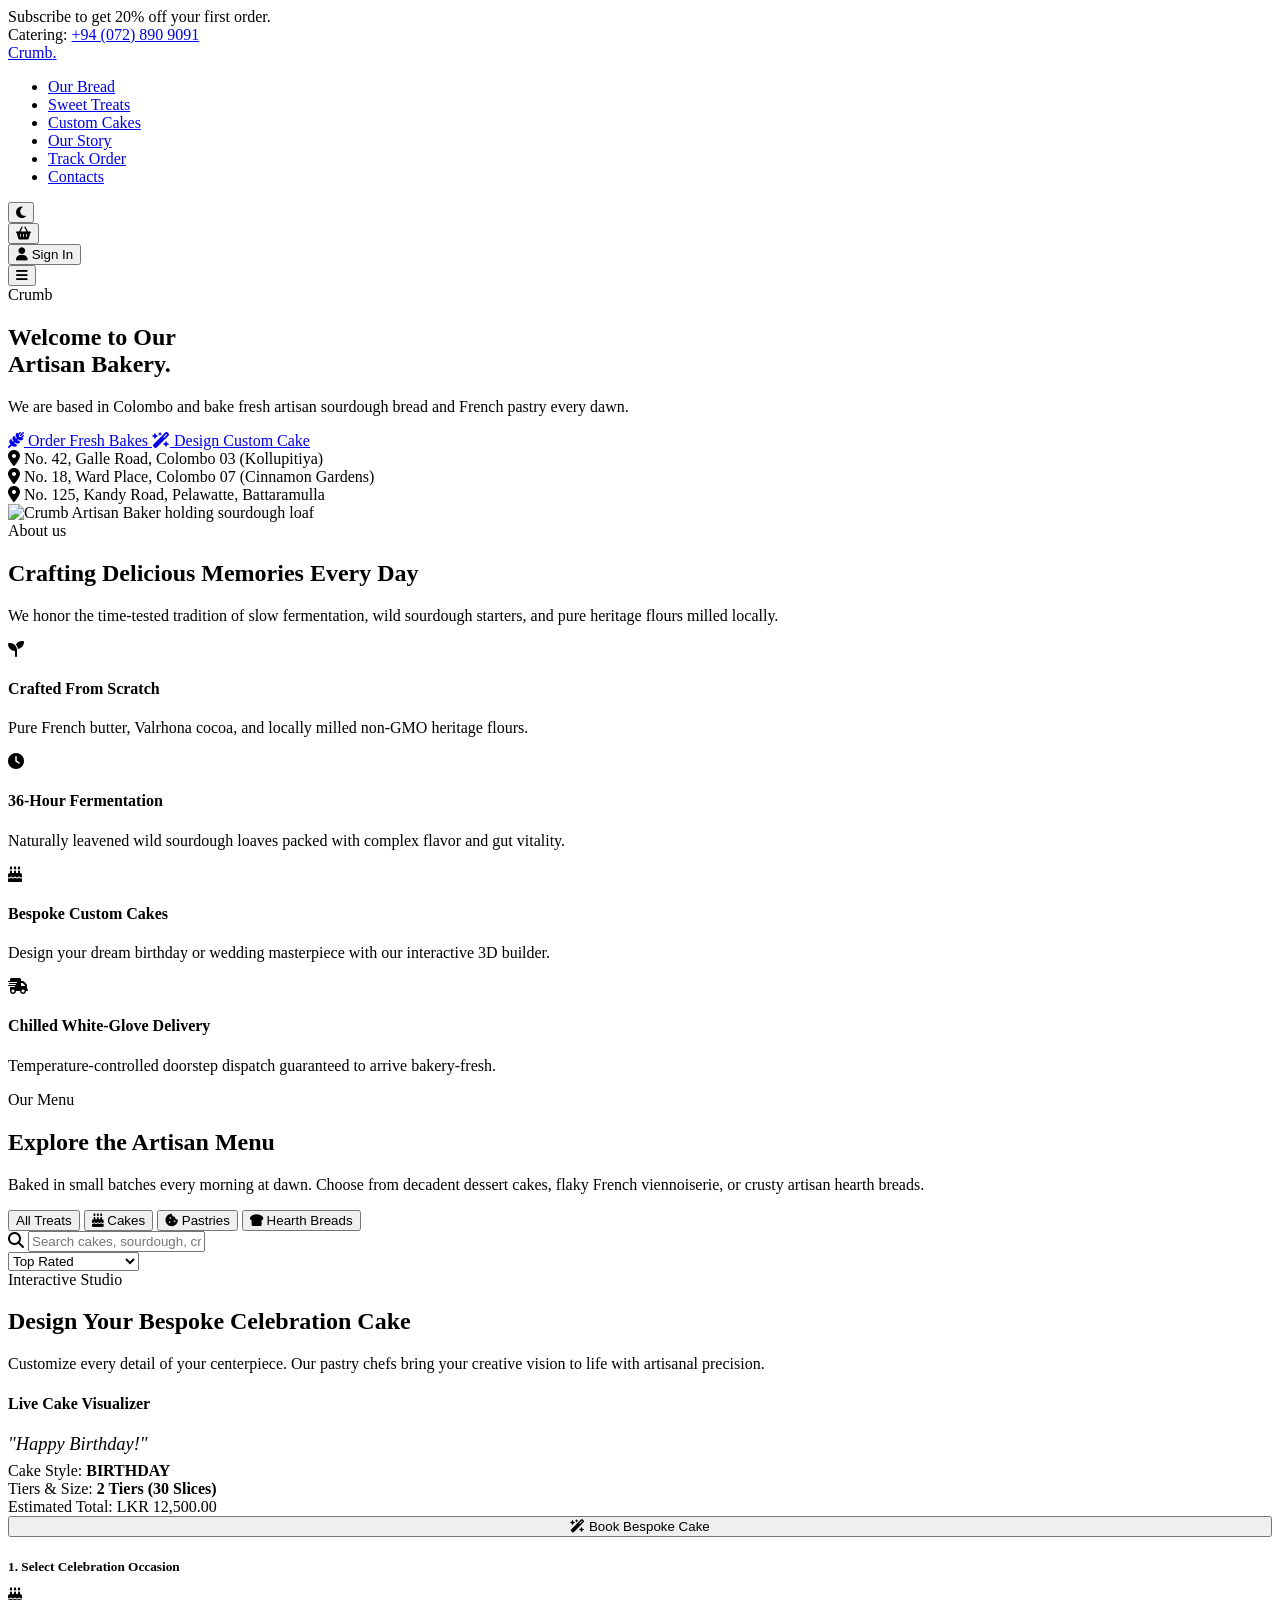
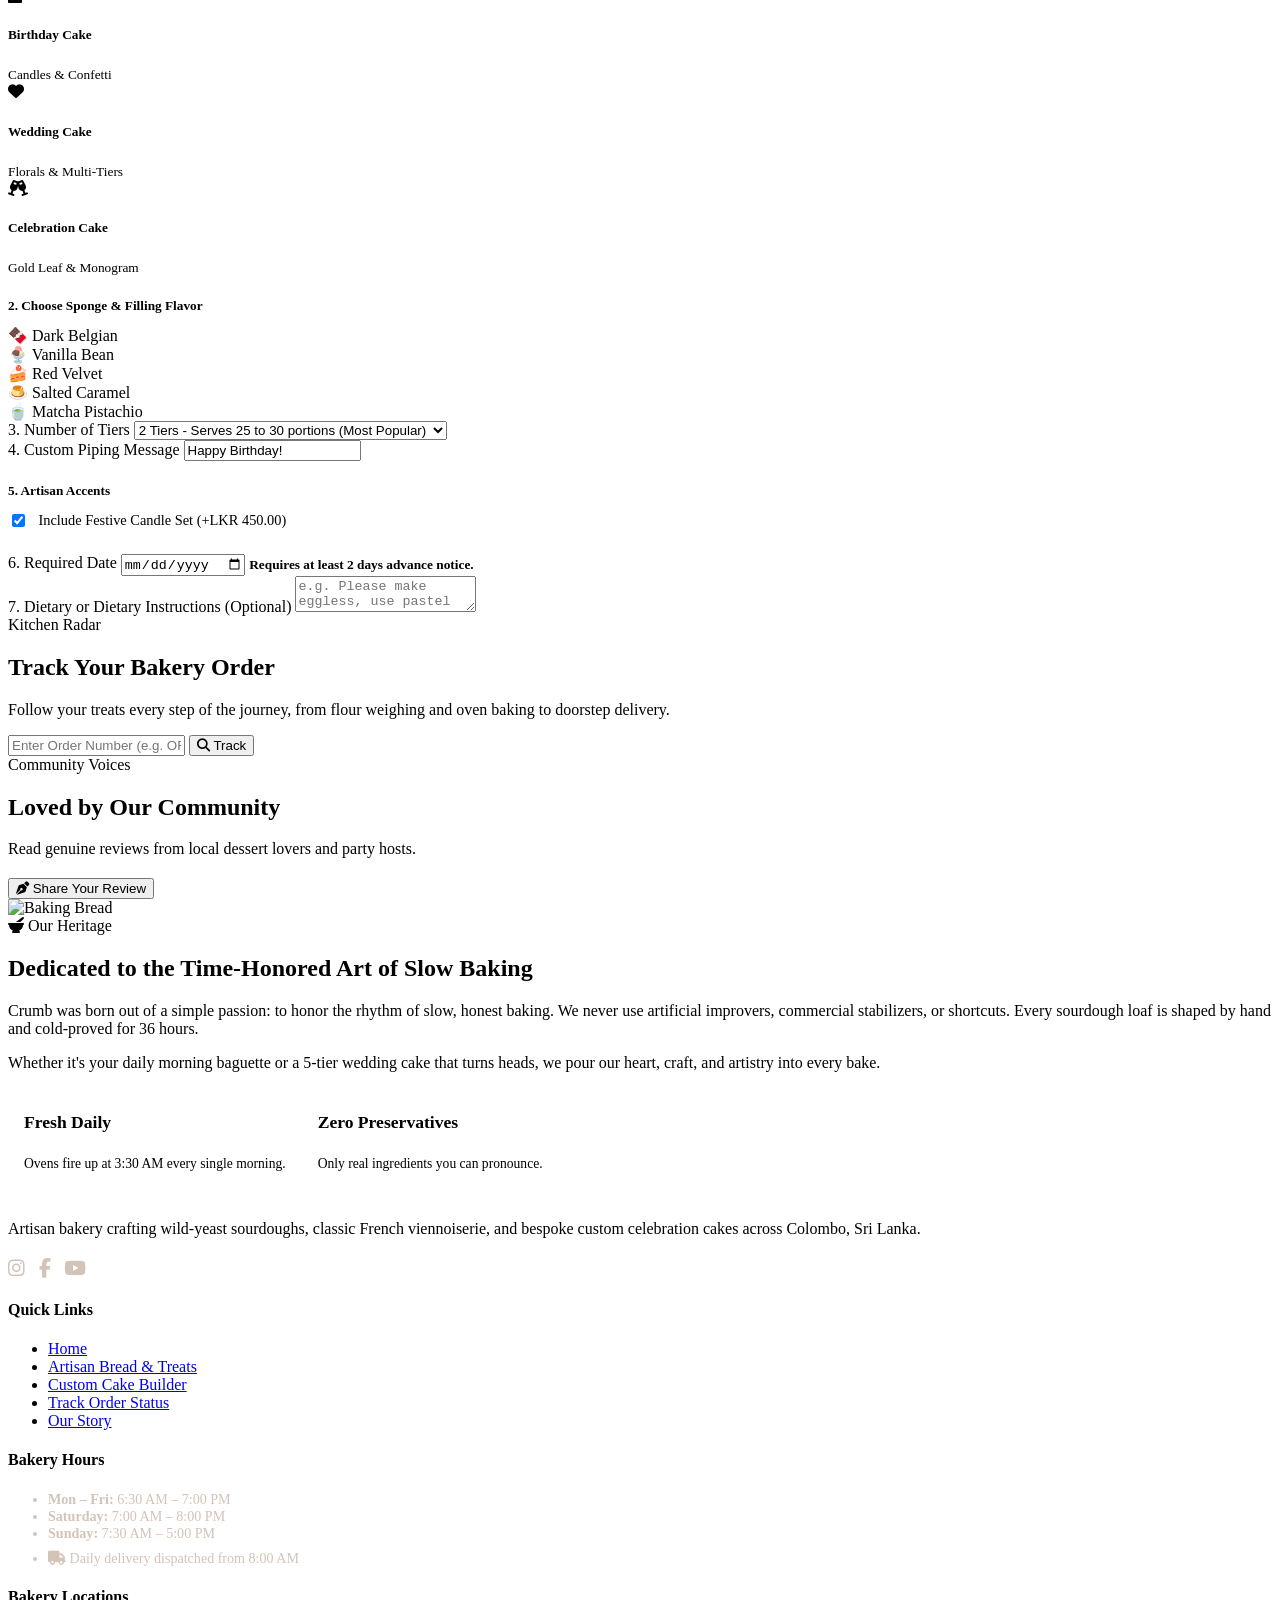
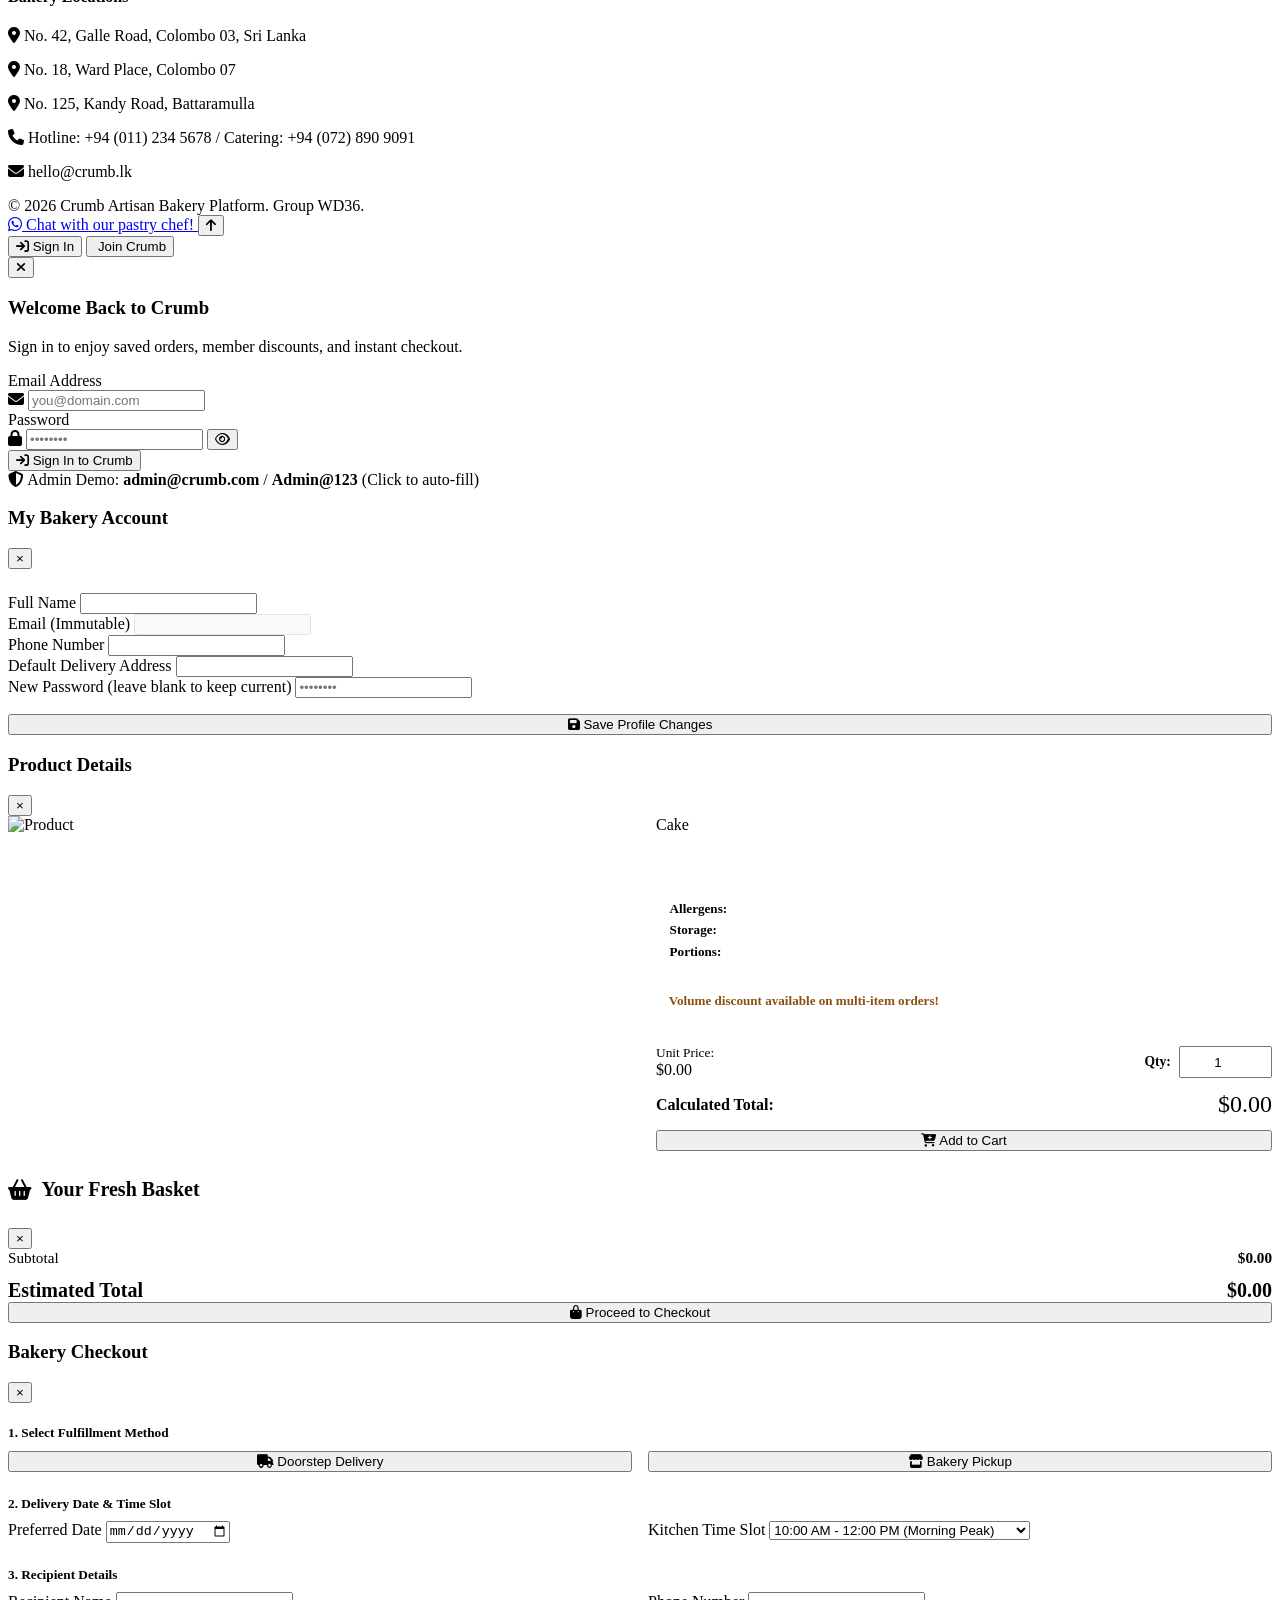
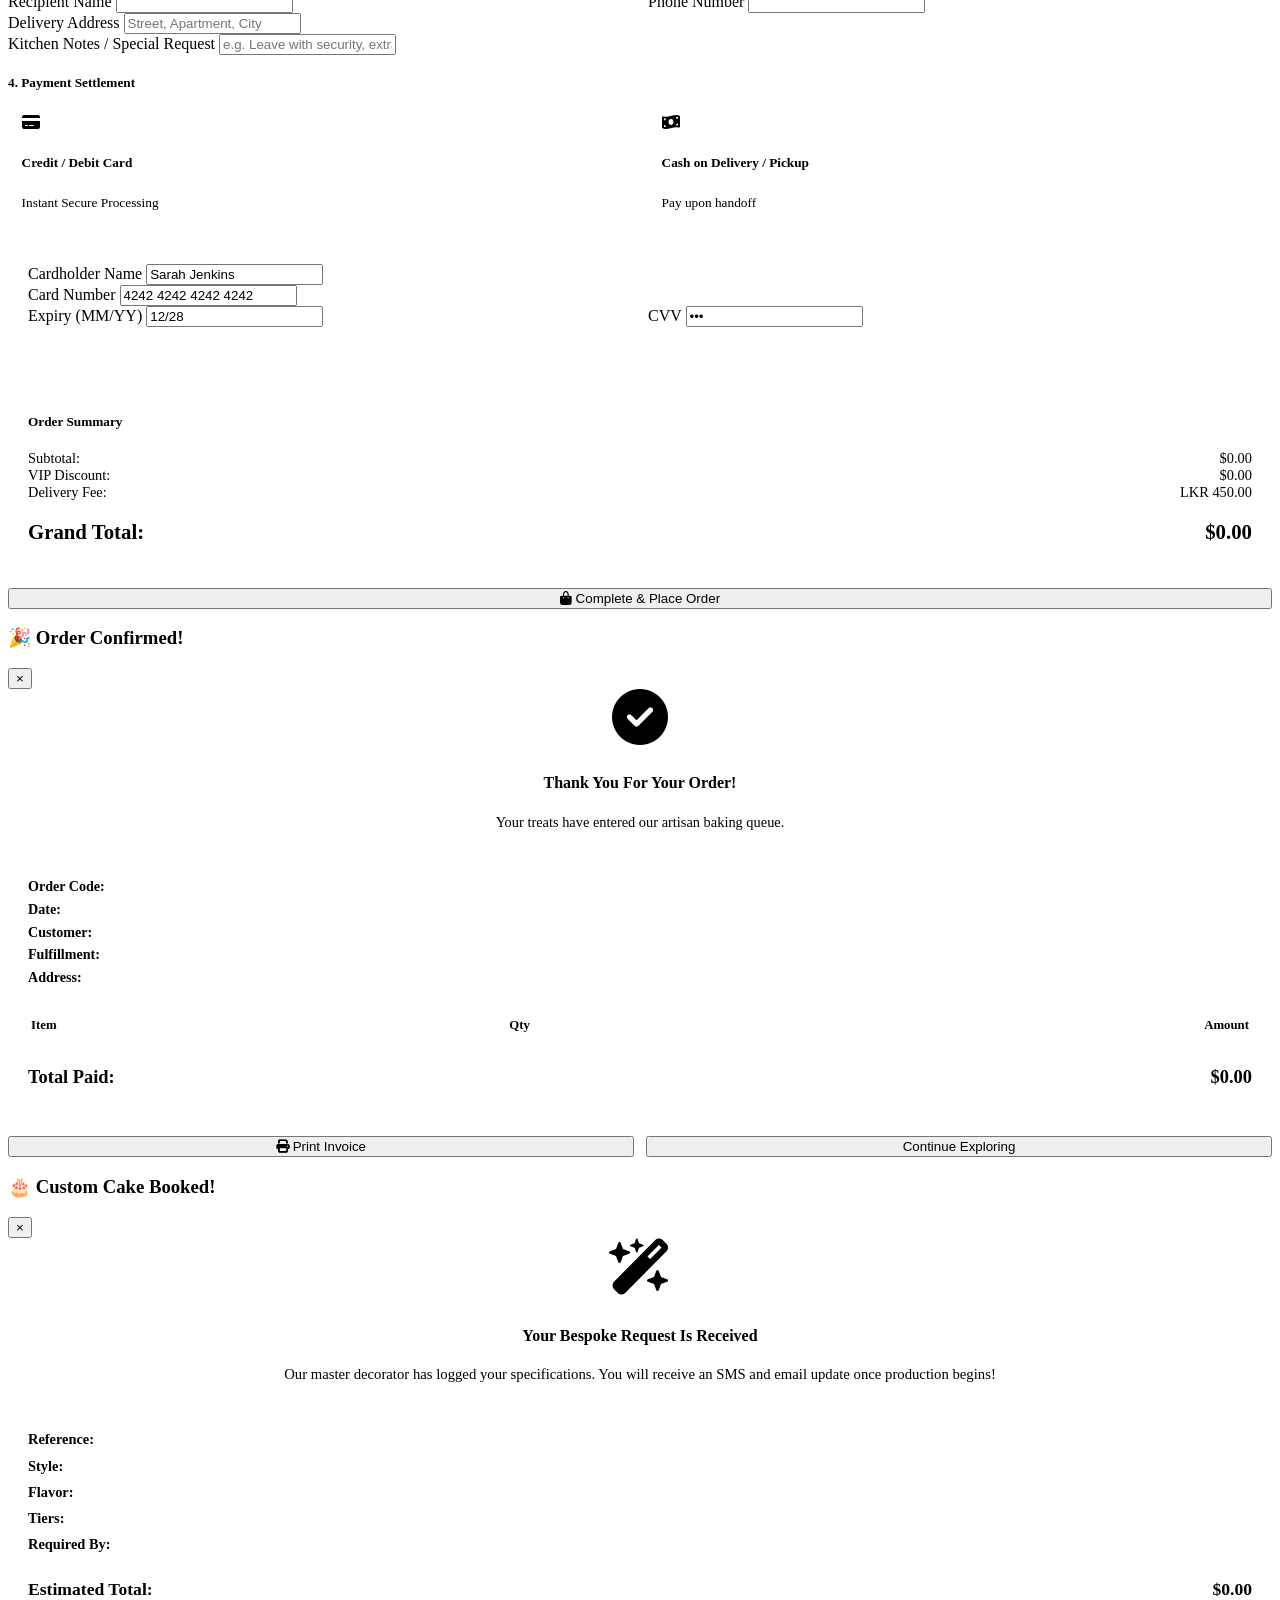
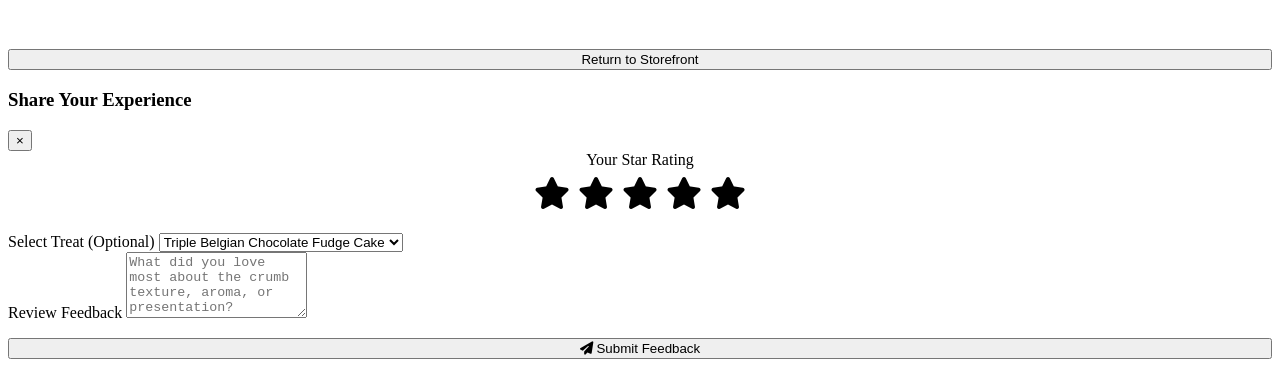
==== commit 9ed0ed66: "Updated the frontend and implemented the backend" ====
--- a/src/main/resources/static/index.html
+++ b/src/main/resources/static/index.html
@@ -215,121 +215,9 @@
                 </div>
             </div>
 
-            <!-- Products Grid Container (Static Mockup Prototype) -->
+            <!-- Products Grid Container -->
             <div class="products-grid" id="products-grid">
-                <div class="product-card reveal revealed">
-                    <div class="product-media">
-                        <span class="badge badge-cake product-badge-float">CAKE</span>
-                        <img class="product-img" src="https://images.unsplash.com/photo-1578985545062-69928b1d9587?w=600&auto=format&fit=crop&q=80" alt="Triple Belgian Chocolate Fudge Cake">
-                    </div>
-                    <div class="product-body">
-                        <div class="product-meta-row">
-                            <span class="product-rating"><i class="fa-solid fa-star"></i> 5.0 (42)</span>
-                            <span>In Stock</span>
-                        </div>
-                        <h4 class="product-title">Triple Belgian Chocolate Fudge Cake</h4>
-                        <p class="product-desc">Layers of rich dark chocolate sponge smothered with velvety Belgian chocolate ganache.</p>
-                        <div class="product-footer">
-                            <div class="product-price">LKR 6,500.00 <span>/ each</span></div>
-                            <button class="btn btn-primary btn-sm"><i class="fa-solid fa-cart-plus"></i> Add</button>
-                        </div>
-                    </div>
-                </div>
-
-                <div class="product-card reveal revealed">
-                    <div class="product-media">
-                        <span class="badge badge-cake product-badge-float">CAKE</span>
-                        <img class="product-img" src="https://images.unsplash.com/photo-1565958011703-44f9829ba187?w=600&auto=format&fit=crop&q=80" alt="Madagascan Vanilla Bean Sponge">
-                    </div>
-                    <div class="product-body">
-                        <div class="product-meta-row">
-                            <span class="product-rating"><i class="fa-solid fa-star"></i> 4.9 (38)</span>
-                            <span>In Stock</span>
-                        </div>
-                        <h4 class="product-title">Madagascan Vanilla Bean Sponge</h4>
-                        <p class="product-desc">Fluffy sponge infused with Bourbon vanilla bean caviar and fresh strawberry reduction.</p>
-                        <div class="product-footer">
-                            <div class="product-price">LKR 5,800.00 <span>/ each</span></div>
-                            <button class="btn btn-primary btn-sm"><i class="fa-solid fa-cart-plus"></i> Add</button>
-                        </div>
-                    </div>
-                </div>
-
-                <div class="product-card reveal revealed">
-                    <div class="product-media">
-                        <span class="badge badge-cake product-badge-float">CAKE</span>
-                        <img class="product-img" src="https://images.unsplash.com/photo-1535141192574-5d4897c13136?w=600&auto=format&fit=crop&q=80" alt="Salted Caramel Lotus Cake">
-                    </div>
-                    <div class="product-body">
-                        <div class="product-meta-row">
-                            <span class="product-rating"><i class="fa-solid fa-star"></i> 4.8 (29)</span>
-                            <span>In Stock</span>
-                        </div>
-                        <h4 class="product-title">Salted Caramel Lotus Cake</h4>
-                        <p class="product-desc">Biscoff spiced caramel sponge topped with crunchy Lotus crumble and sea-salt caramel glaze.</p>
-                        <div class="product-footer">
-                            <div class="product-price">LKR 6,200.00 <span>/ each</span></div>
-                            <button class="btn btn-primary btn-sm"><i class="fa-solid fa-cart-plus"></i> Add</button>
-                        </div>
-                    </div>
-                </div>
-
-                <div class="product-card reveal revealed">
-                    <div class="product-media">
-                        <span class="badge badge-pastry product-badge-float">PASTRY</span>
-                        <img class="product-img" src="https://images.unsplash.com/photo-1555507036-ab1f4038808a?w=600&auto=format&fit=crop&q=80" alt="Artisan Butter Croissant">
-                    </div>
-                    <div class="product-body">
-                        <div class="product-meta-row">
-                            <span class="product-rating"><i class="fa-solid fa-star"></i> 4.9 (64)</span>
-                            <span>In Stock</span>
-                        </div>
-                        <h4 class="product-title">Artisan Butter Croissant</h4>
-                        <p class="product-desc">Traditional French laminated pastry crafted with Normandy butter for 81 honeycomb layers.</p>
-                        <div class="product-footer">
-                            <div class="product-price">LKR 750.00 <span>/ each</span></div>
-                            <button class="btn btn-primary btn-sm"><i class="fa-solid fa-cart-plus"></i> Add</button>
-                        </div>
-                    </div>
-                </div>
-
-                <div class="product-card reveal revealed">
-                    <div class="product-media">
-                        <span class="badge badge-pastry product-badge-float">PASTRY</span>
-                        <img class="product-img" src="https://images.unsplash.com/photo-1549903072-7e6e0bedb7fb?w=600&auto=format&fit=crop&q=80" alt="Pain au Chocolat">
-                    </div>
-                    <div class="product-body">
-                        <div class="product-meta-row">
-                            <span class="product-rating"><i class="fa-solid fa-star"></i> 4.9 (45)</span>
-                            <span>In Stock</span>
-                        </div>
-                        <h4 class="product-title">Pain au Chocolat</h4>
-                        <p class="product-desc">Flaky laminated butter dough folded around twin batons of dark Valrhona semi-sweet chocolate.</p>
-                        <div class="product-footer">
-                            <div class="product-price">LKR 850.00 <span>/ each</span></div>
-                            <button class="btn btn-primary btn-sm"><i class="fa-solid fa-cart-plus"></i> Add</button>
-                        </div>
-                    </div>
-                </div>
-
-                <div class="product-card reveal revealed">
-                    <div class="product-media">
-                        <span class="badge badge-bread product-badge-float">BREAD</span>
-                        <img class="product-img" src="https://images.unsplash.com/photo-1589367920969-ab8e050bbb04?w=600&auto=format&fit=crop&q=80" alt="Country Sourdough Loaf">
-                    </div>
-                    <div class="product-body">
-                        <div class="product-meta-row">
-                            <span class="product-rating"><i class="fa-solid fa-star"></i> 5.0 (52)</span>
-                            <span>In Stock</span>
-                        </div>
-                        <h4 class="product-title">Country Sourdough Loaf</h4>
-                        <p class="product-desc">Hearth-baked wild-yeast sourdough proved for 36 hours with a blistered crust and open crumb.</p>
-                        <div class="product-footer">
-                            <div class="product-price">LKR 1,200.00 <span>/ each</span></div>
-                            <button class="btn btn-primary btn-sm"><i class="fa-solid fa-cart-plus"></i> Add</button>
-                        </div>
-                    </div>
-                </div>
+                <!-- Dynamically populated via product.js -->
             </div>
         </div>
     </section>
@@ -503,41 +391,7 @@
             </div>
 
             <div class="testimonials-grid" id="testimonials-grid">
-                <div class="testimonial-card reveal revealed">
-                    <div class="testimonial-stars"><i class="fa-solid fa-star"></i><i class="fa-solid fa-star"></i><i class="fa-solid fa-star"></i><i class="fa-solid fa-star"></i><i class="fa-solid fa-star"></i></div>
-                    <p class="testimonial-text">"The triple chocolate fudge cake was the star of our anniversary dinner! Deep rich cocoa without being overly sweet. Truly the finest in Colombo."</p>
-                    <div class="testimonial-author">
-                        <div class="author-avatar">D</div>
-                        <div>
-                            <h5 style="font-size: 0.95rem; margin-bottom: 2px;">Dilshan Perera</h5>
-                            <small style="color: var(--text-muted);">Verified Foodie &bull; Kollupitiya</small>
-                        </div>
-                    </div>
-                </div>
-
-                <div class="testimonial-card reveal revealed">
-                    <div class="testimonial-stars"><i class="fa-solid fa-star"></i><i class="fa-solid fa-star"></i><i class="fa-solid fa-star"></i><i class="fa-solid fa-star"></i><i class="fa-solid fa-star"></i></div>
-                    <p class="testimonial-text">"Hands down the best sourdough in Sri Lanka. The crust crackles like a dream and the crumb is delightfully soft and airy. My morning staple!"</p>
-                    <div class="testimonial-author">
-                        <div class="author-avatar">A</div>
-                        <div>
-                            <h5 style="font-size: 0.95rem; margin-bottom: 2px;">Amaya Jayawardena</h5>
-                            <small style="color: var(--text-muted);">VIP Gold Member &bull; Cinnamon Gardens</small>
-                        </div>
-                    </div>
-                </div>
-
-                <div class="testimonial-card reveal revealed">
-                    <div class="testimonial-stars"><i class="fa-solid fa-star"></i><i class="fa-solid fa-star"></i><i class="fa-solid fa-star"></i><i class="fa-solid fa-star"></i><i class="fa-solid fa-star"></i></div>
-                    <p class="testimonial-text">"Our custom 3-tier wedding cake was stunning! The floral arrangement and delicate piping matched our theme down to the millimetre. Highly recommended!"</p>
-                    <div class="testimonial-author">
-                        <div class="author-avatar">K</div>
-                        <div>
-                            <h5 style="font-size: 0.95rem; margin-bottom: 2px;">Kavinda &amp; Senuri</h5>
-                            <small style="color: var(--text-muted);">Wedding Event &bull; Battaramulla</small>
-                        </div>
-                    </div>
-                </div>
+                <!-- Populated via payment.js -->
             </div>
         </div>
     </section>
@@ -1187,7 +1041,13 @@
         </div>
     </div>
 
-    <!-- JavaScript Prototype Scripts (Version 1: Static UI prototype before backend integration) -->
+    <!-- JavaScript Application Scripts -->
     <script src="/js/common.js"></script>
+    <script src="/js/customer.js"></script>
+    <script src="/js/product.js"></script>
+    <script src="/js/customcake.js"></script>
+    <script src="/js/order.js"></script>
+    <script src="/js/booking.js"></script>
+    <script src="/js/payment.js"></script>
 </body>
 </html>
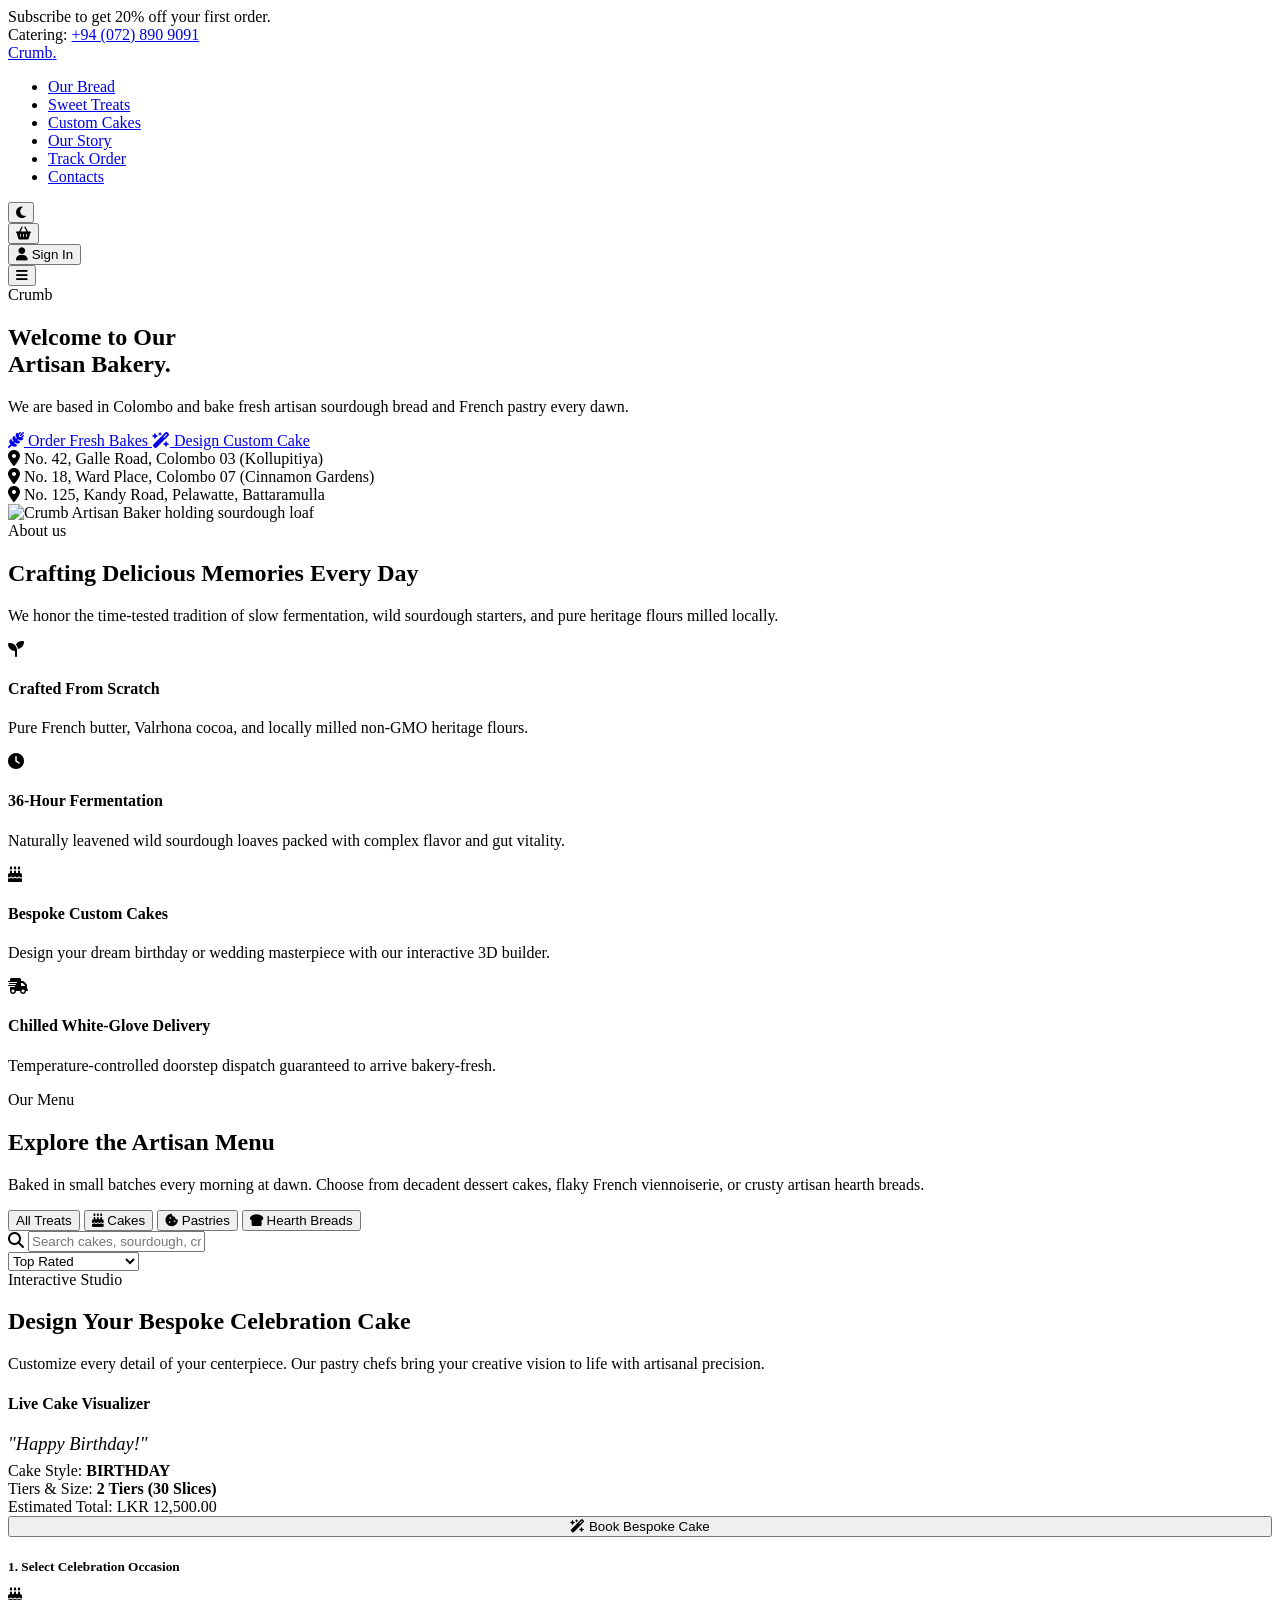
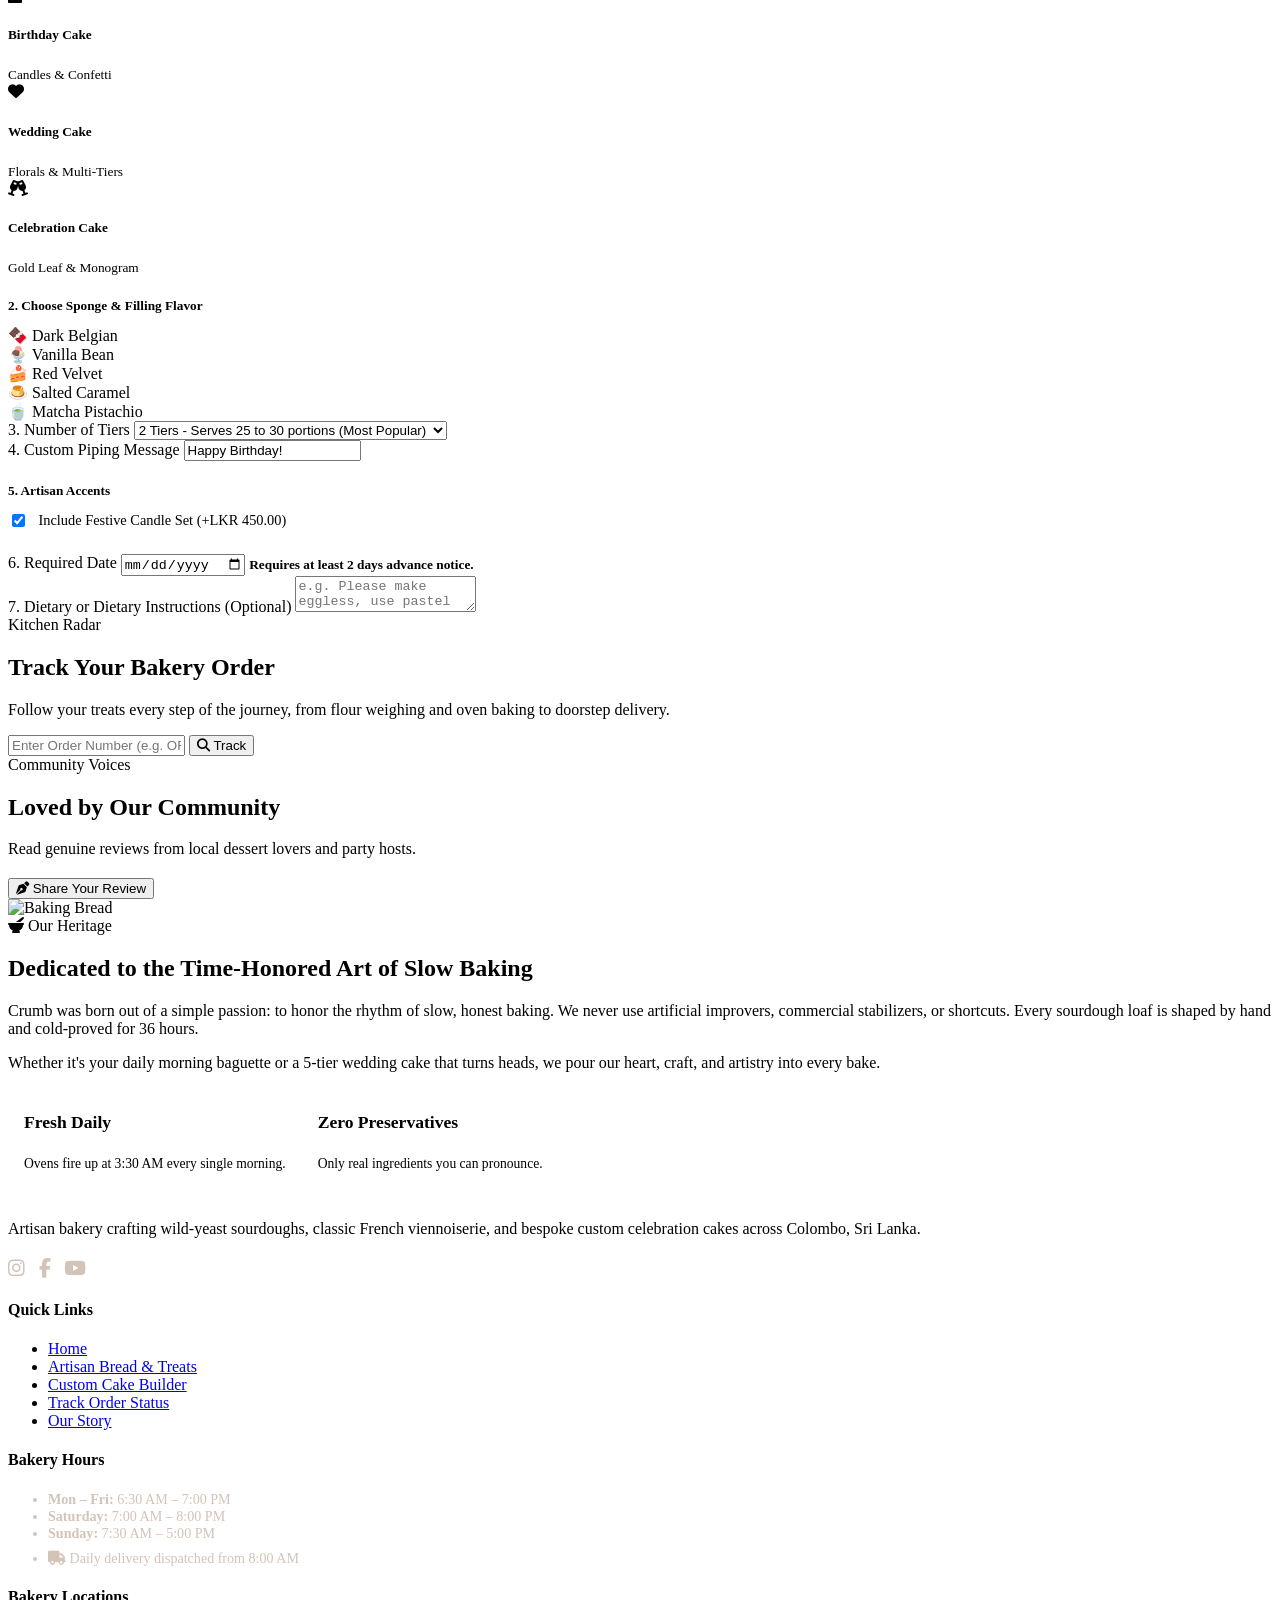
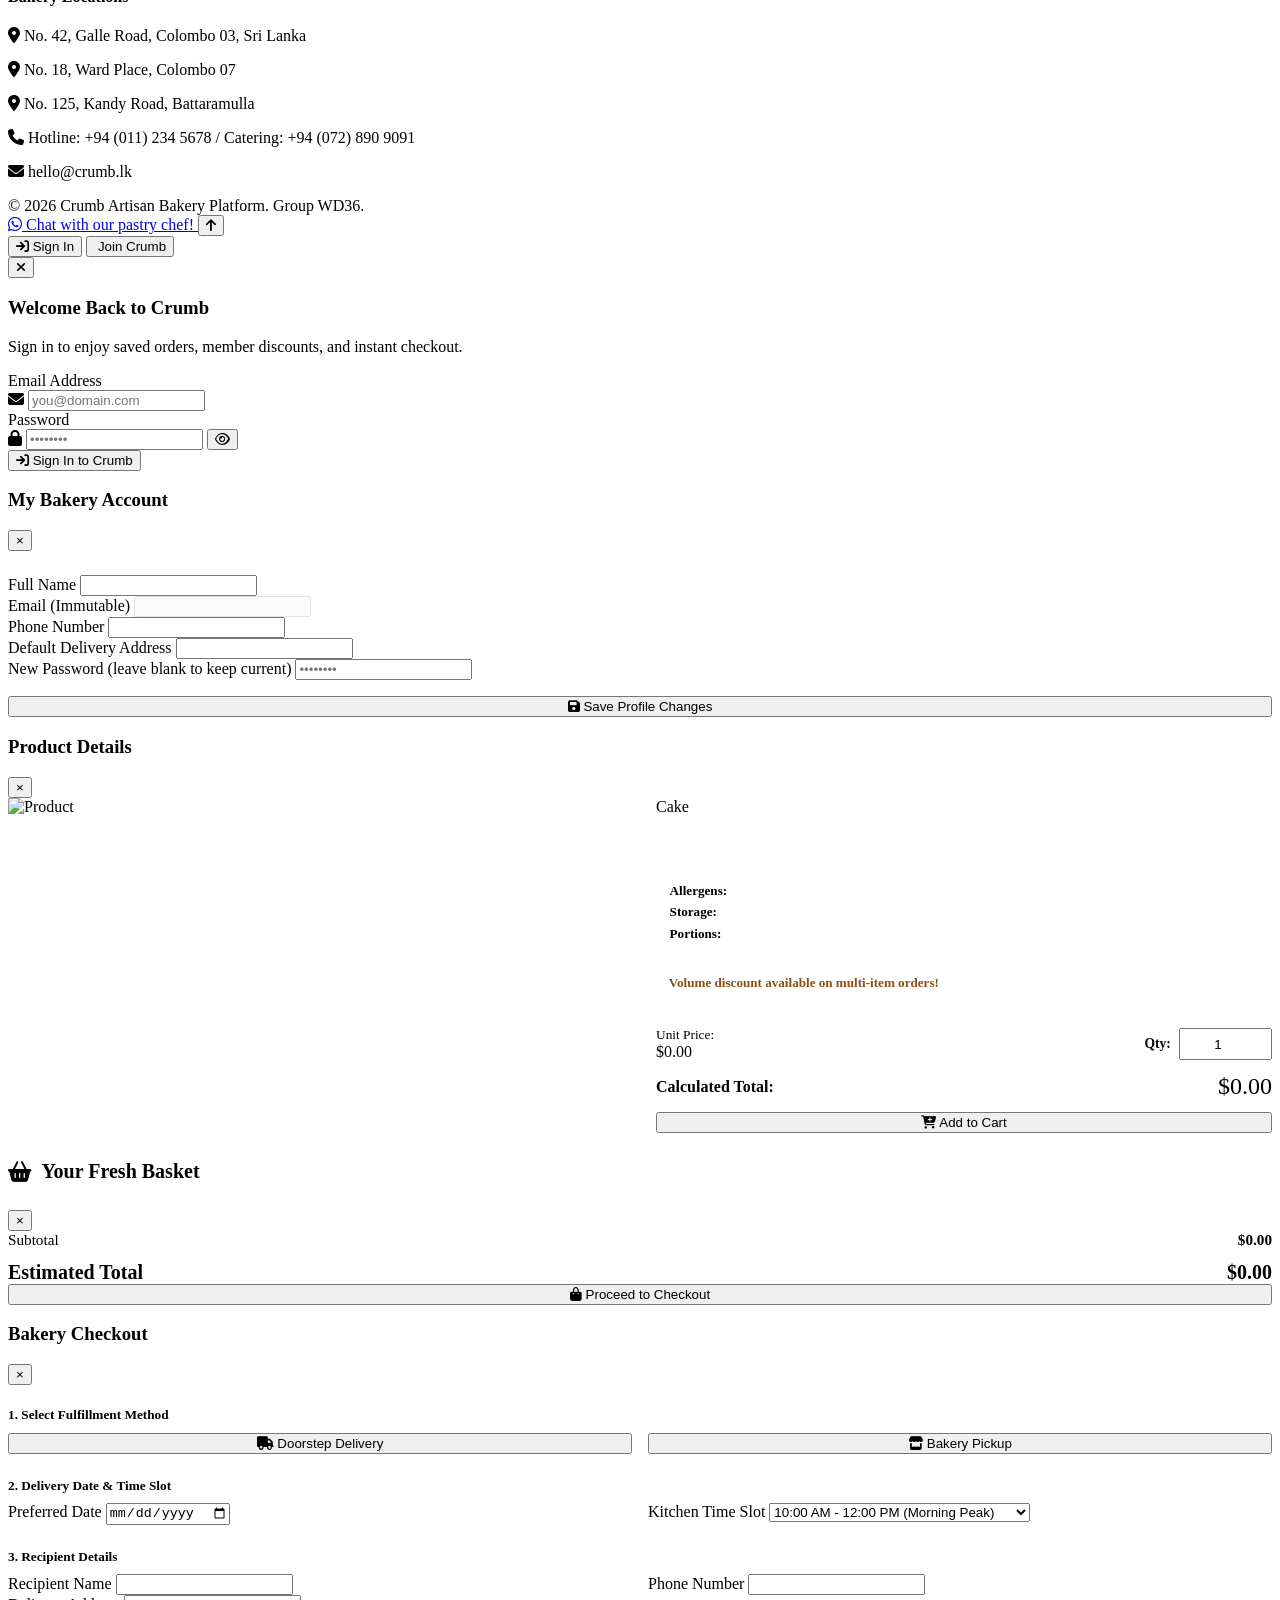
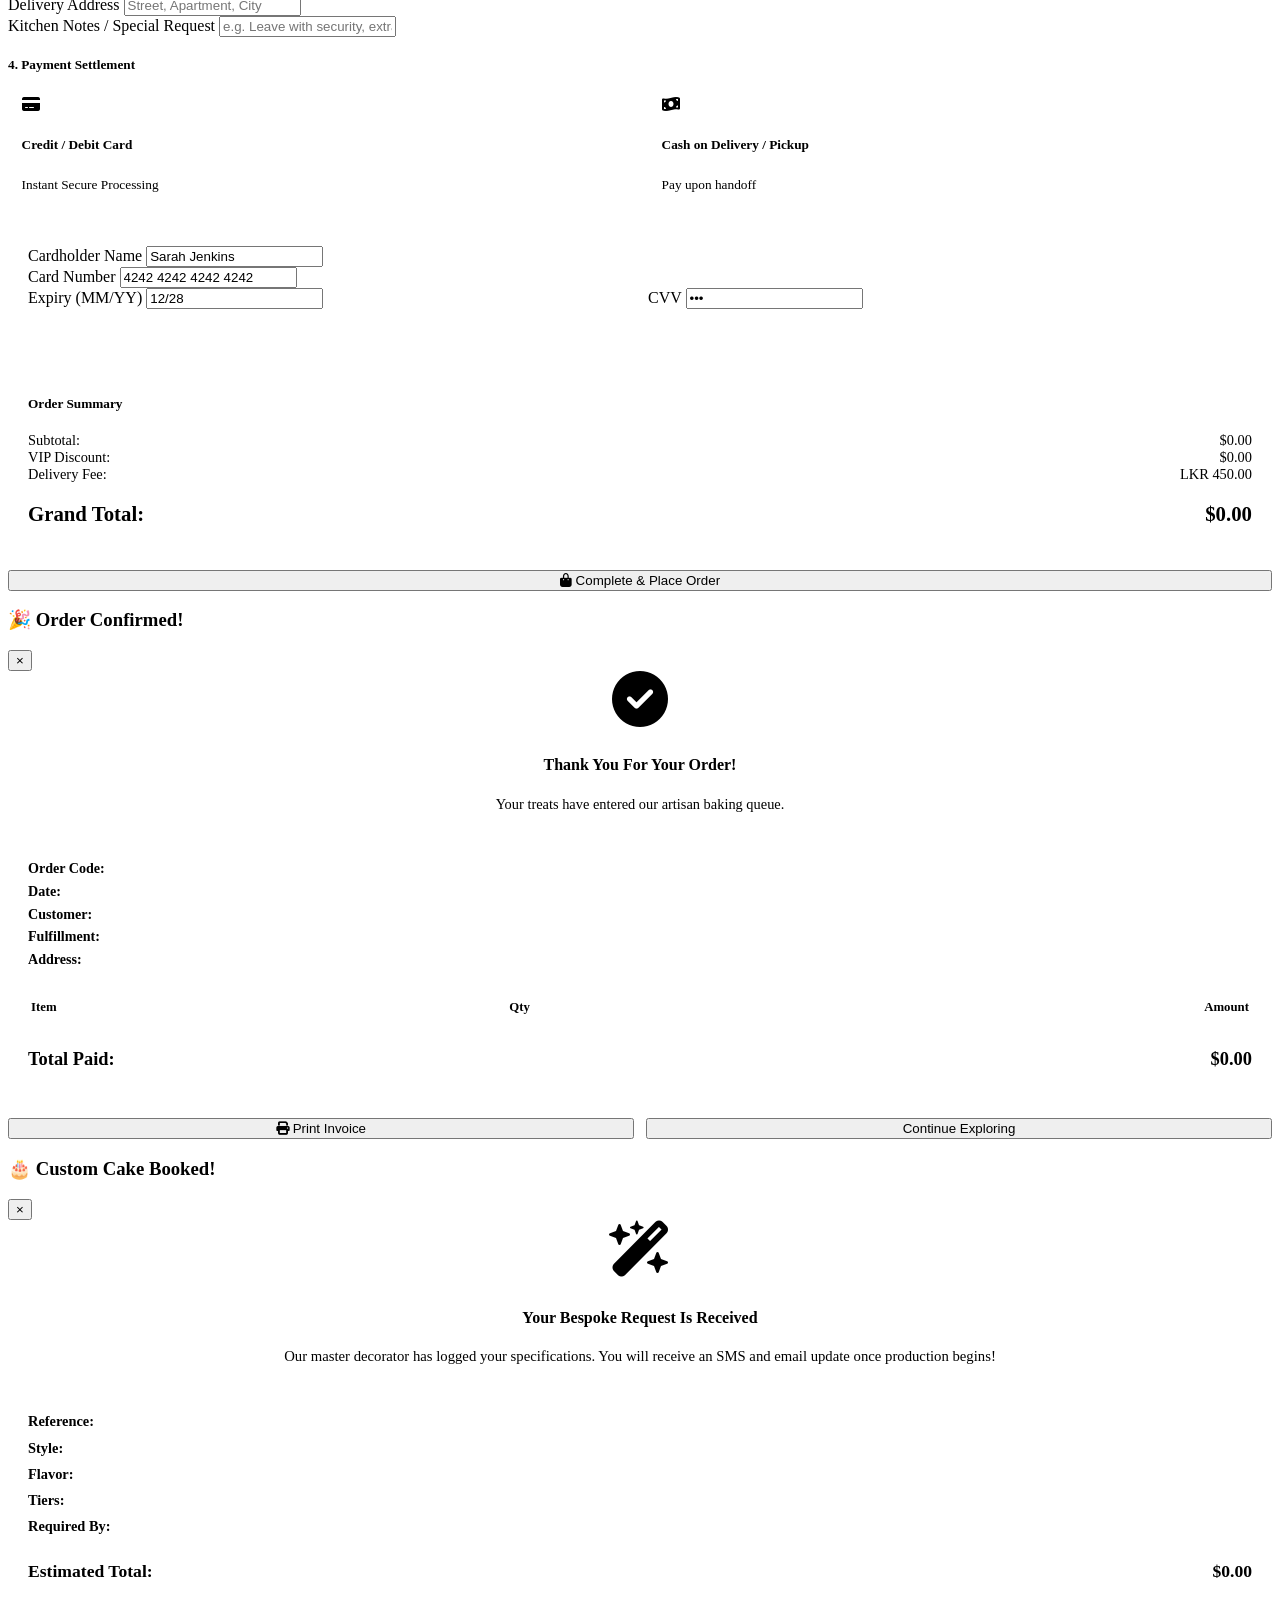
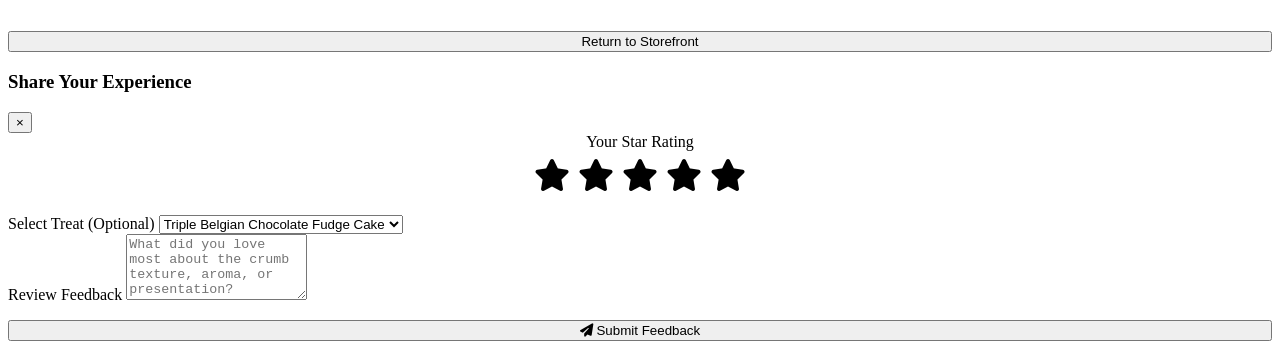
==== commit 90b9dbe2: "Removed Clickable Auto-Fill Login" ====
--- a/src/main/resources/static/index.html
+++ b/src/main/resources/static/index.html
@@ -5,15 +5,15 @@
     <meta name="viewport" content="width=device-width, initial-scale=1.0">
     <title>Crumb | Artisan Bakery &amp; Bespoke Custom Cakes</title>
     <meta name="description" content="Crumb is an artisan bakery crafting fresh wild-yeast sourdoughs, delicate French pastries, and bespoke celebration cakes in Colombo, Sri Lanka.">
-    
+
     <!-- Google Fonts: Playfair Display, Alex Brush & Plus Jakarta Sans -->
     <link rel="preconnect" href="https://fonts.googleapis.com">
     <link rel="preconnect" href="https://fonts.gstatic.com" crossorigin>
     <link href="https://fonts.googleapis.com/css2?family=Alex+Brush&family=Playfair+Display:ital,wght@0,400;0,600;0,700;0,800;1,400;1,600&family=Plus+Jakarta+Sans:wght@400;500;600;700;800&display=swap" rel="stylesheet">
-    
+
     <!-- Font Awesome Icons -->
     <link rel="stylesheet" href="https://cdnjs.cloudflare.com/ajax/libs/font-awesome/6.5.1/css/all.min.css">
-    
+
     <!-- Stylesheets -->
     <link rel="stylesheet" href="/css/variables.css">
     <link rel="stylesheet" href="/css/main.css">
@@ -21,1033 +21,1028 @@
 </head>
 <body>
 
-    <!-- Top Utility Bar (Promo & Catering Hotline Matching Reference) -->
-    <div class="top-utility-bar">
-        <div class="container top-utility-container">
-            <div class="top-utility-promo">
-                <span>Subscribe to get 20% off your first order.</span>
-            </div>
-            <div class="top-utility-contact">
-                <span>Catering: <a href="tel:+94728909091">+94 (072) 890 9091</a></span>
-            </div>
-        </div>
-    </div>
-
-    <!-- Sticky Glass Header / Navbar -->
-    <header class="header" id="main-header">
-        <div class="container nav-container">
-            <!-- Brand Logo -->
-            <a href="#home" class="brand-logo">
-                <div class="brand-text">Crumb<span class="brand-dot">.</span></div>
-            </a>
-
-            <!-- Navigation Links -->
-            <ul class="nav-links">
-                <li><a href="#catalog" class="nav-link" data-category-filter="BREAD">Our Bread</a></li>
-                <li><a href="#catalog" class="nav-link" data-category-filter="PASTRY">Sweet Treats</a></li>
-                <li><a href="#cake-builder" class="nav-link">Custom Cakes</a></li>
-                <li><a href="#about" class="nav-link">Our Story</a></li>
-                <li><a href="#tracking" class="nav-link">Track Order</a></li>
-                <li><a href="#contacts" class="nav-link">Contacts</a></li>
-            </ul>
-
-            <!-- Navigation Actions -->
-            <div class="nav-actions">
-
-                <!-- Theme Toggle Button (Dark / Light) -->
-                <button class="theme-toggle-btn" title="Toggle Dark/Light Mode" aria-label="Toggle theme">
-                    <i class="fa-solid fa-moon"></i>
-                </button>
-
-                <!-- Cart Button with Live Badge -->
-                <div class="cart-btn-wrapper">
-                    <button class="cart-trigger-btn" aria-label="View Shopping Cart">
-                        <i class="fa-solid fa-basket-shopping"></i>
-                        <span class="cart-badge" style="display: none;">0</span>
+<!-- Top Utility Bar (Promo & Catering Hotline Matching Reference) -->
+<div class="top-utility-bar">
+    <div class="container top-utility-container">
+        <div class="top-utility-promo">
+            <span>Subscribe to get 20% off your first order.</span>
+        </div>
+        <div class="top-utility-contact">
+            <span>Catering: <a href="tel:+94728909091">+94 (072) 890 9091</a></span>
+        </div>
+    </div>
+</div>
+
+<!-- Sticky Glass Header / Navbar -->
+<header class="header" id="main-header">
+    <div class="container nav-container">
+        <!-- Brand Logo -->
+        <a href="#home" class="brand-logo">
+            <div class="brand-text">Crumb<span class="brand-dot">.</span></div>
+        </a>
+
+        <!-- Navigation Links -->
+        <ul class="nav-links">
+            <li><a href="#catalog" class="nav-link" data-category-filter="BREAD">Our Bread</a></li>
+            <li><a href="#catalog" class="nav-link" data-category-filter="PASTRY">Sweet Treats</a></li>
+            <li><a href="#cake-builder" class="nav-link">Custom Cakes</a></li>
+            <li><a href="#about" class="nav-link">Our Story</a></li>
+            <li><a href="#tracking" class="nav-link">Track Order</a></li>
+            <li><a href="#contacts" class="nav-link">Contacts</a></li>
+        </ul>
+
+        <!-- Navigation Actions -->
+        <div class="nav-actions">
+
+            <!-- Theme Toggle Button (Dark / Light) -->
+            <button class="theme-toggle-btn" title="Toggle Dark/Light Mode" aria-label="Toggle theme">
+                <i class="fa-solid fa-moon"></i>
+            </button>
+
+            <!-- Cart Button with Live Badge -->
+            <div class="cart-btn-wrapper">
+                <button class="cart-trigger-btn" aria-label="View Shopping Cart">
+                    <i class="fa-solid fa-basket-shopping"></i>
+                    <span class="cart-badge" style="display: none;">0</span>
+                </button>
+            </div>
+
+            <!-- Guest Login Button -->
+            <div class="guest-only">
+                <button class="btn btn-primary btn-sm open-auth-btn" data-default-tab="login-tab">
+                    <i class="fa-solid fa-user"></i> Sign In
+                </button>
+            </div>
+
+            <!-- Authenticated User Dropdown -->
+            <div class="user-only" style="display: none; align-items: center; gap: 0.6rem;">
+                <button class="btn btn-outline btn-sm open-profile-btn" style="border-radius: var(--radius-full); padding: 0.4rem 0.9rem;">
+                    <i class="fa-solid fa-circle-user"></i> <span class="user-display-name">Foodie</span>
+                </button>
+                <!-- Admin Shortcut Button -->
+                <a href="/admin.html" class="btn btn-accent btn-sm admin-only" style="display: none;" title="Open Admin Portal">
+                    <i class="fa-solid fa-gauge-high"></i> Admin
+                </a>
+                <button class="btn btn-outline btn-sm logout-btn" title="Sign Out">
+                    <i class="fa-solid fa-right-from-bracket"></i>
+                </button>
+            </div>
+
+            <!-- Mobile Hamburger Toggle -->
+            <button class="hamburger-btn" id="mobile-menu-toggle" aria-label="Toggle Mobile Menu">
+                <i class="fa-solid fa-bars"></i>
+            </button>
+        </div>
+    </div>
+</header>
+
+<!-- Hero Section Matching Reference Image -->
+<section class="hero-section" id="home">
+    <div class="container hero-container">
+        <div class="hero-grid">
+            <div class="hero-content reveal">
+                <!-- Script Cursive Flourish -->
+                <div class="hero-script-eyebrow">Crumb</div>
+
+                <h1 class="hero-headline">
+                    Welcome to Our<br>
+                    Artisan Bakery<span class="hero-dot">.</span>
+                </h1>
+
+                <p class="hero-subtext">
+                    We are based in Colombo and bake fresh artisan sourdough bread and French pastry every dawn.
+                </p>
+
+                <div class="hero-cta-group">
+                    <a href="#catalog" class="btn btn-primary btn-lg">
+                        <i class="fa-solid fa-wheat-awn"></i> Order Fresh Bakes
+                    </a>
+                    <a href="#cake-builder" class="btn btn-outline btn-lg">
+                        <i class="fa-solid fa-wand-magic-sparkles"></i> Design Custom Cake
+                    </a>
+                </div>
+
+                <!-- 3 Location Pins from Reference Screenshot -->
+                <div class="hero-locations-bar">
+                    <div class="hero-location-item">
+                        <i class="fa-solid fa-location-dot location-icon"></i>
+                        <span>No. 42, Galle Road, Colombo 03 (Kollupitiya)</span>
+                    </div>
+                    <div class="hero-location-item">
+                        <i class="fa-solid fa-location-dot location-icon"></i>
+                        <span>No. 18, Ward Place, Colombo 07 (Cinnamon Gardens)</span>
+                    </div>
+                    <div class="hero-location-item">
+                        <i class="fa-solid fa-location-dot location-icon"></i>
+                        <span>No. 125, Kandy Road, Pelawatte, Battaramulla</span>
+                    </div>
+                </div>
+            </div>
+
+            <!-- Right Visual: Baker with rustic sourdough -->
+            <div class="hero-visual reveal">
+                <div class="hero-baker-wrapper">
+                    <img src="/images/hero-baker.jpg" alt="Crumb Artisan Baker holding sourdough loaf" class="hero-baker-img">
+                </div>
+            </div>
+        </div>
+    </div>
+</section>
+
+<!-- Value Highlights / About Section Matching Reference -->
+<section class="features-section" id="about">
+    <div class="container">
+        <div class="section-header reveal">
+            <div class="section-script-eyebrow">About us</div>
+            <h2 class="section-title">Crafting Delicious Memories Every Day</h2>
+            <p>We honor the time-tested tradition of slow fermentation, wild sourdough starters, and pure heritage flours milled locally.</p>
+        </div>
+
+        <div class="features-grid">
+            <div class="feature-card reveal">
+                <div class="feature-icon"><i class="fa-solid fa-seedling"></i></div>
+                <h4>Crafted From Scratch</h4>
+                <p>Pure French butter, Valrhona cocoa, and locally milled non-GMO heritage flours.</p>
+            </div>
+            <div class="feature-card reveal">
+                <div class="feature-icon"><i class="fa-solid fa-clock"></i></div>
+                <h4>36-Hour Fermentation</h4>
+                <p>Naturally leavened wild sourdough loaves packed with complex flavor and gut vitality.</p>
+            </div>
+            <div class="feature-card reveal">
+                <div class="feature-icon"><i class="fa-solid fa-cake-candles"></i></div>
+                <h4>Bespoke Custom Cakes</h4>
+                <p>Design your dream birthday or wedding masterpiece with our interactive 3D builder.</p>
+            </div>
+            <div class="feature-card reveal">
+                <div class="feature-icon"><i class="fa-solid fa-truck-fast"></i></div>
+                <h4>Chilled White-Glove Delivery</h4>
+                <p>Temperature-controlled doorstep dispatch guaranteed to arrive bakery-fresh.</p>
+            </div>
+        </div>
+    </div>
+</section>
+
+<!-- Product Catalog Section -->
+<section class="catalog-section" id="catalog">
+    <div class="container">
+        <div class="section-header reveal">
+            <div class="section-script-eyebrow">Our Menu</div>
+            <h2 class="section-title">Explore the Artisan Menu</h2>
+            <p>Baked in small batches every morning at dawn. Choose from decadent dessert cakes, flaky French viennoiserie, or crusty artisan hearth breads.</p>
+        </div>
+
+        <!-- Filter & Search Toolbar -->
+        <div class="catalog-toolbar reveal">
+            <div class="category-chips">
+                <button class="category-chip active" data-category="ALL">All Treats</button>
+                <button class="category-chip" data-category="CAKE"><i class="fa-solid fa-cake-candles"></i> Cakes</button>
+                <button class="category-chip" data-category="PASTRY"><i class="fa-solid fa-cookie-bite"></i> Pastries</button>
+                <button class="category-chip" data-category="BREAD"><i class="fa-solid fa-bread-slice"></i> Hearth Breads</button>
+            </div>
+
+            <div class="search-sort-group">
+                <div class="search-input-wrapper">
+                    <i class="fa-solid fa-magnifying-glass search-icon"></i>
+                    <input type="text" id="catalog-search-input" class="search-input" placeholder="Search cakes, sourdough, croissants...">
+                </div>
+                <select id="catalog-sort-select" class="sort-select" aria-label="Sort products">
+                    <option value="rating">Top Rated</option>
+                    <option value="price-asc">Price: Low to High</option>
+                    <option value="price-desc">Price: High to Low</option>
+                    <option value="name">Name: A to Z</option>
+                </select>
+            </div>
+        </div>
+
+        <!-- Products Grid Container -->
+        <div class="products-grid" id="products-grid">
+            <!-- Dynamically populated via product.js -->
+        </div>
+    </div>
+</section>
+
+<!-- Custom Cake Builder Section -->
+<section class="cake-builder-section" id="cake-builder">
+    <div class="container">
+        <div class="section-header reveal">
+            <div class="section-script-eyebrow">Interactive Studio</div>
+            <h2 class="section-title">Design Your Bespoke Celebration Cake</h2>
+            <p>Customize every detail of your centerpiece. Our pastry chefs bring your creative vision to life with artisanal precision.</p>
+        </div>
+
+        <div class="builder-grid">
+            <!-- Visualizer & Live Price Breakdown -->
+            <div class="builder-preview-panel reveal">
+                <h4 style="align-self: flex-start;">Live Cake Visualizer</h4>
+
+                <div class="cake-stage">
+                    <div class="cake-plate"></div>
+                    <div id="cake-stage-layers" style="display: flex; flex-direction: column-reverse; align-items: center;">
+                        <!-- Dynamically updated by customcake.js -->
+                    </div>
+                </div>
+
+                <div style="font-family: var(--font-heading); font-size: 1.15rem; font-style: italic; color: var(--color-primary); min-height: 28px;" id="cake-preview-inscription">
+                    "Happy Birthday!"
+                </div>
+
+                <!-- Live Breakdown Card -->
+                <div class="builder-summary-card">
+                    <div class="summary-line">
+                        <span style="color: var(--text-muted);">Cake Style:</span>
+                        <span id="breakdown-type-label" style="font-weight: 700;">BIRTHDAY</span>
+                    </div>
+                    <div class="summary-line">
+                        <span style="color: var(--text-muted);">Tiers & Size:</span>
+                        <span id="breakdown-tiers-label" style="font-weight: 700;">2 Tiers (30 Slices)</span>
+                    </div>
+                    <div class="summary-line summary-total">
+                        <span>Estimated Total:</span>
+                        <span id="builder-total-price">LKR 12,500.00</span>
+                    </div>
+                </div>
+
+                <button class="btn btn-accent btn-lg" id="submit-custom-cake-btn" style="width: 100%;">
+                    <i class="fa-solid fa-wand-magic-sparkles"></i> Book Bespoke Cake
+                </button>
+            </div>
+
+            <!-- Customization Controls Panel -->
+            <div class="builder-form-panel reveal">
+                <!-- Step 1: Occasion -->
+                <h5 style="margin-bottom: 0.75rem;">1. Select Celebration Occasion</h5>
+                <div class="cake-type-selector">
+                    <div class="cake-type-card active" data-type="BIRTHDAY">
+                        <i class="fa-solid fa-cake-candles"></i>
+                        <h5>Birthday Cake</h5>
+                        <small style="color: var(--text-muted);">Candles & Confetti</small>
+                    </div>
+                    <div class="cake-type-card" data-type="WEDDING">
+                        <i class="fa-solid fa-heart"></i>
+                        <h5>Wedding Cake</h5>
+                        <small style="color: var(--text-muted);">Florals & Multi-Tiers</small>
+                    </div>
+                    <div class="cake-type-card" data-type="CELEBRATION">
+                        <i class="fa-solid fa-champagne-glasses"></i>
+                        <h5>Celebration Cake</h5>
+                        <small style="color: var(--text-muted);">Gold Leaf & Monogram</small>
+                    </div>
+                </div>
+
+                <!-- Step 2: Flavor Selection -->
+                <h5 style="margin-bottom: 0.75rem;">2. Choose Sponge & Filling Flavor</h5>
+                <div class="flavor-grid">
+                    <div class="flavor-chip active" data-flavor="Belgian Chocolate Fudge">🍫 Dark Belgian</div>
+                    <div class="flavor-chip" data-flavor="Tahitian Vanilla Bean">🍨 Vanilla Bean</div>
+                    <div class="flavor-chip" data-flavor="Velvet Royale">🍰 Red Velvet</div>
+                    <div class="flavor-chip" data-flavor="Salted Caramel Lotus">🍮 Salted Caramel</div>
+                    <div class="flavor-chip" data-flavor="Matcha White Chocolate">🍵 Matcha Pistachio</div>
+                </div>
+
+                <!-- Step 3: Tiers -->
+                <div class="form-group">
+                    <label class="form-label" for="cake-tiers-select">3. Number of Tiers</label>
+                    <select id="cake-tiers-select" class="form-select">
+                        <option value="1">1 Tier - Serves 12 to 15 dessert portions</option>
+                        <option value="2" selected>2 Tiers - Serves 25 to 30 portions (Most Popular)</option>
+                        <option value="3">3 Tiers - Serves 50 to 60 portions (Grand Events)</option>
+                        <option value="4">4 Tiers - Serves 80 to 100 portions</option>
+                        <option value="5">5 Tiers - Serves 120+ portions (Royal Wedding)</option>
+                    </select>
+                </div>
+
+                <!-- Step 4: Custom Inscription Text -->
+                <div class="form-group">
+                    <label class="form-label" for="cake-inscription-input">4. Custom Piping Message</label>
+                    <input type="text" id="cake-inscription-input" class="form-control" placeholder="e.g. Happy 25th Birthday Sarah!" value="Happy Birthday!">
+                </div>
+
+                <!-- Step 5: Accents & Add-ons -->
+                <h5 style="margin-bottom: 0.75rem;">5. Artisan Accents</h5>
+                <div style="display: flex; flex-direction: column; gap: 0.6rem; margin-bottom: 1.5rem;">
+                    <label id="opt-row-candles" style="display: flex; align-items: center; gap: 0.65rem; font-size: 0.9rem; cursor: pointer;">
+                        <input type="checkbox" id="cake-opt-candles" checked>
+                        <span>Include Festive Candle Set (+LKR 450.00)</span>
+                    </label>
+                    <label id="opt-row-floral" style="display: none; align-items: center; gap: 0.65rem; font-size: 0.9rem; cursor: pointer;">
+                        <input type="checkbox" id="cake-opt-floral">
+                        <span>Cascading Fresh Organic Florals (+LKR 2,500.00)</span>
+                    </label>
+                    <label id="opt-row-goldleaf" style="display: none; align-items: center; gap: 0.65rem; font-size: 0.9rem; cursor: pointer;">
+                        <input type="checkbox" id="cake-opt-goldleaf">
+                        <span>24k Edible Gold Leaf Accents (+LKR 3,500.00)</span>
+                    </label>
+                </div>
+
+                <!-- Step 6: Required Date -->
+                <div class="form-group">
+                    <label class="form-label" for="cake-date-input">6. Required Date</label>
+                    <input type="date" id="cake-date-input" class="form-control">
+                    <small id="cake-lead-notice" style="color: var(--color-accent); font-weight: 600; margin-top: 4px;">Requires at least 2 days advance notice.</small>
+                </div>
+
+                <!-- Step 7: Special Kitchen Notes -->
+                <div class="form-group">
+                    <label class="form-label" for="cake-instructions-input">7. Dietary or Dietary Instructions (Optional)</label>
+                    <textarea id="cake-instructions-input" class="form-control" placeholder="e.g. Please make eggless, use pastel ribbon decor, or gluten-conscious..."></textarea>
+                </div>
+            </div>
+        </div>
+    </div>
+</section>
+
+<!-- Live Order Tracking Section -->
+<section class="tracking-section" id="tracking">
+    <div class="container">
+        <div class="section-header reveal">
+            <div class="section-script-eyebrow">Kitchen Radar</div>
+            <h2 class="section-title">Track Your Bakery Order</h2>
+            <p>Follow your treats every step of the journey, from flour weighing and oven baking to doorstep delivery.</p>
+        </div>
+
+        <!-- Search Form -->
+        <form id="order-tracking-form" class="tracking-search-box reveal">
+            <input type="text" name="orderNumber" class="form-control" placeholder="Enter Order Number (e.g. ORD-20261025-1001)" required>
+            <button type="submit" class="btn btn-primary">
+                <i class="fa-solid fa-magnifying-glass"></i> Track
+            </button>
+        </form>
+
+        <!-- Results & Timeline Container -->
+        <div id="tracking-result-panel" style="display: none;">
+            <!-- Populated via order.js -->
+        </div>
+    </div>
+</section>
+
+<!-- Testimonials & Customer Reviews Section -->
+<section class="testimonials-section" id="testimonials">
+    <div class="container">
+        <div class="section-header reveal">
+            <div class="section-script-eyebrow">Community Voices</div>
+            <h2 class="section-title">Loved by Our Community</h2>
+            <p>Read genuine reviews from local dessert lovers and party hosts.</p>
+            <div style="margin-top: 1.25rem;">
+                <button class="btn btn-outline open-review-modal-btn">
+                    <i class="fa-solid fa-pen-nib"></i> Share Your Review
+                </button>
+            </div>
+        </div>
+
+        <div class="testimonials-grid" id="testimonials-grid">
+            <!-- Populated via payment.js -->
+        </div>
+    </div>
+</section>
+
+<!-- About & Bakery Heritage Section -->
+<section class="catalog-section" id="about" style="background: var(--bg-surface-alt);">
+    <div class="container hero-grid" style="align-items: center;">
+        <div class="hero-image-card reveal">
+            <img src="https://images.unsplash.com/photo-1509440159596-0249088772ff?w=1000&auto=format&fit=crop&q=80" alt="Baking Bread">
+        </div>
+        <div class="hero-content reveal">
+            <div class="hero-pill"><i class="fa-solid fa-mortar-pestle"></i> Our Heritage</div>
+            <h2>Dedicated to the Time-Honored Art of Slow Baking</h2>
+            <p>
+                Crumb was born out of a simple passion: to honor the rhythm of slow, honest baking. We never use artificial improvers, commercial stabilizers, or shortcuts. Every sourdough loaf is shaped by hand and cold-proved for 36 hours.
+            </p>
+            <p>
+                Whether it's your daily morning baguette or a 5-tier wedding cake that turns heads, we pour our heart, craft, and artistry into every bake.
+            </p>
+            <div style="display: flex; gap: 1rem; margin-top: 1rem;">
+                <div style="border-left: 3px solid var(--color-accent); padding-left: 1rem;">
+                    <h4 style="font-size: 1.1rem;">Fresh Daily</h4>
+                    <p style="font-size: 0.85rem;">Ovens fire up at 3:30 AM every single morning.</p>
+                </div>
+                <div style="border-left: 3px solid var(--color-accent); padding-left: 1rem;">
+                    <h4 style="font-size: 1.1rem;">Zero Preservatives</h4>
+                    <p style="font-size: 0.85rem;">Only real ingredients you can pronounce.</p>
+                </div>
+            </div>
+        </div>
+    </div>
+</section>
+
+<!-- Footer -->
+<footer class="footer" id="contacts">
+    <div class="container">
+        <div class="footer-grid">
+            <div class="footer-col">
+                <div class="brand-logo" style="margin-bottom: 1rem;">
+                    <span class="brand-text" style="color: #FFFFFF;">Crumb<span style="color: var(--color-accent);">.</span></span>
+                </div>
+                <p>Artisan bakery crafting wild-yeast sourdoughs, classic French viennoiserie, and bespoke custom celebration cakes across Colombo, Sri Lanka.</p>
+                <div style="display: flex; gap: 0.85rem; margin-top: 1.25rem;">
+                    <a href="https://instagram.com" target="_blank" rel="noopener" style="color: #D4C3B7; font-size: 1.2rem;"><i class="fa-brands fa-instagram"></i></a>
+                    <a href="https://facebook.com" target="_blank" rel="noopener" style="color: #D4C3B7; font-size: 1.2rem;"><i class="fa-brands fa-facebook-f"></i></a>
+                    <a href="https://youtube.com" target="_blank" rel="noopener" style="color: #D4C3B7; font-size: 1.2rem;"><i class="fa-brands fa-youtube"></i></a>
+                </div>
+            </div>
+
+            <div class="footer-col">
+                <h4>Quick Links</h4>
+                <ul class="footer-links">
+                    <li><a href="#home">Home</a></li>
+                    <li><a href="#catalog">Artisan Bread &amp; Treats</a></li>
+                    <li><a href="#cake-builder">Custom Cake Builder</a></li>
+                    <li><a href="#tracking">Track Order Status</a></li>
+                    <li><a href="#about">Our Story</a></li>
+                </ul>
+            </div>
+
+            <div class="footer-col">
+                <h4>Bakery Hours</h4>
+                <ul class="footer-links" style="color: #D4C3B7; font-size: 0.88rem;">
+                    <li><strong>Mon – Fri:</strong> 6:30 AM – 7:00 PM</li>
+                    <li><strong>Saturday:</strong> 7:00 AM – 8:00 PM</li>
+                    <li><strong>Sunday:</strong> 7:30 AM – 5:00 PM</li>
+                    <li style="margin-top: 0.5rem; color: var(--color-accent);"><i class="fa-solid fa-truck"></i> Daily delivery dispatched from 8:00 AM</li>
+                </ul>
+            </div>
+
+            <div class="footer-col">
+                <h4>Bakery Locations</h4>
+                <p><i class="fa-solid fa-location-dot" style="color: var(--color-accent);"></i> No. 42, Galle Road, Colombo 03, Sri Lanka</p>
+                <p style="margin-top: 0.4rem;"><i class="fa-solid fa-location-dot" style="color: var(--color-accent);"></i> No. 18, Ward Place, Colombo 07</p>
+                <p style="margin-top: 0.4rem;"><i class="fa-solid fa-location-dot" style="color: var(--color-accent);"></i> No. 125, Kandy Road, Battaramulla</p>
+                <p style="margin-top: 0.6rem;"><i class="fa-solid fa-phone" style="color: var(--color-accent);"></i> Hotline: +94 (011) 234 5678 / Catering: +94 (072) 890 9091</p>
+                <p style="margin-top: 0.4rem;"><i class="fa-solid fa-envelope" style="color: var(--color-accent);"></i> hello@crumb.lk</p>
+            </div>
+        </div>
+
+        <div class="footer-bottom">
+            <div>&copy; 2026 Crumb Artisan Bakery Platform. Group WD36.</div>
+        </div>
+    </div>
+</footer>
+
+<!-- Floating Elements -->
+<!-- WhatsApp Chat Button -->
+<a href="https://wa.me/94728909091" class="whatsapp-float whatsapp-link" aria-label="Chat on WhatsApp" target="_blank" rel="noopener">
+    <i class="fa-brands fa-whatsapp"></i>
+    <span class="whatsapp-tooltip">Chat with our pastry chef!</span>
+</a>
+
+<!-- Back to Top Button -->
+<button class="back-to-top" id="back-to-top-btn" aria-label="Back to top">
+    <i class="fa-solid fa-arrow-up"></i>
+</button>
+
+<!-- Toast Notification Container -->
+<div id="toast-container"></div>
+
+<!-- ==========================================================================
+     MODALS COLLECTION
+     ========================================================================== -->
+
+<!-- 1. Auth Modal (Glassy Luxury Dialog with Swiping Segmented Control) -->
+<div class="modal-overlay" id="auth-modal">
+    <div class="modal-dialog auth-modal-dialog">
+        <div class="modal-header auth-modal-header">
+            <!-- Swiping / Sliding Segmented Switcher in the Same Row -->
+            <div class="auth-segmented-switcher">
+                <div class="auth-slider-pill" id="auth-slider-pill"></div>
+                <button type="button" class="auth-tab-btn active" data-tab="login-tab">
+                    <i class="fa-solid fa-arrow-right-to-bracket"></i> Sign In
+                </button>
+                <button type="button" class="auth-tab-btn" data-tab="register-tab">
+                    <i class="fa-solid fa-sparkles"></i> Join Crumb
+                </button>
+            </div>
+            <button class="modal-close" data-modal-close aria-label="Close">
+                <i class="fa-solid fa-xmark"></i>
+            </button>
+        </div>
+
+        <div class="modal-body auth-modal-body">
+            <!-- Sign In Form -->
+            <div class="auth-tab-content" id="login-tab">
+                <div class="auth-heading-group">
+                    <h3 class="auth-title">Welcome Back to Crumb</h3>
+                    <p class="auth-subtitle">Sign in to enjoy saved orders, member discounts, and instant checkout.</p>
+                </div>
+
+                <form id="login-form">
+                    <div class="form-group-glass">
+                        <label class="form-label" for="login-email">Email Address</label>
+                        <div class="input-icon-wrapper">
+                            <i class="fa-solid fa-envelope input-icon"></i>
+                            <input type="email" id="login-email" name="email" class="form-control" placeholder="you@domain.com" required autocomplete="email">
+                        </div>
+                    </div>
+                    <div class="form-group-glass">
+                        <label class="form-label" for="login-password">Password</label>
+                        <div class="input-icon-wrapper">
+                            <i class="fa-solid fa-lock input-icon"></i>
+                            <input type="password" id="login-password" name="password" class="form-control" placeholder="••••••••" required autocomplete="current-password">
+                            <button type="button" class="password-toggle-btn" data-target="login-password" aria-label="Toggle password visibility">
+                                <i class="fa-regular fa-eye"></i>
+                            </button>
+                        </div>
+                    </div>
+                    <button type="submit" class="btn btn-primary btn-lg auth-submit-btn">
+                        <i class="fa-solid fa-arrow-right-to-bracket"></i> Sign In to Crumb
                     </button>
-                </div>
-
-                <!-- Guest Login Button -->
-                <div class="guest-only">
-                    <button class="btn btn-primary btn-sm open-auth-btn" data-default-tab="login-tab">
-                        <i class="fa-solid fa-user"></i> Sign In
-                    </button>
-                </div>
-
-                <!-- Authenticated User Dropdown -->
-                <div class="user-only" style="display: none; align-items: center; gap: 0.6rem;">
-                    <button class="btn btn-outline btn-sm open-profile-btn" style="border-radius: var(--radius-full); padding: 0.4rem 0.9rem;">
-                        <i class="fa-solid fa-circle-user"></i> <span class="user-display-name">Foodie</span>
-                    </button>
-                    <!-- Admin Shortcut Button -->
-                    <a href="/admin.html" class="btn btn-accent btn-sm admin-only" style="display: none;" title="Open Admin Portal">
-                        <i class="fa-solid fa-gauge-high"></i> Admin
-                    </a>
-                    <button class="btn btn-outline btn-sm logout-btn" title="Sign Out">
-                        <i class="fa-solid fa-right-from-bracket"></i>
-                    </button>
-                </div>
-
-                <!-- Mobile Hamburger Toggle -->
-                <button class="hamburger-btn" id="mobile-menu-toggle" aria-label="Toggle Mobile Menu">
-                    <i class="fa-solid fa-bars"></i>
-                </button>
-            </div>
-        </div>
-    </header>
-
-    <!-- Hero Section Matching Reference Image -->
-    <section class="hero-section" id="home">
-        <div class="container hero-container">
-            <div class="hero-grid">
-                <div class="hero-content reveal">
-                    <!-- Script Cursive Flourish -->
-                    <div class="hero-script-eyebrow">Crumb</div>
-                    
-                    <h1 class="hero-headline">
-                        Welcome to Our<br>
-                        Artisan Bakery<span class="hero-dot">.</span>
-                    </h1>
-                    
-                    <p class="hero-subtext">
-                        We are based in Colombo and bake fresh artisan sourdough bread and French pastry every dawn.
-                    </p>
-
-                    <div class="hero-cta-group">
-                        <a href="#catalog" class="btn btn-primary btn-lg">
-                            <i class="fa-solid fa-wheat-awn"></i> Order Fresh Bakes
-                        </a>
-                        <a href="#cake-builder" class="btn btn-outline btn-lg">
-                            <i class="fa-solid fa-wand-magic-sparkles"></i> Design Custom Cake
-                        </a>
-                    </div>
-
-                    <!-- 3 Location Pins from Reference Screenshot -->
-                    <div class="hero-locations-bar">
-                        <div class="hero-location-item">
-                            <i class="fa-solid fa-location-dot location-icon"></i>
-                            <span>No. 42, Galle Road, Colombo 03 (Kollupitiya)</span>
-                        </div>
-                        <div class="hero-location-item">
-                            <i class="fa-solid fa-location-dot location-icon"></i>
-                            <span>No. 18, Ward Place, Colombo 07 (Cinnamon Gardens)</span>
-                        </div>
-                        <div class="hero-location-item">
-                            <i class="fa-solid fa-location-dot location-icon"></i>
-                            <span>No. 125, Kandy Road, Pelawatte, Battaramulla</span>
-                        </div>
-                    </div>
-                </div>
-
-                <!-- Right Visual: Baker with rustic sourdough -->
-                <div class="hero-visual reveal">
-                    <div class="hero-baker-wrapper">
-                        <img src="/images/hero-baker.jpg" alt="Crumb Artisan Baker holding sourdough loaf" class="hero-baker-img">
-                    </div>
-                </div>
-            </div>
-        </div>
-    </section>
-
-    <!-- Value Highlights / About Section Matching Reference -->
-    <section class="features-section" id="about">
-        <div class="container">
-            <div class="section-header reveal">
-                <div class="section-script-eyebrow">About us</div>
-                <h2 class="section-title">Crafting Delicious Memories Every Day</h2>
-                <p>We honor the time-tested tradition of slow fermentation, wild sourdough starters, and pure heritage flours milled locally.</p>
-            </div>
-
-            <div class="features-grid">
-                <div class="feature-card reveal">
-                    <div class="feature-icon"><i class="fa-solid fa-seedling"></i></div>
-                    <h4>Crafted From Scratch</h4>
-                    <p>Pure French butter, Valrhona cocoa, and locally milled non-GMO heritage flours.</p>
-                </div>
-                <div class="feature-card reveal">
-                    <div class="feature-icon"><i class="fa-solid fa-clock"></i></div>
-                    <h4>36-Hour Fermentation</h4>
-                    <p>Naturally leavened wild sourdough loaves packed with complex flavor and gut vitality.</p>
-                </div>
-                <div class="feature-card reveal">
-                    <div class="feature-icon"><i class="fa-solid fa-cake-candles"></i></div>
-                    <h4>Bespoke Custom Cakes</h4>
-                    <p>Design your dream birthday or wedding masterpiece with our interactive 3D builder.</p>
-                </div>
-                <div class="feature-card reveal">
-                    <div class="feature-icon"><i class="fa-solid fa-truck-fast"></i></div>
-                    <h4>Chilled White-Glove Delivery</h4>
-                    <p>Temperature-controlled doorstep dispatch guaranteed to arrive bakery-fresh.</p>
-                </div>
-            </div>
-        </div>
-    </section>
-
-    <!-- Product Catalog Section -->
-    <section class="catalog-section" id="catalog">
-        <div class="container">
-            <div class="section-header reveal">
-                <div class="section-script-eyebrow">Our Menu</div>
-                <h2 class="section-title">Explore the Artisan Menu</h2>
-                <p>Baked in small batches every morning at dawn. Choose from decadent dessert cakes, flaky French viennoiserie, or crusty artisan hearth breads.</p>
-            </div>
-
-            <!-- Filter & Search Toolbar -->
-            <div class="catalog-toolbar reveal">
-                <div class="category-chips">
-                    <button class="category-chip active" data-category="ALL">All Treats</button>
-                    <button class="category-chip" data-category="CAKE"><i class="fa-solid fa-cake-candles"></i> Cakes</button>
-                    <button class="category-chip" data-category="PASTRY"><i class="fa-solid fa-cookie-bite"></i> Pastries</button>
-                    <button class="category-chip" data-category="BREAD"><i class="fa-solid fa-bread-slice"></i> Hearth Breads</button>
-                </div>
-
-                <div class="search-sort-group">
-                    <div class="search-input-wrapper">
-                        <i class="fa-solid fa-magnifying-glass search-icon"></i>
-                        <input type="text" id="catalog-search-input" class="search-input" placeholder="Search cakes, sourdough, croissants...">
-                    </div>
-                    <select id="catalog-sort-select" class="sort-select" aria-label="Sort products">
-                        <option value="rating">Top Rated</option>
-                        <option value="price-asc">Price: Low to High</option>
-                        <option value="price-desc">Price: High to Low</option>
-                        <option value="name">Name: A to Z</option>
-                    </select>
-                </div>
-            </div>
-
-            <!-- Products Grid Container -->
-            <div class="products-grid" id="products-grid">
-                <!-- Dynamically populated via product.js -->
-            </div>
-        </div>
-    </section>
-
-    <!-- Custom Cake Builder Section -->
-    <section class="cake-builder-section" id="cake-builder">
-        <div class="container">
-            <div class="section-header reveal">
-                <div class="section-script-eyebrow">Interactive Studio</div>
-                <h2 class="section-title">Design Your Bespoke Celebration Cake</h2>
-                <p>Customize every detail of your centerpiece. Our pastry chefs bring your creative vision to life with artisanal precision.</p>
-            </div>
-
-            <div class="builder-grid">
-                <!-- Visualizer & Live Price Breakdown -->
-                <div class="builder-preview-panel reveal">
-                    <h4 style="align-self: flex-start;">Live Cake Visualizer</h4>
-                    
-                    <div class="cake-stage">
-                        <div class="cake-plate"></div>
-                        <div id="cake-stage-layers" style="display: flex; flex-direction: column-reverse; align-items: center;">
-                            <!-- Dynamically updated by customcake.js -->
-                        </div>
-                    </div>
-
-                    <div style="font-family: var(--font-heading); font-size: 1.15rem; font-style: italic; color: var(--color-primary); min-height: 28px;" id="cake-preview-inscription">
-                        "Happy Birthday!"
-                    </div>
-
-                    <!-- Live Breakdown Card -->
-                    <div class="builder-summary-card">
-                        <div class="summary-line">
-                            <span style="color: var(--text-muted);">Cake Style:</span>
-                            <span id="breakdown-type-label" style="font-weight: 700;">BIRTHDAY</span>
-                        </div>
-                        <div class="summary-line">
-                            <span style="color: var(--text-muted);">Tiers & Size:</span>
-                            <span id="breakdown-tiers-label" style="font-weight: 700;">2 Tiers (30 Slices)</span>
-                        </div>
-                        <div class="summary-line summary-total">
-                            <span>Estimated Total:</span>
-                            <span id="builder-total-price">LKR 12,500.00</span>
-                        </div>
-                    </div>
-
-                    <button class="btn btn-accent btn-lg" id="submit-custom-cake-btn" style="width: 100%;">
-                        <i class="fa-solid fa-wand-magic-sparkles"></i> Book Bespoke Cake
-                    </button>
-                </div>
-
-                <!-- Customization Controls Panel -->
-                <div class="builder-form-panel reveal">
-                    <!-- Step 1: Occasion -->
-                    <h5 style="margin-bottom: 0.75rem;">1. Select Celebration Occasion</h5>
-                    <div class="cake-type-selector">
-                        <div class="cake-type-card active" data-type="BIRTHDAY">
-                            <i class="fa-solid fa-cake-candles"></i>
-                            <h5>Birthday Cake</h5>
-                            <small style="color: var(--text-muted);">Candles & Confetti</small>
-                        </div>
-                        <div class="cake-type-card" data-type="WEDDING">
-                            <i class="fa-solid fa-heart"></i>
-                            <h5>Wedding Cake</h5>
-                            <small style="color: var(--text-muted);">Florals & Multi-Tiers</small>
-                        </div>
-                        <div class="cake-type-card" data-type="CELEBRATION">
-                            <i class="fa-solid fa-champagne-glasses"></i>
-                            <h5>Celebration Cake</h5>
-                            <small style="color: var(--text-muted);">Gold Leaf & Monogram</small>
-                        </div>
-                    </div>
-
-                    <!-- Step 2: Flavor Selection -->
-                    <h5 style="margin-bottom: 0.75rem;">2. Choose Sponge & Filling Flavor</h5>
-                    <div class="flavor-grid">
-                        <div class="flavor-chip active" data-flavor="Belgian Chocolate Fudge">🍫 Dark Belgian</div>
-                        <div class="flavor-chip" data-flavor="Tahitian Vanilla Bean">🍨 Vanilla Bean</div>
-                        <div class="flavor-chip" data-flavor="Velvet Royale">🍰 Red Velvet</div>
-                        <div class="flavor-chip" data-flavor="Salted Caramel Lotus">🍮 Salted Caramel</div>
-                        <div class="flavor-chip" data-flavor="Matcha White Chocolate">🍵 Matcha Pistachio</div>
-                    </div>
-
-                    <!-- Step 3: Tiers -->
-                    <div class="form-group">
-                        <label class="form-label" for="cake-tiers-select">3. Number of Tiers</label>
-                        <select id="cake-tiers-select" class="form-select">
-                            <option value="1">1 Tier - Serves 12 to 15 dessert portions</option>
-                            <option value="2" selected>2 Tiers - Serves 25 to 30 portions (Most Popular)</option>
-                            <option value="3">3 Tiers - Serves 50 to 60 portions (Grand Events)</option>
-                            <option value="4">4 Tiers - Serves 80 to 100 portions</option>
-                            <option value="5">5 Tiers - Serves 120+ portions (Royal Wedding)</option>
-                        </select>
-                    </div>
-
-                    <!-- Step 4: Custom Inscription Text -->
-                    <div class="form-group">
-                        <label class="form-label" for="cake-inscription-input">4. Custom Piping Message</label>
-                        <input type="text" id="cake-inscription-input" class="form-control" placeholder="e.g. Happy 25th Birthday Sarah!" value="Happy Birthday!">
-                    </div>
-
-                    <!-- Step 5: Accents & Add-ons -->
-                    <h5 style="margin-bottom: 0.75rem;">5. Artisan Accents</h5>
-                    <div style="display: flex; flex-direction: column; gap: 0.6rem; margin-bottom: 1.5rem;">
-                        <label id="opt-row-candles" style="display: flex; align-items: center; gap: 0.65rem; font-size: 0.9rem; cursor: pointer;">
-                            <input type="checkbox" id="cake-opt-candles" checked>
-                            <span>Include Festive Candle Set (+LKR 450.00)</span>
-                        </label>
-                        <label id="opt-row-floral" style="display: none; align-items: center; gap: 0.65rem; font-size: 0.9rem; cursor: pointer;">
-                            <input type="checkbox" id="cake-opt-floral">
-                            <span>Cascading Fresh Organic Florals (+LKR 2,500.00)</span>
-                        </label>
-                        <label id="opt-row-goldleaf" style="display: none; align-items: center; gap: 0.65rem; font-size: 0.9rem; cursor: pointer;">
-                            <input type="checkbox" id="cake-opt-goldleaf">
-                            <span>24k Edible Gold Leaf Accents (+LKR 3,500.00)</span>
-                        </label>
-                    </div>
-
-                    <!-- Step 6: Required Date -->
-                    <div class="form-group">
-                        <label class="form-label" for="cake-date-input">6. Required Date</label>
-                        <input type="date" id="cake-date-input" class="form-control">
-                        <small id="cake-lead-notice" style="color: var(--color-accent); font-weight: 600; margin-top: 4px;">Requires at least 2 days advance notice.</small>
-                    </div>
-
-                    <!-- Step 7: Special Kitchen Notes -->
-                    <div class="form-group">
-                        <label class="form-label" for="cake-instructions-input">7. Dietary or Dietary Instructions (Optional)</label>
-                        <textarea id="cake-instructions-input" class="form-control" placeholder="e.g. Please make eggless, use pastel ribbon decor, or gluten-conscious..."></textarea>
-                    </div>
-                </div>
-            </div>
-        </div>
-    </section>
-
-    <!-- Live Order Tracking Section -->
-    <section class="tracking-section" id="tracking">
-        <div class="container">
-            <div class="section-header reveal">
-                <div class="section-script-eyebrow">Kitchen Radar</div>
-                <h2 class="section-title">Track Your Bakery Order</h2>
-                <p>Follow your treats every step of the journey, from flour weighing and oven baking to doorstep delivery.</p>
-            </div>
-
-            <!-- Search Form -->
-            <form id="order-tracking-form" class="tracking-search-box reveal">
-                <input type="text" name="orderNumber" class="form-control" placeholder="Enter Order Number (e.g. ORD-20261025-1001)" required>
-                <button type="submit" class="btn btn-primary">
-                    <i class="fa-solid fa-magnifying-glass"></i> Track
-                </button>
-            </form>
-
-            <!-- Results & Timeline Container -->
-            <div id="tracking-result-panel" style="display: none;">
-                <!-- Populated via order.js -->
-            </div>
-        </div>
-    </section>
-
-    <!-- Testimonials & Customer Reviews Section -->
-    <section class="testimonials-section" id="testimonials">
-        <div class="container">
-            <div class="section-header reveal">
-                <div class="section-script-eyebrow">Community Voices</div>
-                <h2 class="section-title">Loved by Our Community</h2>
-                <p>Read genuine reviews from local dessert lovers and party hosts.</p>
-                <div style="margin-top: 1.25rem;">
-                    <button class="btn btn-outline open-review-modal-btn">
-                        <i class="fa-solid fa-pen-nib"></i> Share Your Review
-                    </button>
-                </div>
-            </div>
-
-            <div class="testimonials-grid" id="testimonials-grid">
-                <!-- Populated via payment.js -->
-            </div>
-        </div>
-    </section>
-
-    <!-- About & Bakery Heritage Section -->
-    <section class="catalog-section" id="about" style="background: var(--bg-surface-alt);">
-        <div class="container hero-grid" style="align-items: center;">
-            <div class="hero-image-card reveal">
-                <img src="https://images.unsplash.com/photo-1509440159596-0249088772ff?w=1000&auto=format&fit=crop&q=80" alt="Baking Bread">
-            </div>
-            <div class="hero-content reveal">
-                <div class="hero-pill"><i class="fa-solid fa-mortar-pestle"></i> Our Heritage</div>
-                <h2>Dedicated to the Time-Honored Art of Slow Baking</h2>
-                <p>
-                    Crumb was born out of a simple passion: to honor the rhythm of slow, honest baking. We never use artificial improvers, commercial stabilizers, or shortcuts. Every sourdough loaf is shaped by hand and cold-proved for 36 hours.
-                </p>
-                <p>
-                    Whether it's your daily morning baguette or a 5-tier wedding cake that turns heads, we pour our heart, craft, and artistry into every bake.
-                </p>
-                <div style="display: flex; gap: 1rem; margin-top: 1rem;">
-                    <div style="border-left: 3px solid var(--color-accent); padding-left: 1rem;">
-                        <h4 style="font-size: 1.1rem;">Fresh Daily</h4>
-                        <p style="font-size: 0.85rem;">Ovens fire up at 3:30 AM every single morning.</p>
-                    </div>
-                    <div style="border-left: 3px solid var(--color-accent); padding-left: 1rem;">
-                        <h4 style="font-size: 1.1rem;">Zero Preservatives</h4>
-                        <p style="font-size: 0.85rem;">Only real ingredients you can pronounce.</p>
-                    </div>
-                </div>
-            </div>
-        </div>
-    </section>
-
-    <!-- Footer -->
-    <footer class="footer" id="contacts">
-        <div class="container">
-            <div class="footer-grid">
-                <div class="footer-col">
-                    <div class="brand-logo" style="margin-bottom: 1rem;">
-                        <span class="brand-text" style="color: #FFFFFF;">Crumb<span style="color: var(--color-accent);">.</span></span>
-                    </div>
-                    <p>Artisan bakery crafting wild-yeast sourdoughs, classic French viennoiserie, and bespoke custom celebration cakes across Colombo, Sri Lanka.</p>
-                    <div style="display: flex; gap: 0.85rem; margin-top: 1.25rem;">
-                        <a href="https://instagram.com" target="_blank" rel="noopener" style="color: #D4C3B7; font-size: 1.2rem;"><i class="fa-brands fa-instagram"></i></a>
-                        <a href="https://facebook.com" target="_blank" rel="noopener" style="color: #D4C3B7; font-size: 1.2rem;"><i class="fa-brands fa-facebook-f"></i></a>
-                        <a href="https://youtube.com" target="_blank" rel="noopener" style="color: #D4C3B7; font-size: 1.2rem;"><i class="fa-brands fa-youtube"></i></a>
-                    </div>
-                </div>
-
-                <div class="footer-col">
-                    <h4>Quick Links</h4>
-                    <ul class="footer-links">
-                        <li><a href="#home">Home</a></li>
-                        <li><a href="#catalog">Artisan Bread &amp; Treats</a></li>
-                        <li><a href="#cake-builder">Custom Cake Builder</a></li>
-                        <li><a href="#tracking">Track Order Status</a></li>
-                        <li><a href="#about">Our Story</a></li>
-                    </ul>
-                </div>
-
-                <div class="footer-col">
-                    <h4>Bakery Hours</h4>
-                    <ul class="footer-links" style="color: #D4C3B7; font-size: 0.88rem;">
-                        <li><strong>Mon – Fri:</strong> 6:30 AM – 7:00 PM</li>
-                        <li><strong>Saturday:</strong> 7:00 AM – 8:00 PM</li>
-                        <li><strong>Sunday:</strong> 7:30 AM – 5:00 PM</li>
-                        <li style="margin-top: 0.5rem; color: var(--color-accent);"><i class="fa-solid fa-truck"></i> Daily delivery dispatched from 8:00 AM</li>
-                    </ul>
-                </div>
-
-                <div class="footer-col">
-                    <h4>Bakery Locations</h4>
-                    <p><i class="fa-solid fa-location-dot" style="color: var(--color-accent);"></i> No. 42, Galle Road, Colombo 03, Sri Lanka</p>
-                    <p style="margin-top: 0.4rem;"><i class="fa-solid fa-location-dot" style="color: var(--color-accent);"></i> No. 18, Ward Place, Colombo 07</p>
-                    <p style="margin-top: 0.4rem;"><i class="fa-solid fa-location-dot" style="color: var(--color-accent);"></i> No. 125, Kandy Road, Battaramulla</p>
-                    <p style="margin-top: 0.6rem;"><i class="fa-solid fa-phone" style="color: var(--color-accent);"></i> Hotline: +94 (011) 234 5678 / Catering: +94 (072) 890 9091</p>
-                    <p style="margin-top: 0.4rem;"><i class="fa-solid fa-envelope" style="color: var(--color-accent);"></i> hello@crumb.lk</p>
-                </div>
-            </div>
-
-            <div class="footer-bottom">
-                <div>&copy; 2026 Crumb Artisan Bakery Platform. Group WD36.</div>
-            </div>
-        </div>
-    </footer>
-
-    <!-- Floating Elements -->
-    <!-- WhatsApp Chat Button -->
-    <a href="https://wa.me/94728909091" class="whatsapp-float whatsapp-link" aria-label="Chat on WhatsApp" target="_blank" rel="noopener">
-        <i class="fa-brands fa-whatsapp"></i>
-        <span class="whatsapp-tooltip">Chat with our pastry chef!</span>
-    </a>
-
-    <!-- Back to Top Button -->
-    <button class="back-to-top" id="back-to-top-btn" aria-label="Back to top">
-        <i class="fa-solid fa-arrow-up"></i>
-    </button>
-
-    <!-- Toast Notification Container -->
-    <div id="toast-container"></div>
-
-    <!-- ==========================================================================
-         MODALS COLLECTION
-         ========================================================================== -->
-
-    <!-- 1. Auth Modal (Glassy Luxury Dialog with Swiping Segmented Control) -->
-    <div class="modal-overlay" id="auth-modal">
-        <div class="modal-dialog auth-modal-dialog">
-            <div class="modal-header auth-modal-header">
-                <!-- Swiping / Sliding Segmented Switcher in the Same Row -->
-                <div class="auth-segmented-switcher">
-                    <div class="auth-slider-pill" id="auth-slider-pill"></div>
-                    <button type="button" class="auth-tab-btn active" data-tab="login-tab">
-                        <i class="fa-solid fa-arrow-right-to-bracket"></i> Sign In
-                    </button>
-                    <button type="button" class="auth-tab-btn" data-tab="register-tab">
-                        <i class="fa-solid fa-sparkles"></i> Join Crumb
-                    </button>
-                </div>
-                <button class="modal-close" data-modal-close aria-label="Close">
-                    <i class="fa-solid fa-xmark"></i>
-                </button>
-            </div>
-            
-            <div class="modal-body auth-modal-body">
-                <!-- Sign In Form -->
-                <div class="auth-tab-content" id="login-tab">
-                    <div class="auth-heading-group">
-                        <h3 class="auth-title">Welcome Back to Crumb</h3>
-                        <p class="auth-subtitle">Sign in to enjoy saved orders, member discounts, and instant checkout.</p>
-                    </div>
-
-                    <form id="login-form">
+
+                </form>
+            </div>
+
+            <!-- Sign Up Form -->
+            <div class="auth-tab-content" id="register-tab" style="display: none;">
+                <div class="auth-heading-group">
+                    <h3 class="auth-title">Create Your Crumb Account</h3>
+                    <p class="auth-subtitle">Order artisan hearth bakes and craft custom multi-tier celebration cakes.</p>
+                </div>
+
+                <form id="register-form">
+                    <div class="auth-form-grid">
                         <div class="form-group-glass">
-                            <label class="form-label" for="login-email">Email Address</label>
+                            <label class="form-label" for="reg-name">Full Name</label>
                             <div class="input-icon-wrapper">
-                                <i class="fa-solid fa-envelope input-icon"></i>
-                                <input type="email" id="login-email" name="email" class="form-control" placeholder="you@domain.com" required autocomplete="email">
+                                <i class="fa-solid fa-user input-icon"></i>
+                                <input type="text" id="reg-name" name="fullName" class="form-control" placeholder="Sarah Jenkins" required autocomplete="name">
                             </div>
                         </div>
                         <div class="form-group-glass">
-                            <label class="form-label" for="login-password">Password</label>
+                            <label class="form-label" for="reg-email">Email Address</label>
+                            <div class="input-icon-wrapper">
+                                <i class="fa-solid fa-envelope input-icon"></i>
+                                <input type="email" id="reg-email" name="email" class="form-control" placeholder="sarah@domain.com" required autocomplete="email">
+                            </div>
+                        </div>
+                    </div>
+
+                    <div class="auth-form-grid">
+                        <div class="form-group-glass">
+                            <label class="form-label" for="reg-phone">Phone Number</label>
+                            <div class="input-icon-wrapper">
+                                <i class="fa-solid fa-phone input-icon"></i>
+                                <input type="tel" id="reg-phone" name="phoneNumber" class="form-control" placeholder="+94 77 123 4567" required autocomplete="tel">
+                            </div>
+                        </div>
+                        <div class="form-group-glass">
+                            <label class="form-label" for="reg-address">Delivery Address</label>
+                            <div class="input-icon-wrapper">
+                                <i class="fa-solid fa-location-dot input-icon"></i>
+                                <input type="text" id="reg-address" name="deliveryAddress" class="form-control" placeholder="No. 42, Galle Road, Colombo 03" required autocomplete="street-address">
+                            </div>
+                        </div>
+                    </div>
+
+                    <div class="auth-form-grid">
+                        <div class="form-group-glass">
+                            <label class="form-label" for="reg-password">Password</label>
                             <div class="input-icon-wrapper">
                                 <i class="fa-solid fa-lock input-icon"></i>
-                                <input type="password" id="login-password" name="password" class="form-control" placeholder="••••••••" required autocomplete="current-password">
-                                <button type="button" class="password-toggle-btn" data-target="login-password" aria-label="Toggle password visibility">
+                                <input type="password" id="reg-password" name="password" class="form-control" placeholder="At least 6 characters" required autocomplete="new-password">
+                                <button type="button" class="password-toggle-btn" data-target="reg-password" aria-label="Toggle password visibility">
                                     <i class="fa-regular fa-eye"></i>
                                 </button>
                             </div>
                         </div>
-                        <button type="submit" class="btn btn-primary btn-lg auth-submit-btn">
-                            <i class="fa-solid fa-arrow-right-to-bracket"></i> Sign In to Crumb
-                        </button>
-                        
-                        <!-- Clickable Auto-Fill Pill for Admin Reviewers -->
-                        <div class="auth-demo-pill" id="fill-admin-btn" title="Click to auto-fill admin credentials">
-                            <i class="fa-solid fa-shield-halved"></i>
-                            <span>Admin Demo: <strong>admin@crumb.com</strong> / <strong>Admin@123</strong> (Click to auto-fill)</span>
-                        </div>
-                    </form>
-                </div>
-
-                <!-- Sign Up Form -->
-                <div class="auth-tab-content" id="register-tab" style="display: none;">
-                    <div class="auth-heading-group">
-                        <h3 class="auth-title">Create Your Crumb Account</h3>
-                        <p class="auth-subtitle">Order artisan hearth bakes and craft custom multi-tier celebration cakes.</p>
-                    </div>
-
-                    <form id="register-form">
-                        <div class="auth-form-grid">
-                            <div class="form-group-glass">
-                                <label class="form-label" for="reg-name">Full Name</label>
-                                <div class="input-icon-wrapper">
-                                    <i class="fa-solid fa-user input-icon"></i>
-                                    <input type="text" id="reg-name" name="fullName" class="form-control" placeholder="Sarah Jenkins" required autocomplete="name">
-                                </div>
-                            </div>
-                            <div class="form-group-glass">
-                                <label class="form-label" for="reg-email">Email Address</label>
-                                <div class="input-icon-wrapper">
-                                    <i class="fa-solid fa-envelope input-icon"></i>
-                                    <input type="email" id="reg-email" name="email" class="form-control" placeholder="sarah@domain.com" required autocomplete="email">
-                                </div>
+                        <div class="form-group-glass">
+                            <label class="form-label" for="reg-confirm-password">Confirm Password</label>
+                            <div class="input-icon-wrapper">
+                                <i class="fa-solid fa-shield-check input-icon"></i>
+                                <input type="password" id="reg-confirm-password" name="confirmPassword" class="form-control" placeholder="Repeat password" required autocomplete="new-password">
+                                <button type="button" class="password-toggle-btn" data-target="reg-confirm-password" aria-label="Toggle password visibility">
+                                    <i class="fa-regular fa-eye"></i>
+                                </button>
                             </div>
                         </div>
-
-                        <div class="auth-form-grid">
-                            <div class="form-group-glass">
-                                <label class="form-label" for="reg-phone">Phone Number</label>
-                                <div class="input-icon-wrapper">
-                                    <i class="fa-solid fa-phone input-icon"></i>
-                                    <input type="tel" id="reg-phone" name="phoneNumber" class="form-control" placeholder="+94 77 123 4567" required autocomplete="tel">
-                                </div>
+                    </div>
+
+                    <!-- VIP Gold Tier Option Card -->
+                    <div class="vip-option-card">
+                        <input type="checkbox" name="vipOptIn" id="vip-opt-checkbox" class="vip-checkbox">
+                        <label for="vip-opt-checkbox" class="vip-option-label">
+                            <div class="vip-crown-badge"><i class="fa-solid fa-crown"></i></div>
+                            <div class="vip-info">
+                                <div class="vip-name">VIP Gold Membership <span class="badge badge-gold">Complimentary</span></div>
+                                <div class="vip-desc">Free white-glove delivery &amp; 10% instant discount on every single order.</div>
                             </div>
-                            <div class="form-group-glass">
-                                <label class="form-label" for="reg-address">Delivery Address</label>
-                                <div class="input-icon-wrapper">
-                                    <i class="fa-solid fa-location-dot input-icon"></i>
-                                    <input type="text" id="reg-address" name="deliveryAddress" class="form-control" placeholder="No. 42, Galle Road, Colombo 03" required autocomplete="street-address">
-                                </div>
-                            </div>
-                        </div>
-
-                        <div class="auth-form-grid">
-                            <div class="form-group-glass">
-                                <label class="form-label" for="reg-password">Password</label>
-                                <div class="input-icon-wrapper">
-                                    <i class="fa-solid fa-lock input-icon"></i>
-                                    <input type="password" id="reg-password" name="password" class="form-control" placeholder="At least 6 characters" required autocomplete="new-password">
-                                    <button type="button" class="password-toggle-btn" data-target="reg-password" aria-label="Toggle password visibility">
-                                        <i class="fa-regular fa-eye"></i>
-                                    </button>
-                                </div>
-                            </div>
-                            <div class="form-group-glass">
-                                <label class="form-label" for="reg-confirm-password">Confirm Password</label>
-                                <div class="input-icon-wrapper">
-                                    <i class="fa-solid fa-shield-check input-icon"></i>
-                                    <input type="password" id="reg-confirm-password" name="confirmPassword" class="form-control" placeholder="Repeat password" required autocomplete="new-password">
-                                    <button type="button" class="password-toggle-btn" data-target="reg-confirm-password" aria-label="Toggle password visibility">
-                                        <i class="fa-regular fa-eye"></i>
-                                    </button>
-                                </div>
-                            </div>
-                        </div>
-
-                        <!-- VIP Gold Tier Option Card -->
-                        <div class="vip-option-card">
-                            <input type="checkbox" name="vipOptIn" id="vip-opt-checkbox" class="vip-checkbox">
-                            <label for="vip-opt-checkbox" class="vip-option-label">
-                                <div class="vip-crown-badge"><i class="fa-solid fa-crown"></i></div>
-                                <div class="vip-info">
-                                    <div class="vip-name">VIP Gold Membership <span class="badge badge-gold">Complimentary</span></div>
-                                    <div class="vip-desc">Free white-glove delivery &amp; 10% instant discount on every single order.</div>
-                                </div>
-                                <div class="vip-toggle-check"><i class="fa-solid fa-check"></i></div>
-                            </label>
-                        </div>
-
-                        <button type="submit" class="btn btn-primary btn-lg auth-submit-btn">
-                            <i class="fa-solid fa-sparkles"></i> Create My Account
-                        </button>
-                    </form>
-                </div>
-            </div>
-        </div>
-    </div>
-
-    <!-- 2. Profile & Account Modal -->
-    <div class="modal-overlay" id="profile-modal">
-        <div class="modal-dialog">
-            <div class="modal-header">
-                <h3 class="modal-title">My Bakery Account</h3>
-                <button class="modal-close" data-modal-close>&times;</button>
-            </div>
-            <div class="modal-body">
-                <div id="profile-customer-id" style="margin-bottom: 0.85rem;"></div>
-                <div style="margin-bottom: 1.5rem;" id="profile-tier-badge">
-                    <!-- Populated dynamically -->
-                </div>
-
-                <!-- VIP Upgrade Promotion Banner -->
-                <div id="profile-vip-upgrade-box" style="display: none; background: var(--color-accent-light); padding: 1rem; border-radius: var(--radius-md); margin-bottom: 1.5rem;">
-                    <div style="display: flex; justify-content: space-between; align-items: center;">
-                        <div>
-                            <h5 style="color: #8C4F13; margin-bottom: 2px;">Unlock VIP Gold Perks</h5>
-                            <p style="font-size: 0.82rem; color: #5C2C16;">Get 10% off all orders, waived delivery fees, and priority oven queue!</p>
-                        </div>
-                        <button class="btn btn-accent btn-sm" id="upgrade-vip-btn">
-                            <i class="fa-solid fa-crown"></i> Upgrade
-                        </button>
-                    </div>
-                </div>
-
-                <form id="profile-form">
-                    <div class="form-group">
-                        <label class="form-label" for="prof-name">Full Name</label>
-                        <input type="text" id="prof-name" name="fullName" class="form-control" required>
-                    </div>
-                    <div class="form-group">
-                        <label class="form-label" for="prof-email">Email (Immutable)</label>
-                        <input type="email" id="prof-email" name="email" class="form-control" disabled style="opacity: 0.6;">
-                    </div>
-                    <div class="form-group">
-                        <label class="form-label" for="prof-phone">Phone Number</label>
-                        <input type="tel" id="prof-phone" name="phoneNumber" class="form-control" required>
-                    </div>
-                    <div class="form-group">
-                        <label class="form-label" for="prof-address">Default Delivery Address</label>
-                        <input type="text" id="prof-address" name="deliveryAddress" class="form-control" required>
-                    </div>
-                    <div class="form-group">
-                        <label class="form-label" for="prof-password">New Password (leave blank to keep current)</label>
-                        <input type="password" id="prof-password" name="password" class="form-control" placeholder="••••••••">
-                    </div>
-                    <button type="submit" class="btn btn-primary" style="width: 100%; margin-top: 1rem;">
-                        <i class="fa-solid fa-floppy-disk"></i> Save Profile Changes
+                            <div class="vip-toggle-check"><i class="fa-solid fa-check"></i></div>
+                        </label>
+                    </div>
+
+                    <button type="submit" class="btn btn-primary btn-lg auth-submit-btn">
+                        <i class="fa-solid fa-sparkles"></i> Create My Account
                     </button>
                 </form>
             </div>
         </div>
     </div>
-
-    <!-- 3. Quick-View Product Modal -->
-    <div class="modal-overlay" id="quick-view-modal">
-        <div class="modal-dialog modal-lg">
-            <div class="modal-header">
-                <h3 class="modal-title" id="qv-title">Product Details</h3>
-                <button class="modal-close" data-modal-close>&times;</button>
-            </div>
-            <div class="modal-body" style="display: grid; grid-template-columns: 1fr 1fr; gap: 2rem;">
+</div>
+
+<!-- 2. Profile & Account Modal -->
+<div class="modal-overlay" id="profile-modal">
+    <div class="modal-dialog">
+        <div class="modal-header">
+            <h3 class="modal-title">My Bakery Account</h3>
+            <button class="modal-close" data-modal-close>&times;</button>
+        </div>
+        <div class="modal-body">
+            <div id="profile-customer-id" style="margin-bottom: 0.85rem;"></div>
+            <div style="margin-bottom: 1.5rem;" id="profile-tier-badge">
+                <!-- Populated dynamically -->
+            </div>
+
+            <!-- VIP Upgrade Promotion Banner -->
+            <div id="profile-vip-upgrade-box" style="display: none; background: var(--color-accent-light); padding: 1rem; border-radius: var(--radius-md); margin-bottom: 1.5rem;">
+                <div style="display: flex; justify-content: space-between; align-items: center;">
+                    <div>
+                        <h5 style="color: #8C4F13; margin-bottom: 2px;">Unlock VIP Gold Perks</h5>
+                        <p style="font-size: 0.82rem; color: #5C2C16;">Get 10% off all orders, waived delivery fees, and priority oven queue!</p>
+                    </div>
+                    <button class="btn btn-accent btn-sm" id="upgrade-vip-btn">
+                        <i class="fa-solid fa-crown"></i> Upgrade
+                    </button>
+                </div>
+            </div>
+
+            <form id="profile-form">
+                <div class="form-group">
+                    <label class="form-label" for="prof-name">Full Name</label>
+                    <input type="text" id="prof-name" name="fullName" class="form-control" required>
+                </div>
+                <div class="form-group">
+                    <label class="form-label" for="prof-email">Email (Immutable)</label>
+                    <input type="email" id="prof-email" name="email" class="form-control" disabled style="opacity: 0.6;">
+                </div>
+                <div class="form-group">
+                    <label class="form-label" for="prof-phone">Phone Number</label>
+                    <input type="tel" id="prof-phone" name="phoneNumber" class="form-control" required>
+                </div>
+                <div class="form-group">
+                    <label class="form-label" for="prof-address">Default Delivery Address</label>
+                    <input type="text" id="prof-address" name="deliveryAddress" class="form-control" required>
+                </div>
+                <div class="form-group">
+                    <label class="form-label" for="prof-password">New Password (leave blank to keep current)</label>
+                    <input type="password" id="prof-password" name="password" class="form-control" placeholder="••••••••">
+                </div>
+                <button type="submit" class="btn btn-primary" style="width: 100%; margin-top: 1rem;">
+                    <i class="fa-solid fa-floppy-disk"></i> Save Profile Changes
+                </button>
+            </form>
+        </div>
+    </div>
+</div>
+
+<!-- 3. Quick-View Product Modal -->
+<div class="modal-overlay" id="quick-view-modal">
+    <div class="modal-dialog modal-lg">
+        <div class="modal-header">
+            <h3 class="modal-title" id="qv-title">Product Details</h3>
+            <button class="modal-close" data-modal-close>&times;</button>
+        </div>
+        <div class="modal-body" style="display: grid; grid-template-columns: 1fr 1fr; gap: 2rem;">
+            <div>
+                <img id="qv-img" src="" alt="Product" style="border-radius: var(--radius-lg); width: 100%; height: 320px; object-fit: cover; box-shadow: var(--shadow-md);">
+            </div>
+            <div style="display: flex; flex-direction: column; gap: 0.75rem;">
                 <div>
-                    <img id="qv-img" src="" alt="Product" style="border-radius: var(--radius-lg); width: 100%; height: 320px; object-fit: cover; box-shadow: var(--shadow-md);">
-                </div>
-                <div style="display: flex; flex-direction: column; gap: 0.75rem;">
+                    <span class="badge badge-cake" id="qv-category">Cake</span>
+                </div>
+                <p id="qv-desc" style="font-size: 0.92rem;"></p>
+
+                <div style="background: var(--bg-surface-alt); padding: 0.85rem; border-radius: var(--radius-md); font-size: 0.82rem; display: flex; flex-direction: column; gap: 0.35rem;">
+                    <div><strong>Allergens:</strong> <span id="qv-allergens"></span></div>
+                    <div><strong>Storage:</strong> <span id="qv-storage"></span></div>
+                    <div><strong>Portions:</strong> <span id="qv-serving"></span></div>
+                </div>
+
+                <!-- Volume discount alert -->
+                <div style="background: var(--color-accent-light); color: #8C4F13; padding: 0.5rem 0.8rem; border-radius: var(--radius-sm); font-size: 0.82rem; font-weight: 600;" id="qv-discount-note">
+                    Volume discount available on multi-item orders!
+                </div>
+
+                <div style="display: flex; align-items: center; justify-content: space-between; margin-top: auto; padding-top: 1rem; border-top: 1px solid var(--border-subtle);">
                     <div>
-                        <span class="badge badge-cake" id="qv-category">Cake</span>
-                    </div>
-                    <p id="qv-desc" style="font-size: 0.92rem;"></p>
-                    
-                    <div style="background: var(--bg-surface-alt); padding: 0.85rem; border-radius: var(--radius-md); font-size: 0.82rem; display: flex; flex-direction: column; gap: 0.35rem;">
-                        <div><strong>Allergens:</strong> <span id="qv-allergens"></span></div>
-                        <div><strong>Storage:</strong> <span id="qv-storage"></span></div>
-                        <div><strong>Portions:</strong> <span id="qv-serving"></span></div>
-                    </div>
-
-                    <!-- Volume discount alert -->
-                    <div style="background: var(--color-accent-light); color: #8C4F13; padding: 0.5rem 0.8rem; border-radius: var(--radius-sm); font-size: 0.82rem; font-weight: 600;" id="qv-discount-note">
-                        Volume discount available on multi-item orders!
-                    </div>
-
-                    <div style="display: flex; align-items: center; justify-content: space-between; margin-top: auto; padding-top: 1rem; border-top: 1px solid var(--border-subtle);">
-                        <div>
-                            <small style="color: var(--text-muted); display: block;">Unit Price:</small>
-                            <span class="product-price" id="qv-price">$0.00</span>
-                        </div>
-                        <div style="display: flex; align-items: center; gap: 0.5rem;">
-                            <label for="qv-qty-input" style="font-size: 0.85rem; font-weight: 600;">Qty:</label>
-                            <input type="number" id="qv-qty-input" value="1" min="1" max="50" class="form-control" style="width: 70px; padding: 0.4rem 0.6rem; text-align: center;">
-                        </div>
-                    </div>
-
-                    <div style="display: flex; align-items: center; justify-content: space-between;">
-                        <span style="font-weight: 700;">Calculated Total:</span>
-                        <span class="product-price" id="qv-total-price" style="color: var(--color-accent); font-size: 1.5rem;">$0.00</span>
-                    </div>
-
-                    <button class="btn btn-primary" id="qv-add-cart-btn" style="width: 100%;">
-                        <i class="fa-solid fa-cart-plus"></i> Add to Cart
-                    </button>
-                </div>
-            </div>
-        </div>
-    </div>
-
-    <!-- 4. Slide-Over Cart Drawer -->
-    <div class="cart-drawer-overlay" id="cart-drawer-overlay">
-        <div class="cart-drawer">
-            <div class="cart-header">
-                <div style="display: flex; align-items: center; gap: 0.65rem;">
-                    <i class="fa-solid fa-basket-shopping" style="color: var(--color-accent); font-size: 1.3rem;"></i>
-                    <h4 style="font-size: 1.25rem;">Your Fresh Basket</h4>
-                </div>
-                <button class="modal-close" id="close-cart-btn">&times;</button>
-            </div>
-
-            <div class="cart-items-body" id="cart-drawer-items">
-                <!-- Dynamically populated via product.js -->
-            </div>
-
-            <div class="cart-footer">
-                <!-- VIP Savings Banner -->
-                <div class="vip-savings-banner" id="cart-vip-banner" style="display: none;">
-                    <i class="fa-solid fa-crown"></i> VIP Gold Member 10% Discount Applied!
-                </div>
-
-                <div style="display: flex; justify-content: space-between; font-size: 0.95rem;">
-                    <span>Subtotal</span>
-                    <span style="font-weight: 700;" id="cart-subtotal">$0.00</span>
-                </div>
-
-                <div style="display: none; justify-content: space-between; font-size: 0.95rem; color: var(--color-accent);" id="cart-vip-discount-row">
-                    <span>VIP 10% Discount</span>
-                    <span style="font-weight: 700;" id="cart-vip-discount-val">-$0.00</span>
-                </div>
-
-                <div style="display: flex; justify-content: space-between; font-size: 1.25rem; font-weight: 800; border-top: 1px solid var(--border-color); padding-top: 0.75rem;">
-                    <span>Estimated Total</span>
-                    <span style="color: var(--color-primary);" id="cart-final-total">$0.00</span>
-                </div>
-
-                <button class="btn btn-primary btn-lg" id="cart-checkout-btn" style="width: 100%;">
-                    <i class="fa-solid fa-bag-shopping"></i> Proceed to Checkout
-                </button>
-            </div>
-        </div>
-    </div>
-
-    <!-- 5. Multi-Step Checkout Modal -->
-    <div class="modal-overlay" id="checkout-modal">
-        <div class="modal-dialog modal-lg">
-            <div class="modal-header">
-                <h3 class="modal-title">Bakery Checkout</h3>
-                <button class="modal-close" data-modal-close>&times;</button>
-            </div>
-            <div class="modal-body">
-                <!-- Fulfillment Method -->
-                <h5 style="margin-bottom: 0.6rem;">1. Select Fulfillment Method</h5>
-                <div style="display: grid; grid-template-columns: 1fr 1fr; gap: 1rem; margin-bottom: 1.5rem;">
-                    <button class="btn btn-outline fulfillment-toggle-btn active" data-method="DELIVERY">
-                        <i class="fa-solid fa-truck"></i> Doorstep Delivery
-                    </button>
-                    <button class="btn btn-outline fulfillment-toggle-btn" data-method="PICKUP">
-                        <i class="fa-solid fa-store"></i> Bakery Pickup
-                    </button>
-                </div>
-
-                <!-- Schedule Delivery Date & Time Slot -->
-                <h5 style="margin-bottom: 0.6rem;">2. Delivery Date &amp; Time Slot</h5>
-                <div style="display: grid; grid-template-columns: 1fr 1fr; gap: 1rem; margin-bottom: 1.5rem;">
-                    <div class="form-group">
-                        <label class="form-label" for="checkout-date">Preferred Date</label>
-                        <input type="date" id="checkout-date" class="form-control booking-date-picker" required>
-                    </div>
-                    <div class="form-group">
-                        <label class="form-label" for="checkout-slot">Kitchen Time Slot</label>
-                        <select id="checkout-slot" class="form-select">
-                            <option value="10:00 AM - 12:00 PM">10:00 AM - 12:00 PM (Morning Peak)</option>
-                            <option value="02:00 PM - 04:00 PM">02:00 PM - 04:00 PM (Tea Time Batch)</option>
-                            <option value="04:00 PM - 06:00 PM">04:00 PM - 06:00 PM (Evening Delivery)</option>
-                        </select>
-                    </div>
-                </div>
-
-                <!-- Contact & Address -->
-                <h5 style="margin-bottom: 0.6rem;">3. Recipient Details</h5>
+                        <small style="color: var(--text-muted); display: block;">Unit Price:</small>
+                        <span class="product-price" id="qv-price">$0.00</span>
+                    </div>
+                    <div style="display: flex; align-items: center; gap: 0.5rem;">
+                        <label for="qv-qty-input" style="font-size: 0.85rem; font-weight: 600;">Qty:</label>
+                        <input type="number" id="qv-qty-input" value="1" min="1" max="50" class="form-control" style="width: 70px; padding: 0.4rem 0.6rem; text-align: center;">
+                    </div>
+                </div>
+
+                <div style="display: flex; align-items: center; justify-content: space-between;">
+                    <span style="font-weight: 700;">Calculated Total:</span>
+                    <span class="product-price" id="qv-total-price" style="color: var(--color-accent); font-size: 1.5rem;">$0.00</span>
+                </div>
+
+                <button class="btn btn-primary" id="qv-add-cart-btn" style="width: 100%;">
+                    <i class="fa-solid fa-cart-plus"></i> Add to Cart
+                </button>
+            </div>
+        </div>
+    </div>
+</div>
+
+<!-- 4. Slide-Over Cart Drawer -->
+<div class="cart-drawer-overlay" id="cart-drawer-overlay">
+    <div class="cart-drawer">
+        <div class="cart-header">
+            <div style="display: flex; align-items: center; gap: 0.65rem;">
+                <i class="fa-solid fa-basket-shopping" style="color: var(--color-accent); font-size: 1.3rem;"></i>
+                <h4 style="font-size: 1.25rem;">Your Fresh Basket</h4>
+            </div>
+            <button class="modal-close" id="close-cart-btn">&times;</button>
+        </div>
+
+        <div class="cart-items-body" id="cart-drawer-items">
+            <!-- Dynamically populated via product.js -->
+        </div>
+
+        <div class="cart-footer">
+            <!-- VIP Savings Banner -->
+            <div class="vip-savings-banner" id="cart-vip-banner" style="display: none;">
+                <i class="fa-solid fa-crown"></i> VIP Gold Member 10% Discount Applied!
+            </div>
+
+            <div style="display: flex; justify-content: space-between; font-size: 0.95rem;">
+                <span>Subtotal</span>
+                <span style="font-weight: 700;" id="cart-subtotal">$0.00</span>
+            </div>
+
+            <div style="display: none; justify-content: space-between; font-size: 0.95rem; color: var(--color-accent);" id="cart-vip-discount-row">
+                <span>VIP 10% Discount</span>
+                <span style="font-weight: 700;" id="cart-vip-discount-val">-$0.00</span>
+            </div>
+
+            <div style="display: flex; justify-content: space-between; font-size: 1.25rem; font-weight: 800; border-top: 1px solid var(--border-color); padding-top: 0.75rem;">
+                <span>Estimated Total</span>
+                <span style="color: var(--color-primary);" id="cart-final-total">$0.00</span>
+            </div>
+
+            <button class="btn btn-primary btn-lg" id="cart-checkout-btn" style="width: 100%;">
+                <i class="fa-solid fa-bag-shopping"></i> Proceed to Checkout
+            </button>
+        </div>
+    </div>
+</div>
+
+<!-- 5. Multi-Step Checkout Modal -->
+<div class="modal-overlay" id="checkout-modal">
+    <div class="modal-dialog modal-lg">
+        <div class="modal-header">
+            <h3 class="modal-title">Bakery Checkout</h3>
+            <button class="modal-close" data-modal-close>&times;</button>
+        </div>
+        <div class="modal-body">
+            <!-- Fulfillment Method -->
+            <h5 style="margin-bottom: 0.6rem;">1. Select Fulfillment Method</h5>
+            <div style="display: grid; grid-template-columns: 1fr 1fr; gap: 1rem; margin-bottom: 1.5rem;">
+                <button class="btn btn-outline fulfillment-toggle-btn active" data-method="DELIVERY">
+                    <i class="fa-solid fa-truck"></i> Doorstep Delivery
+                </button>
+                <button class="btn btn-outline fulfillment-toggle-btn" data-method="PICKUP">
+                    <i class="fa-solid fa-store"></i> Bakery Pickup
+                </button>
+            </div>
+
+            <!-- Schedule Delivery Date & Time Slot -->
+            <h5 style="margin-bottom: 0.6rem;">2. Delivery Date &amp; Time Slot</h5>
+            <div style="display: grid; grid-template-columns: 1fr 1fr; gap: 1rem; margin-bottom: 1.5rem;">
+                <div class="form-group">
+                    <label class="form-label" for="checkout-date">Preferred Date</label>
+                    <input type="date" id="checkout-date" class="form-control booking-date-picker" required>
+                </div>
+                <div class="form-group">
+                    <label class="form-label" for="checkout-slot">Kitchen Time Slot</label>
+                    <select id="checkout-slot" class="form-select">
+                        <option value="10:00 AM - 12:00 PM">10:00 AM - 12:00 PM (Morning Peak)</option>
+                        <option value="02:00 PM - 04:00 PM">02:00 PM - 04:00 PM (Tea Time Batch)</option>
+                        <option value="04:00 PM - 06:00 PM">04:00 PM - 06:00 PM (Evening Delivery)</option>
+                    </select>
+                </div>
+            </div>
+
+            <!-- Contact & Address -->
+            <h5 style="margin-bottom: 0.6rem;">3. Recipient Details</h5>
+            <div style="display: grid; grid-template-columns: 1fr 1fr; gap: 1rem;">
+                <div class="form-group">
+                    <label class="form-label" for="checkout-name">Recipient Name</label>
+                    <input type="text" id="checkout-name" class="form-control" required>
+                </div>
+                <div class="form-group">
+                    <label class="form-label" for="checkout-phone">Phone Number</label>
+                    <input type="tel" id="checkout-phone" class="form-control" required>
+                </div>
+            </div>
+            <div class="form-group" id="checkout-address-group">
+                <label class="form-label" for="checkout-address">Delivery Address</label>
+                <input type="text" id="checkout-address" class="form-control" placeholder="Street, Apartment, City">
+            </div>
+            <div class="form-group">
+                <label class="form-label" for="checkout-notes">Kitchen Notes / Special Request</label>
+                <input type="text" id="checkout-notes" class="form-control" placeholder="e.g. Leave with security, extra napkins, gift message...">
+            </div>
+
+            <!-- Payment Method -->
+            <h5 style="margin-bottom: 0.6rem; margin-top: 1.25rem;">4. Payment Settlement</h5>
+            <div style="display: grid; grid-template-columns: 1fr 1fr; gap: 1rem; margin-bottom: 1.25rem;">
+                <div class="cake-type-card payment-method-card active" data-payment="CARD" style="padding: 0.85rem;">
+                    <i class="fa-solid fa-credit-card"></i>
+                    <h5>Credit / Debit Card</h5>
+                    <small style="color: var(--text-muted);">Instant Secure Processing</small>
+                </div>
+                <div class="cake-type-card payment-method-card" data-payment="CASH" style="padding: 0.85rem;">
+                    <i class="fa-solid fa-money-bill-wave"></i>
+                    <h5>Cash on Delivery / Pickup</h5>
+                    <small style="color: var(--text-muted);">Pay upon handoff</small>
+                </div>
+            </div>
+
+            <!-- Card Details Form (shown if CARD selected) -->
+            <div id="card-details-fields" style="background: var(--bg-surface-alt); padding: 1.25rem; border-radius: var(--radius-md); margin-bottom: 1.5rem; border: 1px solid var(--border-color);">
+                <div class="form-group">
+                    <label class="form-label" for="card-holder-name">Cardholder Name</label>
+                    <input type="text" id="card-holder-name" class="form-control" placeholder="Sarah Jenkins" value="Sarah Jenkins">
+                </div>
+                <div class="form-group">
+                    <label class="form-label" for="card-number-input">Card Number</label>
+                    <input type="text" id="card-number-input" class="form-control" placeholder="4242 •••• •••• 4242" value="4242 4242 4242 4242" maxlength="19">
+                </div>
                 <div style="display: grid; grid-template-columns: 1fr 1fr; gap: 1rem;">
                     <div class="form-group">
-                        <label class="form-label" for="checkout-name">Recipient Name</label>
-                        <input type="text" id="checkout-name" class="form-control" required>
+                        <label class="form-label" for="card-exp">Expiry (MM/YY)</label>
+                        <input type="text" id="card-exp" class="form-control" placeholder="12/28" value="12/28" maxlength="5">
                     </div>
                     <div class="form-group">
-                        <label class="form-label" for="checkout-phone">Phone Number</label>
-                        <input type="tel" id="checkout-phone" class="form-control" required>
-                    </div>
-                </div>
-                <div class="form-group" id="checkout-address-group">
-                    <label class="form-label" for="checkout-address">Delivery Address</label>
-                    <input type="text" id="checkout-address" class="form-control" placeholder="Street, Apartment, City">
-                </div>
-                <div class="form-group">
-                    <label class="form-label" for="checkout-notes">Kitchen Notes / Special Request</label>
-                    <input type="text" id="checkout-notes" class="form-control" placeholder="e.g. Leave with security, extra napkins, gift message...">
-                </div>
-
-                <!-- Payment Method -->
-                <h5 style="margin-bottom: 0.6rem; margin-top: 1.25rem;">4. Payment Settlement</h5>
-                <div style="display: grid; grid-template-columns: 1fr 1fr; gap: 1rem; margin-bottom: 1.25rem;">
-                    <div class="cake-type-card payment-method-card active" data-payment="CARD" style="padding: 0.85rem;">
-                        <i class="fa-solid fa-credit-card"></i>
-                        <h5>Credit / Debit Card</h5>
-                        <small style="color: var(--text-muted);">Instant Secure Processing</small>
-                    </div>
-                    <div class="cake-type-card payment-method-card" data-payment="CASH" style="padding: 0.85rem;">
-                        <i class="fa-solid fa-money-bill-wave"></i>
-                        <h5>Cash on Delivery / Pickup</h5>
-                        <small style="color: var(--text-muted);">Pay upon handoff</small>
-                    </div>
-                </div>
-
-                <!-- Card Details Form (shown if CARD selected) -->
-                <div id="card-details-fields" style="background: var(--bg-surface-alt); padding: 1.25rem; border-radius: var(--radius-md); margin-bottom: 1.5rem; border: 1px solid var(--border-color);">
-                    <div class="form-group">
-                        <label class="form-label" for="card-holder-name">Cardholder Name</label>
-                        <input type="text" id="card-holder-name" class="form-control" placeholder="Sarah Jenkins" value="Sarah Jenkins">
-                    </div>
-                    <div class="form-group">
-                        <label class="form-label" for="card-number-input">Card Number</label>
-                        <input type="text" id="card-number-input" class="form-control" placeholder="4242 •••• •••• 4242" value="4242 4242 4242 4242" maxlength="19">
-                    </div>
-                    <div style="display: grid; grid-template-columns: 1fr 1fr; gap: 1rem;">
-                        <div class="form-group">
-                            <label class="form-label" for="card-exp">Expiry (MM/YY)</label>
-                            <input type="text" id="card-exp" class="form-control" placeholder="12/28" value="12/28" maxlength="5">
-                        </div>
-                        <div class="form-group">
-                            <label class="form-label" for="card-cvv">CVV</label>
-                            <input type="password" id="card-cvv" class="form-control" placeholder="888" value="888" maxlength="4">
-                        </div>
-                    </div>
-                </div>
-
-                <!-- Order Item Summary & Final Breakdown -->
-                <div style="background: var(--bg-surface-alt); padding: 1.25rem; border-radius: var(--radius-md); border: 1px solid var(--border-color);">
-                    <h5 style="margin-bottom: 0.75rem;">Order Summary</h5>
-                    <div id="checkout-items-summary" style="margin-bottom: 0.75rem;"></div>
-                    <div style="border-top: 1px solid var(--border-subtle); padding-top: 0.5rem; display: flex; justify-content: space-between; font-size: 0.9rem;">
-                        <span>Subtotal:</span>
-                        <span id="checkout-subtotal-val">$0.00</span>
-                    </div>
-                    <div style="display: flex; justify-content: space-between; font-size: 0.9rem; color: var(--color-accent);">
-                        <span>VIP Discount:</span>
-                        <span id="checkout-discount-val">$0.00</span>
-                    </div>
-                    <div style="display: flex; justify-content: space-between; font-size: 0.9rem;" id="checkout-delivery-fee-row">
-                        <span>Delivery Fee:</span>
-                        <span id="checkout-delivery-val">LKR 450.00</span>
-                    </div>
-                    <div style="border-top: 1px solid var(--border-color); padding-top: 0.6rem; margin-top: 0.6rem; display: flex; justify-content: space-between; font-size: 1.3rem; font-weight: 800;">
-                        <span>Grand Total:</span>
-                        <span style="color: var(--color-primary);" id="checkout-total-val">$0.00</span>
-                    </div>
-                </div>
-
-                <button class="btn btn-primary btn-lg" id="place-order-btn" style="width: 100%; margin-top: 1.5rem;">
-                    <i class="fa-solid fa-bag-shopping"></i> Complete &amp; Place Order
-                </button>
-            </div>
-        </div>
-    </div>
-
-    <!-- 6. Order Receipt Modal -->
-    <div class="modal-overlay" id="order-receipt-modal">
-        <div class="modal-dialog">
-            <div class="modal-header">
-                <h3 class="modal-title">🎉 Order Confirmed!</h3>
-                <button class="modal-close" data-modal-close>&times;</button>
-            </div>
-            <div class="modal-body" id="receipt-printable-area">
-                <div style="text-align: center; margin-bottom: 1.5rem;">
-                    <i class="fa-solid fa-circle-check" style="font-size: 3.5rem; color: var(--state-success); margin-bottom: 0.5rem;"></i>
-                    <h4>Thank You For Your Order!</h4>
-                    <p style="font-size: 0.9rem;">Your treats have entered our artisan baking queue.</p>
-                </div>
-
-                <div style="background: var(--bg-surface-alt); padding: 1.25rem; border-radius: var(--radius-md); font-size: 0.88rem; line-height: 1.6; border: 1px solid var(--border-color);">
-                    <div><strong>Order Code:</strong> <span id="receipt-order-no" style="font-family: monospace; color: var(--color-primary); font-weight: 700;"></span></div>
-                    <div><strong>Date:</strong> <span id="receipt-date"></span></div>
-                    <div><strong>Customer:</strong> <span id="receipt-customer-name"></span></div>
-                    <div><strong>Fulfillment:</strong> <span id="receipt-fulfillment"></span></div>
-                    <div><strong>Address:</strong> <span id="receipt-address"></span></div>
-                    
-                    <table style="width: 100%; margin-top: 1rem; border-top: 1px solid var(--border-color); padding-top: 0.5rem;">
-                        <thead>
-                            <tr style="text-align: left; font-size: 0.8rem; color: var(--text-muted);">
-                                <th>Item</th>
-                                <th style="text-align: center;">Qty</th>
-                                <th style="text-align: right;">Amount</th>
-                            </tr>
-                        </thead>
-                        <tbody id="receipt-items-body"></tbody>
-                    </table>
-
-                    <div style="display: flex; justify-content: space-between; font-size: 1.15rem; font-weight: 800; border-top: 1px solid var(--border-color); padding-top: 0.75rem; margin-top: 0.75rem;">
-                        <span>Total Paid:</span>
-                        <span id="receipt-total" style="color: var(--color-primary);">$0.00</span>
-                    </div>
-                </div>
-
-                <div style="display: flex; gap: 0.75rem; margin-top: 1.5rem;">
-                    <button class="btn btn-outline" style="flex: 1;" onclick="window.print()">
-                        <i class="fa-solid fa-print"></i> Print Invoice
-                    </button>
-                    <button class="btn btn-primary" style="flex: 1;" data-modal-close>
-                        Continue Exploring
-                    </button>
-                </div>
-            </div>
-        </div>
-    </div>
-
-    <!-- 7. Custom Cake Success Confirmation Modal -->
-    <div class="modal-overlay" id="cake-success-modal">
-        <div class="modal-dialog">
-            <div class="modal-header">
-                <h3 class="modal-title">🎂 Custom Cake Booked!</h3>
-                <button class="modal-close" data-modal-close>&times;</button>
-            </div>
-            <div class="modal-body" style="text-align: center;">
-                <i class="fa-solid fa-wand-magic-sparkles" style="font-size: 3.5rem; color: var(--color-accent); margin-bottom: 0.75rem;"></i>
-                <h4>Your Bespoke Request Is Received</h4>
-                <p style="font-size: 0.92rem; color: var(--text-secondary); margin-bottom: 1.5rem;">
-                    Our master decorator has logged your specifications. You will receive an SMS and email update once production begins!
-                </p>
-
-                <div style="background: var(--bg-surface-alt); padding: 1.25rem; border-radius: var(--radius-md); text-align: left; font-size: 0.9rem; line-height: 1.8; border: 1px solid var(--border-color);">
-                    <div><strong>Reference:</strong> <span id="cake-conf-ref" style="font-family: monospace; color: var(--color-primary); font-weight: 700;"></span></div>
-                    <div><strong>Style:</strong> <span id="cake-conf-type"></span></div>
-                    <div><strong>Flavor:</strong> <span id="cake-conf-flavor"></span></div>
-                    <div><strong>Tiers:</strong> <span id="cake-conf-tiers"></span></div>
-                    <div><strong>Required By:</strong> <span id="cake-conf-date"></span></div>
-                    <div style="border-top: 1px solid var(--border-color); margin-top: 0.5rem; padding-top: 0.5rem; display: flex; justify-content: space-between; font-weight: 800; font-size: 1.1rem;">
-                        <span>Estimated Total:</span>
-                        <span id="cake-conf-price" style="color: var(--color-primary);">$0.00</span>
-                    </div>
-                </div>
-
-                <button class="btn btn-primary" style="width: 100%; margin-top: 1.5rem;" data-modal-close>
-                    Return to Storefront
-                </button>
-            </div>
-        </div>
-    </div>
-
-    <!-- 8. Review Submission Modal -->
-    <div class="modal-overlay" id="review-modal">
-        <div class="modal-dialog">
-            <div class="modal-header">
-                <h3 class="modal-title">Share Your Experience</h3>
-                <button class="modal-close" data-modal-close>&times;</button>
-            </div>
-            <div class="modal-body">
-                <form id="submit-review-form">
-                    <div class="form-group" style="text-align: center; margin-bottom: 1.5rem;">
-                        <label class="form-label" style="display: block; margin-bottom: 0.5rem;">Your Star Rating</label>
-                        <div class="star-rating-select" style="font-size: 2rem; cursor: pointer; display: flex; justify-content: center; gap: 0.5rem;">
-                            <i class="fa-solid fa-star" data-val="1"></i>
-                            <i class="fa-solid fa-star" data-val="2"></i>
-                            <i class="fa-solid fa-star" data-val="3"></i>
-                            <i class="fa-solid fa-star" data-val="4"></i>
-                            <i class="fa-solid fa-star" data-val="5"></i>
-                        </div>
-                    </div>
-
-                    <div class="form-group">
-                        <label class="form-label" for="review-product-select">Select Treat (Optional)</label>
-                        <select id="review-product-select" class="form-select">
-                            <option value="1">Triple Belgian Chocolate Fudge Cake</option>
-                            <option value="2">Madagascan Vanilla Bean Sponge</option>
-                            <option value="3">Salted Caramel Lotus Cake</option>
-                            <option value="5">Artisan Butter Croissant</option>
-                            <option value="9">Country Sourdough Loaf</option>
-                        </select>
-                    </div>
-
-                    <div class="form-group">
-                        <label class="form-label" for="review-comment">Review Feedback</label>
-                        <textarea id="review-comment" name="comment" class="form-control" placeholder="What did you love most about the crumb texture, aroma, or presentation?" required rows="4"></textarea>
-                    </div>
-
-                    <button type="submit" class="btn btn-primary" style="width: 100%; margin-top: 1rem;">
-                        <i class="fa-solid fa-paper-plane"></i> Submit Feedback
-                    </button>
-                </form>
-            </div>
-        </div>
-    </div>
-
-    <!-- JavaScript Application Scripts -->
-    <script src="/js/common.js"></script>
-    <script src="/js/customer.js"></script>
-    <script src="/js/product.js"></script>
-    <script src="/js/customcake.js"></script>
-    <script src="/js/order.js"></script>
-    <script src="/js/booking.js"></script>
-    <script src="/js/payment.js"></script>
+                        <label class="form-label" for="card-cvv">CVV</label>
+                        <input type="password" id="card-cvv" class="form-control" placeholder="888" value="888" maxlength="4">
+                    </div>
+                </div>
+            </div>
+
+            <!-- Order Item Summary & Final Breakdown -->
+            <div style="background: var(--bg-surface-alt); padding: 1.25rem; border-radius: var(--radius-md); border: 1px solid var(--border-color);">
+                <h5 style="margin-bottom: 0.75rem;">Order Summary</h5>
+                <div id="checkout-items-summary" style="margin-bottom: 0.75rem;"></div>
+                <div style="border-top: 1px solid var(--border-subtle); padding-top: 0.5rem; display: flex; justify-content: space-between; font-size: 0.9rem;">
+                    <span>Subtotal:</span>
+                    <span id="checkout-subtotal-val">$0.00</span>
+                </div>
+                <div style="display: flex; justify-content: space-between; font-size: 0.9rem; color: var(--color-accent);">
+                    <span>VIP Discount:</span>
+                    <span id="checkout-discount-val">$0.00</span>
+                </div>
+                <div style="display: flex; justify-content: space-between; font-size: 0.9rem;" id="checkout-delivery-fee-row">
+                    <span>Delivery Fee:</span>
+                    <span id="checkout-delivery-val">LKR 450.00</span>
+                </div>
+                <div style="border-top: 1px solid var(--border-color); padding-top: 0.6rem; margin-top: 0.6rem; display: flex; justify-content: space-between; font-size: 1.3rem; font-weight: 800;">
+                    <span>Grand Total:</span>
+                    <span style="color: var(--color-primary);" id="checkout-total-val">$0.00</span>
+                </div>
+            </div>
+
+            <button class="btn btn-primary btn-lg" id="place-order-btn" style="width: 100%; margin-top: 1.5rem;">
+                <i class="fa-solid fa-bag-shopping"></i> Complete &amp; Place Order
+            </button>
+        </div>
+    </div>
+</div>
+
+<!-- 6. Order Receipt Modal -->
+<div class="modal-overlay" id="order-receipt-modal">
+    <div class="modal-dialog">
+        <div class="modal-header">
+            <h3 class="modal-title">🎉 Order Confirmed!</h3>
+            <button class="modal-close" data-modal-close>&times;</button>
+        </div>
+        <div class="modal-body" id="receipt-printable-area">
+            <div style="text-align: center; margin-bottom: 1.5rem;">
+                <i class="fa-solid fa-circle-check" style="font-size: 3.5rem; color: var(--state-success); margin-bottom: 0.5rem;"></i>
+                <h4>Thank You For Your Order!</h4>
+                <p style="font-size: 0.9rem;">Your treats have entered our artisan baking queue.</p>
+            </div>
+
+            <div style="background: var(--bg-surface-alt); padding: 1.25rem; border-radius: var(--radius-md); font-size: 0.88rem; line-height: 1.6; border: 1px solid var(--border-color);">
+                <div><strong>Order Code:</strong> <span id="receipt-order-no" style="font-family: monospace; color: var(--color-primary); font-weight: 700;"></span></div>
+                <div><strong>Date:</strong> <span id="receipt-date"></span></div>
+                <div><strong>Customer:</strong> <span id="receipt-customer-name"></span></div>
+                <div><strong>Fulfillment:</strong> <span id="receipt-fulfillment"></span></div>
+                <div><strong>Address:</strong> <span id="receipt-address"></span></div>
+
+                <table style="width: 100%; margin-top: 1rem; border-top: 1px solid var(--border-color); padding-top: 0.5rem;">
+                    <thead>
+                    <tr style="text-align: left; font-size: 0.8rem; color: var(--text-muted);">
+                        <th>Item</th>
+                        <th style="text-align: center;">Qty</th>
+                        <th style="text-align: right;">Amount</th>
+                    </tr>
+                    </thead>
+                    <tbody id="receipt-items-body"></tbody>
+                </table>
+
+                <div style="display: flex; justify-content: space-between; font-size: 1.15rem; font-weight: 800; border-top: 1px solid var(--border-color); padding-top: 0.75rem; margin-top: 0.75rem;">
+                    <span>Total Paid:</span>
+                    <span id="receipt-total" style="color: var(--color-primary);">$0.00</span>
+                </div>
+            </div>
+
+            <div style="display: flex; gap: 0.75rem; margin-top: 1.5rem;">
+                <button class="btn btn-outline" style="flex: 1;" onclick="window.print()">
+                    <i class="fa-solid fa-print"></i> Print Invoice
+                </button>
+                <button class="btn btn-primary" style="flex: 1;" data-modal-close>
+                    Continue Exploring
+                </button>
+            </div>
+        </div>
+    </div>
+</div>
+
+<!-- 7. Custom Cake Success Confirmation Modal -->
+<div class="modal-overlay" id="cake-success-modal">
+    <div class="modal-dialog">
+        <div class="modal-header">
+            <h3 class="modal-title">🎂 Custom Cake Booked!</h3>
+            <button class="modal-close" data-modal-close>&times;</button>
+        </div>
+        <div class="modal-body" style="text-align: center;">
+            <i class="fa-solid fa-wand-magic-sparkles" style="font-size: 3.5rem; color: var(--color-accent); margin-bottom: 0.75rem;"></i>
+            <h4>Your Bespoke Request Is Received</h4>
+            <p style="font-size: 0.92rem; color: var(--text-secondary); margin-bottom: 1.5rem;">
+                Our master decorator has logged your specifications. You will receive an SMS and email update once production begins!
+            </p>
+
+            <div style="background: var(--bg-surface-alt); padding: 1.25rem; border-radius: var(--radius-md); text-align: left; font-size: 0.9rem; line-height: 1.8; border: 1px solid var(--border-color);">
+                <div><strong>Reference:</strong> <span id="cake-conf-ref" style="font-family: monospace; color: var(--color-primary); font-weight: 700;"></span></div>
+                <div><strong>Style:</strong> <span id="cake-conf-type"></span></div>
+                <div><strong>Flavor:</strong> <span id="cake-conf-flavor"></span></div>
+                <div><strong>Tiers:</strong> <span id="cake-conf-tiers"></span></div>
+                <div><strong>Required By:</strong> <span id="cake-conf-date"></span></div>
+                <div style="border-top: 1px solid var(--border-color); margin-top: 0.5rem; padding-top: 0.5rem; display: flex; justify-content: space-between; font-weight: 800; font-size: 1.1rem;">
+                    <span>Estimated Total:</span>
+                    <span id="cake-conf-price" style="color: var(--color-primary);">$0.00</span>
+                </div>
+            </div>
+
+            <button class="btn btn-primary" style="width: 100%; margin-top: 1.5rem;" data-modal-close>
+                Return to Storefront
+            </button>
+        </div>
+    </div>
+</div>
+
+<!-- 8. Review Submission Modal -->
+<div class="modal-overlay" id="review-modal">
+    <div class="modal-dialog">
+        <div class="modal-header">
+            <h3 class="modal-title">Share Your Experience</h3>
+            <button class="modal-close" data-modal-close>&times;</button>
+        </div>
+        <div class="modal-body">
+            <form id="submit-review-form">
+                <div class="form-group" style="text-align: center; margin-bottom: 1.5rem;">
+                    <label class="form-label" style="display: block; margin-bottom: 0.5rem;">Your Star Rating</label>
+                    <div class="star-rating-select" style="font-size: 2rem; cursor: pointer; display: flex; justify-content: center; gap: 0.5rem;">
+                        <i class="fa-solid fa-star" data-val="1"></i>
+                        <i class="fa-solid fa-star" data-val="2"></i>
+                        <i class="fa-solid fa-star" data-val="3"></i>
+                        <i class="fa-solid fa-star" data-val="4"></i>
+                        <i class="fa-solid fa-star" data-val="5"></i>
+                    </div>
+                </div>
+
+                <div class="form-group">
+                    <label class="form-label" for="review-product-select">Select Treat (Optional)</label>
+                    <select id="review-product-select" class="form-select">
+                        <option value="1">Triple Belgian Chocolate Fudge Cake</option>
+                        <option value="2">Madagascan Vanilla Bean Sponge</option>
+                        <option value="3">Salted Caramel Lotus Cake</option>
+                        <option value="5">Artisan Butter Croissant</option>
+                        <option value="9">Country Sourdough Loaf</option>
+                    </select>
+                </div>
+
+                <div class="form-group">
+                    <label class="form-label" for="review-comment">Review Feedback</label>
+                    <textarea id="review-comment" name="comment" class="form-control" placeholder="What did you love most about the crumb texture, aroma, or presentation?" required rows="4"></textarea>
+                </div>
+
+                <button type="submit" class="btn btn-primary" style="width: 100%; margin-top: 1rem;">
+                    <i class="fa-solid fa-paper-plane"></i> Submit Feedback
+                </button>
+            </form>
+        </div>
+    </div>
+</div>
+
+<!-- JavaScript Application Scripts -->
+<script src="/js/common.js"></script>
+<script src="/js/customer.js"></script>
+<script src="/js/product.js"></script>
+<script src="/js/customcake.js"></script>
+<script src="/js/order.js"></script>
+<script src="/js/booking.js"></script>
+<script src="/js/payment.js"></script>
 </body>
 </html>
